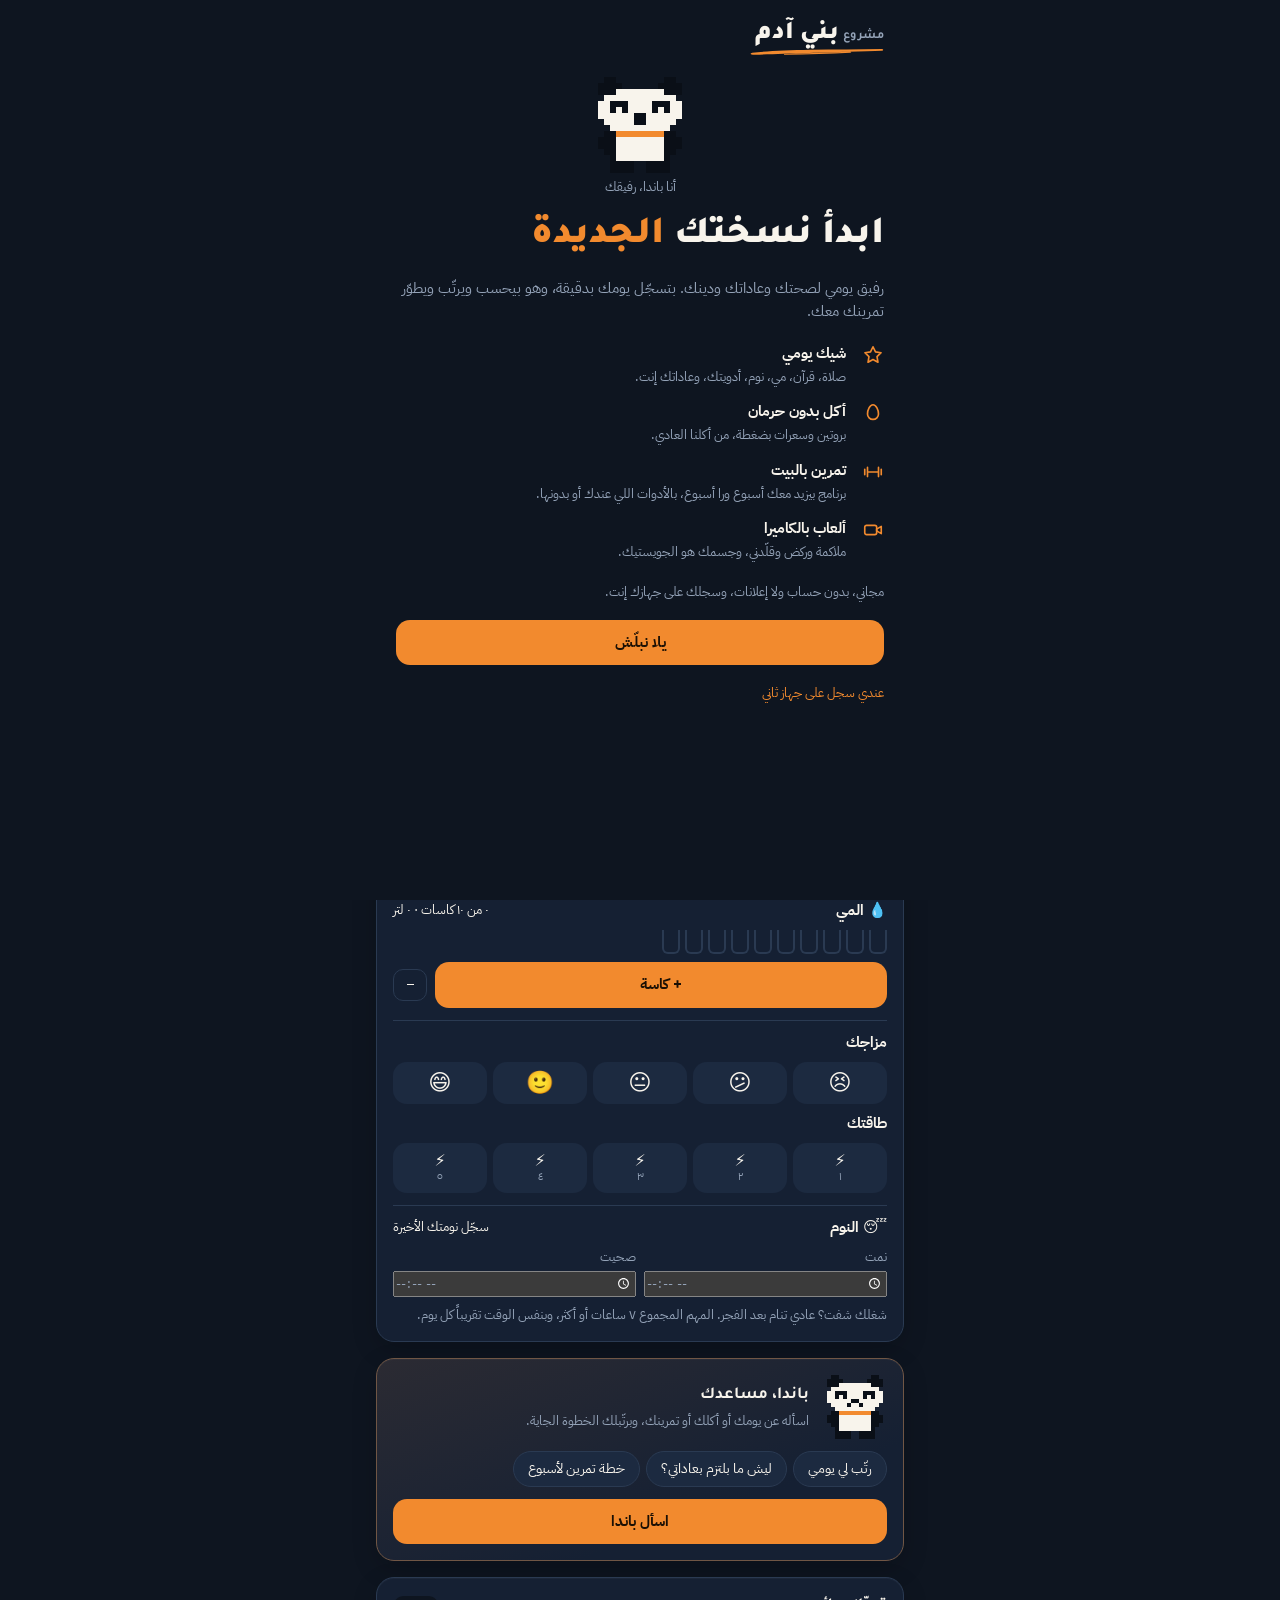
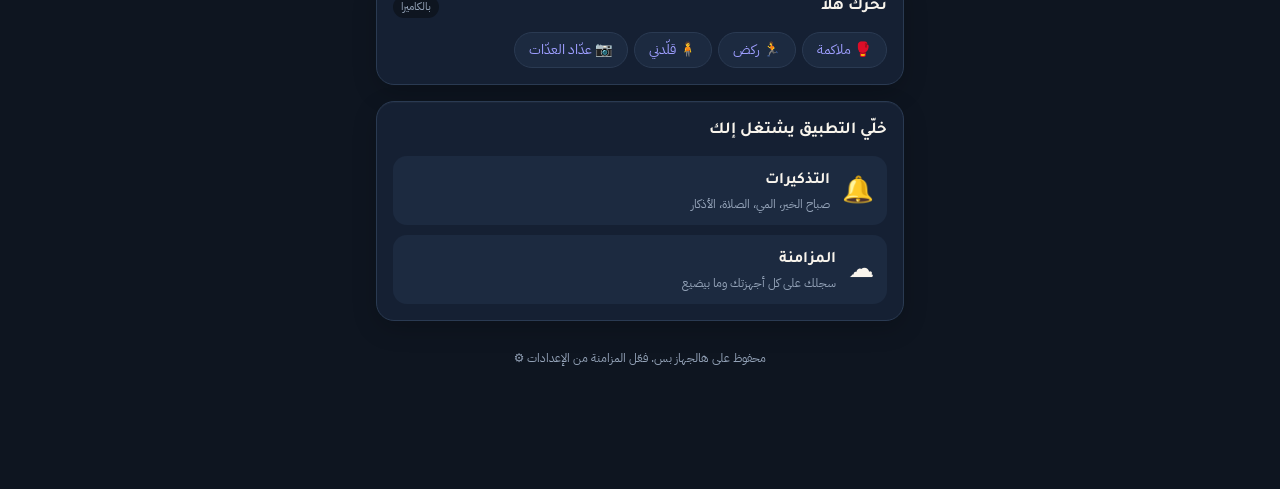
==== index.html @ dc6b0b6d "إعادة ترتيب التطبيق: تبويب روح وجسد، صفحة أنا، المي والمزاج والنوم، الصلوات والختمة والقضاء والمحاسب" ====
<!doctype html>
<html lang="ar" dir="rtl">
<head>
<meta charset="utf-8">
<meta name="viewport" content="width=device-width,initial-scale=1,viewport-fit=cover">
<script>(function(){try{var f=function(){var p=innerHeight>=innerWidth,s=p?Math.min(screen.width,screen.height):Math.max(screen.width,screen.height),z=1;if(matchMedia("(pointer:coarse)").matches&&s>0&&innerWidth>s*1.25)z=innerWidth/s;window.__Z=z;var s=document.documentElement.style;s.zoom=z===1?"":String(z);s.webkitTextSizeAdjust=s.textSizeAdjust="100%";};f();addEventListener("resize",f);}catch(e){window.__Z=1;}})();</script>
<title>مشروع بني آدم: رفيقك اليومي لصحتك وعاداتك</title>
<meta name="description" content="شيك يومي، أكل بدون حرمان، تمرين بالبيت، ألعاب بالكاميرا، ومساعد ذكي. مجاني، بدون حساب ولا إعلانات.">
<link rel="canonical" href="https://bani-adam.vercel.app/">
<meta property="og:type" content="website">
<meta property="og:site_name" content="مشروع بني آدم">
<meta property="og:locale" content="ar_JO">
<meta property="og:title" content="مشروع بني آدم">
<meta property="og:description" content="لما الكل نايم، أنا ببلّش. رفيقك اليومي لصحتك وعاداتك ودينك. مجاني وبدون حساب.">
<meta property="og:url" content="https://bani-adam.vercel.app/">
<meta property="og:image" content="https://bani-adam.vercel.app/brand/og-image.png">
<meta property="og:image:width" content="1200">
<meta property="og:image:height" content="630">
<meta property="og:image:alt" content="شعار مشروع بني آدم">
<meta name="twitter:card" content="summary_large_image">
<meta name="twitter:title" content="مشروع بني آدم">
<meta name="twitter:description" content="لما الكل نايم، أنا ببلّش. رفيقك اليومي لصحتك وعاداتك. مجاني وبدون حساب.">
<meta name="twitter:image" content="https://bani-adam.vercel.app/brand/og-image.png">
<meta name="theme-color" content="#0e1520">
<meta name="color-scheme" content="dark">
<link rel="icon" href="/brand/favicon.svg" type="image/svg+xml">
<link rel="apple-touch-icon" href="/brand/me-apple-touch.png">
<link rel="manifest" href="/manifest.webmanifest">
<meta name="apple-mobile-web-app-capable" content="yes">
<meta name="mobile-web-app-capable" content="yes">
<meta name="apple-mobile-web-app-title" content="بني آدم">
<script>if ("serviceWorker" in navigator) addEventListener("load", () => navigator.serviceWorker.register("/sw.js").catch(() => {}));</script>
<style>body{margin:0}:root{padding-top:env(safe-area-inset-top,0px);padding-bottom:env(safe-area-inset-bottom,0px)}</style>
</head>
<body>
<meta name="claude:viewport-fit-sides" content="cover">
<link rel="preconnect" href="https://fonts.googleapis.com">
<link rel="preconnect" href="https://fonts.gstatic.com" crossorigin>
<link rel="stylesheet" href="https://fonts.googleapis.com/css2?family=Tajawal:wght@500;700;800;900&family=IBM+Plex+Sans+Arabic:wght@400;500;600&display=swap">
<style>
/* Brand "مشروع بني آدم": one night look on purpose (navy, streetlight orange, warm white), whatever the phone theme. Layout: one phone column, brand + day counter header, four views behind a bottom tab bar. */
:root {
  --bg: #0e1520; --surface: #152033; --raise: #1c2a40; --line: #2a3a52;
  --fg: #f8f4ec; --muted: #94a3b8; --accent: #f28a2e; --accent-ink: #1a0f04;
  --good: #3ec28f; --warn: #e8b33f; --bad: #e5675a;
  --display: "Tajawal", "IBM Plex Sans Arabic", system-ui, sans-serif;
  --body: "IBM Plex Sans Arabic", "Segoe UI", Tahoma, system-ui, sans-serif;
  --swash: url("data:image/svg+xml,%3Csvg xmlns='http://www.w3.org/2000/svg' viewBox='0 0 200 30' preserveAspectRatio='none'%3E%3Cpath d='M196 4c3 0 4 6 1 8-26 3-70 6-108 9-32 3-58 5-80 8-6 1-9-6-4-9 20-6 52-10 86-12 36-2 72-3 105-4zM150 16c-30 3-62 6-96 10-3 0-3 3 0 3 34-2 66-5 96-9 2 0 2-4 0-4z' fill='%23F28A2E'/%3E%3C/svg%3E");
  --r: 18px; color-scheme: dark;
}

* { box-sizing: border-box; }
/* no font boosting: Chrome inflates text when it thinks the page is a desktop layout */
html { -webkit-text-size-adjust: 100%; text-size-adjust: 100%; }
[hidden] { display: none !important; }
body { background: var(--bg); color: var(--fg); font-family: var(--body); font-size: 15px; line-height: 1.55; }
button, input, select { font: inherit; color: inherit; }
button { cursor: pointer; }
:focus-visible { outline: 2px solid var(--accent); outline-offset: 2px; }
.wrap { max-width: 560px; margin: 0 auto; padding-left: max(16px, env(safe-area-inset-left, 0px)); padding-right: max(16px, env(safe-area-inset-right, 0px)); padding-block: 18px 110px; display: grid; gap: 16px; }
h1, h2, .num { font-family: var(--display); }
h2 { font-weight: 800; }
h2 { font-size: 1.05rem; margin: 0; font-weight: 700; text-wrap: balance; }
.muted { color: var(--muted); }
.small { font-size: .82rem; }
.tab-num { font-variant-numeric: tabular-nums; }

/* header */
.brand { grid-column: 1 / -1; display: flex; align-items: baseline; justify-content: space-between; gap: 10px; flex-wrap: wrap; }
.me { width: 44px; height: 44px; border-radius: 50%; border: 2px solid var(--accent); object-fit: cover; flex: none; background: var(--raise); }
.brand.cover { position: relative; display: block; border-radius: 20px; overflow: hidden; border: 1px solid var(--line); line-height: 0; }
.cover-img { display: block; width: 100%; height: auto; }
.brand.cover .gear { position: absolute; top: 10px; left: 10px; background: rgb(14 21 32 / .65); backdrop-filter: blur(6px); -webkit-backdrop-filter: blur(6px); border-color: rgb(255 255 255 / .18); line-height: normal; }
/* daily checklist: compact rows with due times */
.hlist { display: grid; gap: 4px; }
.hrow { display: flex; align-items: center; gap: 10px; padding: 8px 6px; border-radius: 12px; background: var(--raise); animation: vin .2s ease-out both; }
.hrow .hd, .hlegend .hd { flex: none; width: 12px; height: 12px; border-radius: 50%; display: inline-block; background: var(--muted); opacity: .55; }
.hd.s-warn { background: var(--accent); opacity: 1; box-shadow: 0 0 0 3px color-mix(in srgb, var(--accent) 25%, transparent); }
.hd.s-red { background: var(--bad, #e5675a); opacity: 1; box-shadow: 0 0 0 3px color-mix(in srgb, var(--bad, #e5675a) 25%, transparent); }
.hd.s-done { background: var(--good); opacity: 1; }
.hrow .ht { flex: 1; min-width: 0; text-align: start; background: none; border: 0; color: var(--fg); font-weight: 600; font-size: .95rem; padding: 4px 0; overflow-wrap: anywhere; }
.hrow.done .ht { color: var(--muted); text-decoration: line-through; text-decoration-color: color-mix(in srgb, var(--good) 70%, transparent); font-weight: 500; }
.hrow .auto-note { font-size: .68rem; color: var(--muted); font-weight: 400; margin-inline-start: 6px; }
.tm { position: relative; flex: none; display: inline-flex; align-items: center; gap: 4px; background: var(--bg); border: 1px solid var(--line); border-radius: 99px; padding: 3px 10px; font-size: .78rem; color: var(--muted); font-variant-numeric: tabular-nums; }
.tm.s-red { color: #f3b9b3; border-color: color-mix(in srgb, var(--bad, #e5675a) 55%, transparent); }
.tm.s-warn { color: var(--accent); border-color: color-mix(in srgb, var(--accent) 55%, transparent); }
.tm input { position: absolute; inset: 0; width: 100%; height: 100%; opacity: 0; padding: 0; border: 0; }
#fastProt { flex-wrap: nowrap; } #fastProt .chip { padding: 6px 9px; font-size: .82rem; } .fring { position: relative; width: 168px; height: 168px; margin: 10px auto; } .fring svg { width: 100%; height: 100%; transform: rotate(-90deg); } .fring circle { fill: none; stroke-width: 9; } .fring .bg { stroke: var(--raise); } .fring .fg { stroke: var(--accent); stroke-linecap: round; stroke-dasharray: 100; stroke-dashoffset: 100; transition: stroke-dashoffset .6s; } .fring.ok .fg { stroke: var(--good); } .fin { position: absolute; inset: 0; display: grid; place-content: center; text-align: center; gap: 2px; } .fin b { font-size: 1.9rem; font-family: var(--display); direction: ltr; }
.hok { flex: none; width: 30px; height: 30px; border-radius: 9px; border: 2px solid var(--line); background: none; color: var(--bg); font-weight: 800; display: grid; place-items: center; padding: 0; }
.hrow.done .hok { background: var(--good); border-color: var(--good); }
.hrow .hx { flex: none; background: none; border: 0; color: var(--muted); font-size: 1.1rem; padding: 0 4px; }
.hlegend { display: flex; flex-wrap: wrap; gap: 4px 12px; align-items: center; }
.hlegend span { display: inline-flex; align-items: center; gap: 5px; }
#habEdit[aria-pressed="true"] { background: var(--accent); color: var(--accent-ink); }
/* protein reference */
.rlist { display: grid; gap: 8px; }
.rrow { background: var(--surface); border: 1px solid var(--line); border-radius: 14px; overflow: hidden; }
.rrow.open { border-color: color-mix(in srgb, var(--accent) 55%, transparent); }
.rh { display: grid; grid-template-columns: 1fr auto; gap: 2px 10px; width: 100%; text-align: start; background: none; border: 0; color: var(--fg); padding: 10px 12px; align-items: center; }
.rn { font-weight: 600; font-size: .95rem; } .rn em { font-style: normal; font-weight: 400; font-size: .75rem; color: var(--muted); }
.rv { color: var(--accent); font-weight: 800; }
.rp { grid-row: span 2; display: grid; justify-items: end; line-height: 1.1; } .rp b { font-family: var(--display); font-size: 1.5rem; color: var(--accent); } .rp small { font-size: .65rem; color: var(--muted); }
.rm { font-size: .75rem; color: var(--muted); display: flex; flex-wrap: wrap; gap: 2px 12px; }
.rbar { grid-column: 1 / -1; height: 5px; border-radius: 99px; background: var(--raise); overflow: hidden; margin-top: 4px; } .rbar i { display: block; height: 100%; background: var(--good); }
.reff { grid-column: 1 / -1; font-size: .72rem; color: var(--good); }
.rcalc { padding: 0 12px 12px; display: grid; gap: 8px; } .rcalc label { display: grid; gap: 4px; font-size: .8rem; color: var(--muted); }
.rres { display: grid; grid-template-columns: repeat(4, minmax(0, 1fr)); gap: 6px; } .rres span { background: var(--raise); border-radius: 10px; padding: 6px 2px; text-align: center; font-size: .68rem; color: var(--muted); display: grid; } .rres b { font-size: .95rem; color: var(--fg); }
/* nutrition inside food tab */
#nutRoot .f { display: grid; gap: 4px; font-size: .85rem; color: var(--muted); }
#nutRoot select { width: 100%; background: var(--raise); border: 1px solid var(--line); border-radius: 12px; padding: 10px 12px; color: var(--fg); min-width: 0; font: inherit; }
.nk-main { background: var(--raise); border-radius: 14px; padding: 12px; display: grid; justify-items: center; margin-top: 4px; }
.nk-main b { font-family: var(--display); font-size: 2.2rem; color: var(--accent); line-height: 1.1; }
.nk-main span { color: var(--muted); font-size: .8rem; }
.nk-grid { display: grid; grid-template-columns: repeat(3, minmax(0, 1fr)); gap: 8px; margin-top: 8px; }
.nk { background: var(--raise); border-radius: 12px; padding: 8px 4px; display: grid; justify-items: center; text-align: center; }
.npro { display: grid; gap: 6px; } .npro .chip { display: grid; gap: 2px; text-align: start; border-radius: 14px; padding: 8px 12px; } .npro .chip small { font-size: .72rem; opacity: .75; font-weight: 400; }
.nk b { font-size: 1.05rem; } .nk span { font-size: .68rem; color: var(--muted); }
.nr-grid { display: grid; grid-template-columns: repeat(2, minmax(0, 1fr)); gap: 10px; }
.nr { position: relative; aspect-ratio: 4 / 5; border-radius: 16px; overflow: hidden; border: 1px solid var(--line); background: linear-gradient(160deg, #1f3a5f, #0e1520); padding: 0; color: #fff; text-align: start; cursor: pointer; }
.nr img { position: absolute; inset: 0; width: 100%; height: 100%; object-fit: cover; }
.nr .ic { position: absolute; inset: 0; display: grid; place-items: center; font-size: 3rem; opacity: .6; }
.nr .t { position: absolute; inset: auto 0 0 0; padding: 28px 10px 10px; background: linear-gradient(transparent, rgb(0 0 0 / .85)); font-weight: 700; font-size: .9rem; display: grid; gap: 4px; }
.nr .t i { font-style: normal; display: flex; flex-wrap: wrap; gap: 4px; } .nr .t em { font-style: normal; font-size: .66rem; background: rgb(255 255 255 / .18); border-radius: 99px; padding: 1px 7px; font-weight: 500; }
.nvid { position: relative; aspect-ratio: 16 / 9; border-radius: 14px; overflow: hidden; background: #000; }
.nvid iframe, .nvid img { position: absolute; inset: 0; width: 100%; height: 100%; border: 0; object-fit: cover; }
.nvid button { position: absolute; inset: 0; border: 0; background: none; padding: 0; width: 100%; }
.nvid .pl { position: absolute; inset: 0; margin: auto; width: 56px; height: 56px; border-radius: 50%; background: var(--accent); color: var(--accent-ink); display: grid; place-items: center; font-size: 1.4rem; }
.wordmark { font-family: var(--display); font-weight: 900; font-size: 1.6rem; line-height: 1; position: relative; padding-bottom: 7px; }
.wordmark small { font-weight: 700; font-size: .78rem; color: var(--muted); margin-inline-end: 4px; }
.wordmark::after { content: ""; position: absolute; inset: auto 0 0 -6px; height: 7px; background: var(--swash) no-repeat center / 100% 100%; }
.tagline { font-family: var(--display); font-weight: 700; font-size: .85rem; color: var(--accent); }
.top { display: grid; grid-template-columns: 1fr auto; gap: 14px; align-items: center; }
.eyebrow { font-size: .8rem; color: var(--accent); font-weight: 600; letter-spacing: .02em; }
.day { font-family: var(--display); font-weight: 900; font-size: clamp(2.1rem, 9vw, 2.8rem); line-height: 1.05; margin: 2px 0 4px; }
.day span { color: var(--accent); }
.track { height: 6px; background: var(--raise); border-radius: 99px; overflow: hidden; }
.track > i { display: block; height: 100%; background: var(--accent); border-radius: 99px; }
.ring { width: 92px; height: 92px; position: relative; }
.ring svg { width: 100%; height: 100%; transform: rotate(-90deg); }
.ring .lbl { position: absolute; inset: 0; display: grid; place-items: center; text-align: center; line-height: 1.1; }
.ring b { font-family: var(--display); font-size: 1.6rem; }

.view { display: grid; gap: 16px; align-content: start; }
.card { background: var(--surface); border: 1px solid var(--line); border-radius: var(--r); padding: 16px; display: grid; gap: 12px; min-width: 0; }
.row { display: flex; gap: 10px; align-items: center; flex-wrap: wrap; }
.spread { justify-content: space-between; }

/* checklist */
.checks { display: grid; gap: 8px; }
.chk { display: grid; grid-template-columns: 30px 22px 1fr auto; gap: 12px; align-items: center; text-align: start; width: 100%; background: var(--raise); border: 1px solid transparent; border-radius: 14px; padding: 11px 12px; }
.chk .ic { color: var(--accent); display: grid; place-items: center; }
.chk .ic svg { width: 22px; height: 22px; }
.chk .box { width: 28px; height: 28px; border-radius: 9px; border: 2px solid var(--line); display: grid; place-items: center; font-weight: 800; }
.chk[aria-pressed="true"] { border-color: color-mix(in srgb, var(--good) 55%, transparent); }
.chk[aria-pressed="true"] .box { background: var(--good); border-color: var(--good); color: var(--bg); }
.chk .t { font-weight: 600; }
.chk .s { display: block; font-size: .78rem; color: var(--muted); font-weight: 400; }
.chk.first { border-color: color-mix(in srgb, var(--accent) 50%, transparent); }
.tag { font-size: .7rem; padding: 2px 8px; border-radius: 99px; background: var(--bg); color: var(--muted); white-space: nowrap; }

/* food */
.bars { display: grid; gap: 10px; }
.bar-h { display: flex; justify-content: space-between; font-size: .85rem; }
.bar { height: 10px; background: var(--raise); border-radius: 99px; overflow: hidden; }
.bar > i { display: block; height: 100%; border-radius: 99px; background: var(--accent); }
.bar.ok > i { background: var(--good); }
.bar.over > i { background: var(--bad); }
.grid2 { display: grid; grid-template-columns: repeat(auto-fill, minmax(132px, 1fr)); gap: 8px; }
.food { background: var(--raise); border: 1px solid var(--line); border-radius: 14px; padding: 10px; text-align: start; display: grid; gap: 2px; }
.food b { font-weight: 600; font-size: .92rem; }
.food small { color: var(--muted); font-size: .74rem; }
.food.slip { border-style: dashed; }
.food:active { transform: scale(.97); }
.list { display: grid; gap: 6px; margin: 0; padding: 0; list-style: none; }
.list li { display: flex; align-items: center; justify-content: space-between; gap: 8px; padding: 8px 10px; background: var(--raise); border-radius: 12px; }
.mini { border: 1px solid var(--line); background: var(--surface); border-radius: 10px; min-width: 34px; height: 32px; padding: 0 8px; }

/* train */
.timer { display: grid; justify-items: center; gap: 12px; }
.tring { width: 170px; height: 170px; border-radius: 50%; display: grid; place-items: center; }
.tring > div { width: 140px; height: 140px; border-radius: 50%; background: var(--surface); display: grid; place-items: center; font-family: var(--display); font-size: 2.6rem; font-weight: 800; }
.chips { display: flex; gap: 6px; flex-wrap: wrap; justify-content: center; }
.chip { border: 1px solid var(--line); background: var(--raise); border-radius: 99px; padding: 6px 14px; font-size: .88rem; }
.chip[aria-pressed="true"] { background: var(--accent); color: var(--accent-ink); border-color: var(--accent); font-weight: 600; }
.btn { background: var(--accent); color: var(--accent-ink); border: 0; border-radius: 14px; padding: 11px 22px; font-weight: 700; }
.btn.ghost { background: var(--raise); color: var(--fg); border: 1px solid var(--line); }
.form { display: grid; grid-template-columns: 1fr 1fr; gap: 8px; }
.form .full { grid-column: 1 / -1; }
label.f { display: grid; gap: 4px; font-size: .8rem; color: var(--muted); }
input[type=text], input[type=number], input[type=date] { width: 100%; background: var(--raise); border: 1px solid var(--line); border-radius: 12px; padding: 10px 12px; color: var(--fg); min-width: 0; }
.hint { font-size: .82rem; color: var(--accent); min-height: 1.2em; }

/* progress */
.chart { width: 100%; height: auto; display: block; }
.stats { display: grid; grid-template-columns: repeat(3, 1fr); gap: 8px; }
.stat { background: var(--raise); border-radius: 14px; padding: 10px; text-align: center; }
.stat b { display: block; font-family: var(--display); font-size: 1.35rem; }
.stat span { font-size: .74rem; color: var(--muted); }
.strip { display: grid; grid-template-columns: repeat(14, 1fr); gap: 4px; }
.strip i { aspect-ratio: 1; max-width: 100%; border-radius: 6px; background: var(--raise); display: block; }
.strip i.g { background: var(--good); } .strip i.w { background: var(--warn); } .strip i.b { background: color-mix(in srgb, var(--bad) 70%, var(--raise)); }

/* tab bar */
nav.tabs { position: fixed; inset: auto 0 0 0; background: color-mix(in srgb, var(--surface) 94%, transparent); backdrop-filter: blur(10px); border-top: 1px solid var(--line); display: grid; grid-template-columns: repeat(4, 1fr); padding: 6px max(8px, env(safe-area-inset-right, 0px)) calc(6px + env(safe-area-inset-bottom, 0px)) max(8px, env(safe-area-inset-left, 0px)); z-index: 5; }
nav.tabs button { background: none; border: 0; border-radius: 12px; padding: 7px 2px; display: grid; justify-items: center; gap: 2px; font-size: .78rem; color: var(--muted); }
nav.tabs button svg { width: 22px; height: 22px; }
nav.tabs button[aria-selected="true"] { color: var(--accent); font-weight: 600; }
.status { font-size: .74rem; color: var(--muted); text-align: center; }
.toast { position: fixed; left: 50%; bottom: calc(80px + env(safe-area-inset-bottom, 0px)); transform: translateX(-50%); background: var(--fg); color: var(--bg); padding: 8px 16px; border-radius: 99px; font-size: .85rem; opacity: 0; transition: opacity .2s; pointer-events: none; z-index: 6; }
.toast.on { opacity: 1; }
/* training */
.seg { display: grid; grid-template-columns: repeat(4, 1fr); gap: 4px; background: var(--raise); padding: 4px; border-radius: 14px; }
.seg button { border: 0; background: none; border-radius: 10px; padding: 8px 2px; font-size: .85rem; color: var(--muted); }
.seg button[aria-selected="true"] { background: var(--surface); color: var(--fg); font-weight: 600; box-shadow: 0 1px 2px rgb(0 0 0 / .15); }
.sess-head { display: grid; gap: 6px; }
.sess-name { font-family: var(--display); font-size: 1.6rem; font-weight: 800; line-height: 1.1; }
.sess-name small { font-family: var(--body); font-size: .8rem; color: var(--muted); font-weight: 400; display: block; margin-top: 4px; }
.ex { border: 1px solid var(--line); background: var(--surface); border-radius: var(--r); padding: 14px; display: grid; gap: 10px; }
.ex.done { border-color: color-mix(in srgb, var(--good) 55%, var(--line)); }
.ex-h { display: flex; justify-content: space-between; align-items: flex-start; gap: 10px; }
.ex-h b { font-size: 1rem; }
.ex-meta { font-size: .78rem; color: var(--muted); }
.sug { font-size: .82rem; padding: 7px 10px; border-radius: 10px; background: var(--raise); }
.sug.up { background: color-mix(in srgb, var(--good) 16%, var(--raise)); color: var(--fg); }
.sets { display: grid; gap: 6px; }
.set { display: grid; grid-template-columns: 26px 1fr 1fr 44px; gap: 6px; align-items: center; }
.set .n { font-family: var(--display); color: var(--muted); text-align: center; }
.set input { padding: 8px; text-align: center; }
.set .ok { height: 40px; border-radius: 12px; border: 2px solid var(--line); background: var(--raise); font-weight: 800; }
.set.is-done input { border-color: transparent; background: color-mix(in srgb, var(--good) 12%, var(--raise)); }
.set.is-done .ok { background: var(--good); border-color: var(--good); color: var(--bg); }
.set-h { display: grid; grid-template-columns: 26px 1fr 1fr 44px; gap: 6px; font-size: .72rem; color: var(--muted); text-align: center; }
.cues { margin: 0; padding-inline-start: 18px; font-size: .85rem; display: grid; gap: 4px; }
.warn { font-size: .8rem; color: var(--warn); }
details.mini-d summary { cursor: pointer; font-size: .82rem; color: var(--accent); list-style: none; }
details.mini-d summary::-webkit-details-marker { display: none; }
.lib-f { display: flex; gap: 6px; flex-wrap: wrap; }
.mbar { display: grid; grid-template-columns: 70px 1fr 34px; gap: 8px; align-items: center; font-size: .85rem; }
.mbar .bar { height: 8px; position: relative; }
.mbar .zone { position: absolute; inset: 0 auto 0 0; background: color-mix(in srgb, var(--good) 22%, transparent); }
.big-t { font-family: var(--display); font-size: 3.4rem; font-weight: 800; text-align: center; line-height: 1; }
.phase { text-align: center; font-weight: 700; }
.phase.work { color: var(--accent); } .phase.rest { color: var(--good); }
.call { display: grid; gap: 4px; text-align: center; padding: 14px; border-radius: 16px; background: var(--raise); }
.call b { font-family: var(--display); font-size: 2rem; line-height: 1.15; color: var(--accent); }
.call .sub { font-size: .88rem; }
.call .nx { font-size: .78rem; color: var(--muted); }
.call.rest b { color: var(--good); }
.cam-list a { display: grid; gap: 2px; width: 100%; color: inherit; text-decoration: none; }
.cam-list li { padding: 10px 12px; }
.cam-list li:first-child { background: color-mix(in srgb, var(--accent) 16%, var(--raise)); }
.restbar { position: fixed; left: 0; right: 0; bottom: calc(62px + env(safe-area-inset-bottom, 0px)); z-index: 5; display: flex; justify-content: center; padding-left: max(16px, env(safe-area-inset-left, 0px)); padding-right: max(16px, env(safe-area-inset-right, 0px)); pointer-events: none; }
.restbar > div { pointer-events: auto; display: flex; align-items: center; gap: 10px; background: var(--fg); color: var(--bg); border-radius: 99px; padding: 6px 8px 6px 16px; box-shadow: 0 6px 20px rgb(0 0 0 / .25); }
.restbar b { font-family: var(--display); font-size: 1.3rem; min-width: 3.2ch; text-align: center; }
.restbar button { border: 0; border-radius: 99px; padding: 6px 12px; background: color-mix(in srgb, var(--bg) 18%, var(--fg)); color: var(--bg); font-size: .82rem; }
/* panda assistant */
.panda { display: inline-block; line-height: 0; position: relative; image-rendering: pixelated; }
.panda svg { display: block; shape-rendering: crispEdges; }
.panda.cheer { animation: pjump .5s ease-out 3; }
@keyframes pjump { 0%,100% { transform: translateY(0) } 40% { transform: translateY(-14%) } }
.panda.sleep::after { content: "z z"; position: absolute; top: -4px; inset-inline-end: -10px; font: 700 11px/1 var(--display); color: var(--accent); letter-spacing: 2px; line-height: 1; }
.pfab { position: fixed; z-index: 6; left: max(12px, env(safe-area-inset-left, 0px)); bottom: calc(76px + env(safe-area-inset-bottom, 0px)); width: 58px; height: 58px; border-radius: 50%; border: 2px solid var(--accent); background: var(--surface); display: grid; place-items: center; padding: 0; box-shadow: 0 6px 18px rgb(0 0 0 / .4); }
.psheet { position: fixed; z-index: 8; left: 0; right: 0; bottom: 0; max-height: min(78vh, 640px); height: 78vh; background: var(--bg); border-top: 2px solid var(--accent); border-radius: 22px 22px 0 0; display: grid; grid-template-rows: auto 1fr auto; box-shadow: 0 -10px 40px rgb(0 0 0 / .5); padding-bottom: env(safe-area-inset-bottom, 0px); }
.psheet > * { max-width: 560px; width: 100%; margin-inline: auto; padding-inline: max(14px, env(safe-area-inset-left, 0px)); min-width: 0; }
.phead { display: flex; align-items: center; gap: 12px; padding-top: 12px; padding-bottom: 8px; }
.phead b { font-family: var(--display); font-size: 1.1rem; display: block; }
.phead .x { margin-inline-start: auto; }
.pmsgs { overflow-y: auto; overscroll-behavior: contain; display: flex; flex-direction: column; gap: 10px; padding-block: 6px; }
.bub { max-width: 88%; padding: 10px 14px; border-radius: 16px; white-space: pre-wrap; overflow-wrap: anywhere; font-size: .95rem; }
.bub.me { align-self: flex-start; background: var(--accent); color: var(--accent-ink); border-end-start-radius: 4px; font-weight: 500; }
.bub.bot { align-self: flex-end; background: var(--surface); border: 1px solid var(--line); border-end-end-radius: 4px; }
.bub.err { align-self: stretch; max-width: 100%; text-align: center; color: var(--warn); font-size: .85rem; background: none; border: 0; }
.dots i { display: inline-block; width: 6px; height: 6px; margin: 0 2px; border-radius: 1px; background: var(--muted); animation: pdot 1s infinite; }
.dots i:nth-child(2) { animation-delay: .15s } .dots i:nth-child(3) { animation-delay: .3s }
@keyframes pdot { 0%,60%,100% { opacity: .3 } 30% { opacity: 1 } }
.pform { padding-top: 8px; padding-bottom: 12px; display: grid; gap: 8px; border-top: 1px solid var(--line); background: var(--bg); }
.pform .row { flex-wrap: nowrap; }
.pform input[type=text] { flex: 1; }
.pnote { font-size: .74rem; color: var(--muted); margin: 0; }
.pwelcome { display: grid; justify-items: center; gap: 4px; padding-top: 4px; }
/* settings + first-run setup */
.gear { background: var(--raise); border: 1px solid var(--line); border-radius: 12px; width: 38px; height: 38px; display: grid; place-items: center; color: var(--muted); padding: 0; }
.gear svg { width: 20px; height: 20px; }
.gear[aria-pressed="true"] { color: var(--accent); border-color: var(--accent); }
.setup { position: fixed; inset: 0; z-index: 20; background: var(--bg); overflow-y: auto; overscroll-behavior: contain; }
.setup .in { max-width: 520px; margin: 0 auto; padding-left: max(16px, env(safe-area-inset-left, 0px)); padding-right: max(16px, env(safe-area-inset-right, 0px)); padding-block: calc(22px + env(safe-area-inset-top, 0px)) calc(32px + env(safe-area-inset-bottom, 0px)); display: grid; gap: 18px; }
.steps { display: flex; gap: 6px; }
.steps i { flex: 1; height: 4px; border-radius: 99px; background: var(--raise); }
.steps i.on { background: var(--accent); }
.setup h1 { font-family: var(--display); font-size: clamp(1.8rem, 8vw, 2.4rem); font-weight: 900; line-height: 1.15; margin: 0; text-wrap: balance; }
.setup h1 em { font-style: normal; color: var(--accent); }
.lead { color: var(--muted); margin: 0; }
.feat { display: grid; gap: 12px; margin: 0; padding: 0; list-style: none; }
.feat li { display: grid; grid-template-columns: 26px 1fr; gap: 12px; align-items: start; }
.feat li svg { width: 22px; height: 22px; color: var(--accent); margin-top: 2px; }
.feat b { display: block; }
.q { display: grid; gap: 8px; }
.q > b { font-size: .95rem; }
.q > p { margin: -4px 0 0; }
.opts { display: flex; flex-wrap: wrap; gap: 6px; }
.opt { border: 1px solid var(--line); background: var(--raise); border-radius: 12px; padding: 9px 14px; text-align: start; }
.opt small { display: block; color: var(--muted); font-size: .74rem; }
.opt[aria-pressed="true"] { border-color: var(--accent); background: color-mix(in srgb, var(--accent) 16%, var(--raise)); }
.navrow { display: flex; gap: 8px; }
.navrow .btn { flex: 1; }
.err { color: var(--bad); font-size: .85rem; min-height: 1.2em; margin: 0; }
.medrow { display: grid; grid-template-columns: 1fr 1fr 34px; gap: 6px; align-items: center; }
.medrow.one { grid-template-columns: 1fr 34px; }
.sum { display: grid; grid-template-columns: repeat(3, 1fr); gap: 8px; }
.note { background: var(--raise); border-radius: 14px; padding: 12px 14px; font-size: .85rem; margin: 0; }
.note.warn-n { border: 1px solid color-mix(in srgb, var(--warn) 45%, transparent); }
/* polish: global look, panda tab, discover cards */
nav.tabs { grid-template-columns: repeat(5, 1fr); gap: 2px; }
nav.tabs button { font-size: .7rem; white-space: nowrap; }
nav.tabs button { position: relative; transition: color .15s, background .15s, transform .12s; }
nav.tabs button:active { transform: scale(.94); }
nav.tabs button[aria-selected="true"] { background: color-mix(in srgb, var(--accent) 13%, transparent); }
nav.tabs button[data-panda] { color: var(--fg); }
nav.tabs button[data-panda] .panda { margin-block: 1px; filter: drop-shadow(0 0 6px color-mix(in srgb, var(--accent) 45%, transparent)); }
.pfab { display: none !important; }
.view:not([hidden]) { animation: vin .28s ease-out both; }
@keyframes vin { from { opacity: 0; transform: translateY(8px); } to { opacity: 1; transform: none; } }
.card { box-shadow: 0 1px 0 rgb(255 255 255 / .03) inset, 0 8px 24px rgb(0 0 0 / .18); transition: border-color .2s; }
.btn { transition: transform .12s, filter .15s; }
.btn:active { transform: scale(.98); }
.btn:hover { filter: brightness(1.06); }
.chk { transition: border-color .2s, background .2s, transform .12s; }
.chk:active { transform: scale(.985); }
.chip { transition: background .15s, border-color .15s, transform .12s; }
.chip:active { transform: scale(.96); }
.panda-card { background: linear-gradient(160deg, color-mix(in srgb, var(--accent) 10%, var(--surface)), var(--surface) 70%); border-color: color-mix(in srgb, var(--accent) 35%, var(--line)); }
.pc-top { display: flex; gap: 14px; align-items: center; }
.pc-top p { margin: 2px 0 0; }
.tiles { display: grid; grid-template-columns: 1fr 1fr; gap: 10px; }
.tile { display: grid; gap: 2px; align-content: start; text-align: start; text-decoration: none; color: inherit; background: var(--raise); border: 1px solid transparent; border-radius: 14px; padding: 12px; transition: border-color .15s, transform .12s; }
.tile:hover, .tile:focus-visible { border-color: color-mix(in srgb, var(--accent) 55%, transparent); }
.tile:active { transform: scale(.98); }
.tile b { font-family: var(--display); font-size: 1rem; }
.tile .e { font-size: 1.6rem; line-height: 1.2; }
.tile .s { font-size: .76rem; color: var(--muted); line-height: 1.35; }
.tiles.one { grid-template-columns: 1fr; }
.tiles.one .tile { grid-template-columns: auto 1fr; align-items: center; column-gap: 12px; }
.tiles.one .tile .e { grid-row: span 2; }
.rem-back { position: fixed; inset: 0; z-index: 20; background: rgb(8 12 20 / .72); backdrop-filter: blur(6px); display: grid; place-items: center; padding: 20px; animation: rin .22s ease-out both; }
.rem-back[hidden] { display: none; }
.rem { width: min(100%, 340px); background: var(--surface); border: 2px solid var(--accent); border-radius: 24px; padding: 22px 20px 18px; display: grid; justify-items: center; gap: 10px; text-align: center; box-shadow: 0 20px 60px rgb(0 0 0 / .55); animation: rpop .3s cubic-bezier(.2,1.3,.4,1) both; }
.rem h2 { font-size: 1.35rem; margin: 0; }
.rem p { margin: 0; font-size: 1.02rem; line-height: 1.6; }
.rem .btn { width: 100%; margin-top: 6px; }
@keyframes rin { from { opacity: 0; } to { opacity: 1; } }
@keyframes rpop { from { opacity: 0; transform: scale(.88) translateY(12px); } to { opacity: 1; transform: none; } }
@media (prefers-reduced-motion: reduce) { * { transition: none !important; animation: none !important; } }
</style>

<div class="wrap" dir="rtl" lang="ar">
  <header class="top">
    <div class="brand cover"><img class="cover-img" src="/brand/cover.webp" alt="مشروع بني آدم — لما الكل نايم، أنا ببلّش" width="1228" height="376" fetchpriority="high" decoding="async"><button type="button" class="gear" id="gear" aria-label="أنا: تقدّمي وإعداداتي" aria-pressed="false"><svg viewBox="0 0 24 24" fill="none" stroke="currentColor" stroke-width="1.8" stroke-linecap="round" stroke-linejoin="round" aria-hidden="true"><circle cx="12" cy="8" r="4"/><path d="M4 21a8 8 0 0 1 16 0"/></svg></button></div>
    <div>
      <div class="eyebrow" id="dateLine">الليل إلك</div>
      <div class="day" id="dayTitle">يوم <span>1</span></div>
      <div class="track" aria-hidden="true"><i id="dayBar" style="width:1%"></i></div>
      <div class="small muted" id="toRamadan" style="margin-top:6px"></div>
    </div>
    <div class="ring" aria-label="نتيجة اليوم">
      <svg viewBox="0 0 40 40"><circle cx="20" cy="20" r="17" fill="none" stroke="var(--raise)" stroke-width="4"/><circle id="ringArc" cx="20" cy="20" r="17" fill="none" stroke="var(--accent)" stroke-width="4" stroke-linecap="round" stroke-dasharray="0 107"/></svg>
      <div class="lbl"><div><b id="scoreNum">0</b><div class="small muted" id="scoreOf"></div></div></div>
    </div>
  </header>

  <!-- TODAY -->
  <section id="v-today" class="view" aria-labelledby="t-today">
    <div class="card">
      <div class="row spread"><h2>الشيك اليومي</h2><span class="row" style="gap:6px"><button type="button" class="mini" id="habEdit" aria-pressed="false" aria-label="تعديل">✎</button><span class="tag" id="goalTag"></span></span></div>
      <div class="hlist" id="checks"></div>
      <div class="hlegend small muted"><span><i class="hd s-gray"></i> لسا</span><span><i class="hd s-warn"></i> قرّب</span><span><i class="hd s-red"></i> فات وقتها</span><span><i class="hd s-done"></i> تمّت</span></div>
      <details class="mini-d" id="habBox"><summary>+ عادة جديدة</summary>
        <div class="form" style="margin-top:10px">
          <label class="f full" for="habN">شو العادة؟<input type="text" id="habN" maxlength="30" placeholder="مثلاً: مشي بعد العشا"></label>
          <label class="f" for="habT">موعدها (اختياري)<input type="time" id="habT"></label>
          <button class="btn" id="habAdd" type="button" style="align-self:end">ضيفها</button>
        </div>
      </details>
      <p class="small muted" style="margin:0">اضغط على العادة أو على ✓ لما تخلصها، واضغط على الوقت لتغيّره. يوم خربان؟ عادي. القاعدة وحدة: ما تفوّت يومين ورا بعض.</p>
    </div>
    <div id="lfQuick"></div>
    <div class="card panda-card" id="pandaCard">
      <div class="pc-top"><span class="panda" id="pcard" data-px="64"></span><div><h2>باندا، مساعدك</h2><p class="small muted">اسأله عن يومك أو أكلك أو تمرينك، وبرتّبلك الخطوة الجاية.</p></div></div>
      <div class="chips" id="pcChips" style="justify-content:flex-start"></div>
      <button class="btn" id="pcOpen" type="button">اسأل باندا</button>
    </div>
    <div class="card" id="moveCard">
      <div class="row spread"><h2>تحرّك هلأ</h2><span class="tag">بالكاميرا</span></div>
      <div class="chips" style="justify-content:flex-start">
        <a class="chip" data-cam="boxing.html" target="_blank" rel="noopener">🥊 ملاكمة</a>
        <a class="chip" data-cam="game.html" target="_blank" rel="noopener">🏃 ركض</a>
        <a class="chip" data-cam="mimic.html" target="_blank" rel="noopener">🧍 قلّدني</a>
        <a class="chip" data-cam="coach.html" target="_blank" rel="noopener">📷 عدّاد العدّات</a>
      </div>
    </div>
    <div class="card" id="moreCard">
      <h2>خلّي التطبيق يشتغل إلك</h2>
      <div class="tiles one">
        <button type="button" class="tile" data-goset="pushCard"><span class="e">🔔</span><b>التذكيرات</b><span class="s">صباح الخير، المي، الصلاة، الأذكار</span></button>
        <button type="button" class="tile" data-goset="syncCard"><span class="e">☁️</span><b>المزامنة</b><span class="s">سجلك على كل أجهزتك وما بيضيع</span></button>
        <button type="button" class="tile" id="installTile" hidden><span class="e">📲</span><b>ضيفه لشاشة جوالك</b><span class="s">يفتح مثل أي تطبيق، وبدون نت</span></button>
      </div>
    </div>
  </section>

  <!-- FOOD -->
  <section id="v-food" class="view" hidden>
    <div class="seg" role="tablist" aria-label="أقسام الأكل" id="foodSeg" style="grid-template-columns:repeat(4,1fr)">
      <button type="button" role="tab" data-fs="day" aria-selected="true">أكل اليوم</button>
      <button type="button" role="tab" data-fs="calc" aria-selected="false">الحاسبة</button>
      <button type="button" role="tab" data-fs="rec" aria-selected="false">الوصفات</button>
      <button type="button" role="tab" data-fs="ref" aria-selected="false">البروتين</button>
    </div>
    <div id="fs-day" style="display:grid;gap:16px">
    <div class="card" id="fastCard">
      <div class="row spread"><h2>الصيام المتقطع</h2><span class="tag" id="fastTag">مو شغّال</span></div>
      <div class="chips" id="fastProt" style="justify-content:flex-start;margin-top:8px" role="group" aria-label="نظام الصيام"></div>
      <div class="fring"><svg viewBox="0 0 120 120" aria-hidden="true"><circle cx="60" cy="60" r="52" class="bg"/><circle cx="60" cy="60" r="52" class="fg" id="fastArc" pathLength="100"/></svg><div class="fin"><b class="tab-num" id="fastEl">٠٠:٠٠</b><span class="small muted" id="fastSub">اضغط ابدأ لما تبلّش</span></div></div>
      <p class="small" id="fastNote" style="text-align:center;margin:0;min-height:1.4em"></p>
      <div class="row" id="fastTimes" style="justify-content:center;gap:10px" hidden><label class="mini" style="display:inline-flex;gap:6px;align-items:center">بديت <input type="time" id="fastStart" style="background:none;border:0;color:var(--fg);font:inherit"></label><span class="small muted" id="fastEnd"></span></div>
      <button class="btn full" type="button" id="fastBtn" style="width:100%;margin-top:10px">ابدأ الصيام</button>
      <div id="fastHist" class="small muted" style="margin-top:10px"></div>
      <p class="small muted" style="margin:10px 0 0">الصيام مش لكل الناس: إذا عندك سكري أو بتاخد أدوية، أو حامل أو مرضع، أو عندك تاريخ مع اضطرابات الأكل، استشر الدكتور أول. وفطّر فوراً إذا حسّيت بدوخة أو رجفة أو تعب شديد.</p>
    </div>
    <div class="card">
      <h2>أكل اليوم</h2>
      <div class="bars">
        <div><div class="bar-h"><span>البروتين</span><span class="tab-num" id="pTxt">0 / 170 غ</span></div><div class="bar" id="pBar"><i style="width:0"></i></div></div>
        <div><div class="bar-h"><span>السعرات</span><span class="tab-num" id="kTxt">0 / 2600</span></div><div class="bar" id="kBar"><i style="width:0"></i></div></div>
      </div>
      <p class="small muted" style="margin:0" id="foodNote"></p>
    </div>
    <div class="card">
      <div class="row spread"><h2>أكلات سريعة</h2><span class="small muted">ضغطة = حصة</span></div>
      <div class="grid2" id="foods"></div>
      <details class="mini-d" id="mfBox"><summary>+ أكلة من عندك</summary>
        <div class="form" style="margin-top:10px">
          <label class="f full" for="mfN">الأكلة والكمية<input type="text" id="mfN" maxlength="30" placeholder="سندويشة شاورما جاج"></label>
          <label class="f" for="mfP">بروتين (غ)<input type="number" id="mfP" inputmode="decimal" min="0" max="200" step="1"></label>
          <label class="f" for="mfC">سعرات<input type="number" id="mfC" inputmode="numeric" min="0" max="3000" step="10"></label>
          <label class="full row small" style="gap:8px"><input type="checkbox" id="mfS"> أكلة غلط (معجنات، حلو، مقالي)</label>
          <button class="btn full" id="mfAdd" type="button">ضيفها</button>
          <button class="btn ghost full" id="bcOpen" type="button">📷 امسح باركود المنتج</button>
        </div>
        <p class="small muted" style="margin:8px 0 0">الأرقام مكتوبة على الغلاف، أو دوّر عليها مرة وحدة وخلص.</p>
        <ul class="list" id="mfList" style="margin-top:8px"></ul>
      </details>
    </div>
    <div class="card">
      <h2>شو أكلت</h2>
      <ul class="list" id="eaten"></ul>
    </div>
      </div>
    <div id="fs-nut" hidden><div id="nutRoot"></div></div>
    <div id="fs-ref" hidden style="display:none"><div id="refRoot" style="display:grid;gap:16px"></div></div>
  </section>

  <!-- TRAIN -->
  <section id="v-train" class="view" hidden>
    <div class="seg" role="tablist" aria-label="أقسام التمرين" id="trainSeg">
      <button type="button" role="tab" data-s="sess" aria-selected="true">الجلسة</button>
      <button type="button" role="tab" data-s="lib" aria-selected="false">المكتبة</button>
      <button type="button" role="tab" data-s="tim" aria-selected="false">ألعاب ومؤقتات</button>
      <button type="button" role="tab" data-s="stat" aria-selected="false">الأرقام</button>
    </div>

    <div id="s-sess" class="sub" style="display:grid;gap:12px;margin-top:12px">
      <div class="card sess-head">
        <div class="row spread">
          <div class="sess-name" id="sessName">علوي A</div>
          <span class="tag" id="sessTag">جلسة الليلة</span>
        </div>
        <div class="chips" id="sessPick" style="justify-content:flex-start"></div>
        <details class="mini-d"><summary>إحماء 5 دقايق قبل ما تبلّش</summary>
          <ul class="cues" style="margin-top:8px">
            <li>دقيقتين مشي بالمكان أو ملاكمة خفيفة بالهوا</li>
            <li>دوائر أكتاف وورك، 10 لكل اتجاه</li>
            <li>15 فتح حبل قدام الصدر</li>
            <li>أول جولة من أول تمرين بنص الوزن</li>
            <li><a data-cam="mimic.html" target="_blank" rel="noopener">أو اعمل الإحماء مع "قلّدني" بالكاميرا</a></li>
          </ul>
        </details>
      </div>
      <div id="sessBody" style="display:grid;gap:12px"></div>
      <button class="btn" id="sessDone" type="button">خلّصت الجلسة</button>
      <p class="small muted" style="margin:0">ازفر وإنت بتدفع أو بتسحب، ولا تحبس نفسك. وجع بالصدر أو دوخة قوية: وقّف فوراً.</p>
    </div>

    <div id="s-lib" class="sub" style="display:none;gap:12px;margin-top:12px">
      <div id="trLib"></div>
      <div class="row spread" style="margin-top:4px"><h2>من برنامجك</h2><span class="small muted" id="libCnt"></span></div>
      <div id="libList" style="display:grid;gap:10px"></div>
    </div>

    <div id="s-tim" class="sub" style="display:none;gap:12px;margin-top:12px">
      <div class="card">
        <h2>مدرب الجولات</h2>
        <div class="chips" id="ivPresets" style="justify-content:flex-start"></div>
        <div class="form">
          <label class="f" for="ivWork">شغل (ثانية)<input type="number" id="ivWork" inputmode="numeric" min="5" step="5" value="180"></label>
          <label class="f" for="ivRest">راحة (ثانية)<input type="number" id="ivRest" inputmode="numeric" min="0" step="5" value="60"></label>
          <label class="f full" for="ivRounds">عدد الجولات<input type="number" id="ivRounds" inputmode="numeric" min="1" step="1" value="6"></label>
        </div>
        <div class="phase" id="ivPhase">جاهز</div>
        <div class="call" id="ivCall" hidden><b id="ivCallBig"></b><span class="sub" id="ivCallSub"></span><span class="nx" id="ivNext"></span></div>
        <div class="big-t tab-num" id="ivTime" dir="ltr">3:00</div>
        <div class="small muted" style="text-align:center" id="ivRound"></div>
        <div class="row" style="justify-content:center"><button class="btn" id="ivBtn" type="button">ابدأ</button><button class="btn ghost" id="ivReset" type="button">صفّر</button></div>
      </div>
      <div class="card">
        <div class="row spread"><h2>ألعاب الكاميرا</h2><span class="tag">على الموقع</span></div>
        <ul class="list cam-list">
          <li><a data-cam="boxing.html" target="_blank" rel="noopener"><b>🥊 ملاكمة بني آدم</b><span class="s small muted">أهداف وكومبو وتفادي، وقطّع المعجنات</span></a></li>
          <li><a data-cam="mimic.html" target="_blank" rel="noopener"><b>🧍 قلّدني</b><span class="s small muted">إحماء وتمدد: قلّد الوضعية واثبت</span></a></li>
          <li><a data-cam="coach.html" target="_blank" rel="noopener"><b>📷 عدّاد العدّات</b><span class="s small muted">سكوات، رفع ركب، أكتاف، رفع جانبي</span></a></li>
          <li><a data-cam="game.html" target="_blank" rel="noopener"><b>🏃 ركض بني آدم</b><span class="s small muted">اركض بمكانك وزيح وانزل</span></a></li>
        </ul>
        <p class="small muted" style="margin:0">بتفتح على موقعك بصفحة لحالها، لأنها بدها كاميرا. وبدون قفز.</p>
      </div>
      <div class="card timer">
        <h2>راحة بين الجولات</h2>
        <div class="chips" id="durs"></div>
        <div class="tring" id="tRing"><div class="tab-num" id="tTxt" dir="ltr">1:30</div></div>
        <button class="btn" id="tBtn" type="button">ابدأ الراحة</button>
        <p class="small muted" style="margin:0;text-align:center">بالجلسة، المؤقت بيشتغل لحاله بعد كل جولة بتسجّلها.</p>
      </div>
    </div>

    <div id="s-stat" class="sub" style="display:none;gap:12px;margin-top:12px">
      <div class="card">
        <div class="row spread"><h2>آخر 7 أيام</h2><span class="small muted" id="wkSess"></span></div>
        <div id="wkMuscles" style="display:grid;gap:8px"></div>
        <p class="small muted" style="margin:0">المنطقة الخضرا = 6 لـ 12 جولة بالأسبوع لكل عضلة، كفاية للحفاظ على العضل وإنت بتنزل.</p>
      </div>
      <div class="card">
        <h2>أرقامك القياسية</h2>
        <ul class="list" id="prs"></ul>
        <p class="small muted" style="margin:0">الأقصى المتوقع لعدّة وحدة محسوب تقريبياً من وزنك وعدّاتك. ما بدنا نجربه فعلياً.</p>
      </div>
      <div class="card">
        <h2>آخر الجلسات</h2>
        <ul class="list" id="hist"></ul>
      </div>
    </div>
  </section>

  <!-- PROGRESS -->
  <section id="v-prog" class="view" hidden>
    <div class="seg meseg" role="tablist" aria-label="أنا" style="grid-template-columns:repeat(2,1fr)"><button type="button" role="tab" data-me="prog" aria-selected="true">تقدّمي</button><button type="button" role="tab" data-me="set" aria-selected="false">الإعدادات</button></div>
    <div id="lfWeek"></div>
    <div class="card">
      <h2>الوزن</h2>
      <svg class="chart" id="chart" viewBox="0 0 340 190" role="img" aria-label="الوزن عبر الأسابيع"></svg>
      <div class="stats">
        <div class="stat"><b class="tab-num" id="sNow">144.8</b><span>آخر وزن</span></div>
        <div class="stat"><b class="tab-num" id="sLost">0</b><span id="sLostL">نزلت (كغ)</span></div>
        <div class="stat"><b class="tab-num" id="sLeft">0</b><span id="sLeftL">للهدف</span></div>
      </div>
    </div>
    <div class="card">
      <div class="row spread"><h2>قياس الأسبوع</h2><span class="small muted">بعد الحمام وقبل الأكل</span></div>
      <div class="form">
        <label class="f" for="wIn">الوزن (كغ)<input type="number" id="wIn" inputmode="decimal" step="0.1" min="35" max="300"></label>
        <label class="f" for="waistIn">الخصر (سم)<input type="number" id="waistIn" inputmode="decimal" step="0.5" min="40"></label>
        <button class="btn full" id="wSave" type="button">احفظ القياس</button>
      </div>
      <ul class="list" id="weighs"></ul>
    </div>
    <div class="card">
      <div class="row spread"><h2>آخر 14 يوم</h2><span class="small muted" id="stripNote"></span></div>
      <div class="strip" id="strip"></div>
    </div>
    <div id="lfTrends"></div>
  </section>

  <!-- RUH -->
  <section id="v-ruh" class="view" hidden><div id="lfRuh" style="display:grid;gap:16px"></div></section>

  <!-- SETTINGS -->
  <section id="v-set" class="view" hidden>
    <div class="seg meseg" role="tablist" aria-label="أنا" style="grid-template-columns:repeat(2,1fr)"><button type="button" role="tab" data-me="prog" aria-selected="false">تقدّمي</button><button type="button" role="tab" data-me="set" aria-selected="true">الإعدادات</button></div>
    <div class="card">
      <div class="row spread"><h2>ملفك</h2><span class="tag" id="profTag"></span></div>
      <div class="sum" id="profSum"></div>
      <p class="small muted" style="margin:0" id="profLine"></p>
      <button class="btn" id="profEdit" type="button">عدّل معلوماتك وأهدافك</button>
    </div>
    <div class="card" id="syncCard" hidden>
      <div class="row spread"><h2>المزامنة بين الأجهزة</h2><span class="tag" id="syncTag">مطفية</span></div>
      <div id="syncOff">
        <p class="small muted" style="margin:0 0 10px">تسجيلك هلأ على هالجهاز بس. فعّل المزامنة عشان ينحفظ على السحابة، وما يروح إذا انمسح المتصفح أو غيّرت الجوال.</p>
        <button class="btn full" id="syncOn" type="button" style="width:100%">فعّل المزامنة</button>
        <div class="form" style="margin-top:10px">
          <label class="f full" for="syncIn">عندك كود من جهاز ثاني؟<input type="text" id="syncIn" autocomplete="off" autocapitalize="off" spellcheck="false" dir="ltr" placeholder="ba-xxxxx-xxxxx-..."></label>
          <button class="btn ghost full" id="syncLink" type="button">اربط هالجهاز</button>
        </div>
      </div>
      <div id="syncOnBox" hidden>
        <p class="small" style="margin:0" id="syncLast">آخر مزامنة: —</p>
        <p class="small muted" style="margin:6px 0">الكود هو مفتاح سجلك: احفظه بمكان آمن، واللي معه الكود بيقدر يشوف سجلك. لجهاز ثاني افتح رابط الربط عليه.</p>
        <code id="syncCode" dir="ltr" style="display:block;background:var(--raise);border-radius:10px;padding:8px 10px;font-size:.8rem;word-break:break-all">••••••</code>
        <div class="row" style="margin-top:8px"><button class="mini" id="syncShow" type="button">اظهر الكود</button><button class="mini" id="syncCopy" type="button">انسخ رابط الربط</button><button class="mini" id="syncNow" type="button">زامن هلأ</button></div>
      </div>
    </div>
    <div class="card" id="pushCard" hidden>
      <div class="row spread"><h2>التذكيرات</h2><span class="tag" id="pushTag">مطفية</span></div>
      <div id="pushOff">
        <p class="small muted" style="margin:0 0 10px">إشعارات على جوالك حتى لو الموقع مسكّر: صباح الخير، المي، الصلاة، والأذكار. بدون حساب، ومنك بتقدر تطفيها بأي وقت.</p>
        <p class="note" id="pushIos" hidden style="margin:0 0 10px">بالآيفون: افتح الموقع بسفاري، اضغط مشاركة، ثم "إضافة إلى الشاشة الرئيسية"، وافتحه من الأيقونة، وبعدين فعّل التذكيرات (iOS ١٦٫٤ وفوق).</p>
        <p class="err" id="pushErr" role="alert"></p>
        <button class="btn full" id="pushOn" type="button" style="width:100%">فعّل التذكيرات</button>
      </div>
      <div id="pushOnBox" hidden>
        <p class="small muted" style="margin:0 0 8px">شو بدك تذكّرك فيه؟</p>
        <div class="chips" id="pushKinds" style="justify-content:flex-start">
          <button type="button" class="chip" data-k="morning" aria-pressed="true">صباح الخير ☀️</button>
          <button type="button" class="chip" data-k="water" aria-pressed="true">المي 💧</button>
          <button type="button" class="chip" data-k="prayer" aria-pressed="true">الصلاة 🤍</button>
          <button type="button" class="chip" data-k="adhkar" aria-pressed="true">الأذكار 📿</button>
        </div>
        <p class="small muted" style="margin:12px 0 0">المي: ١٠ص و١م و٤م و٧م. الصباح: ٧:٣٠. مواقيت الصلاة لعمّان (الأوقاف الأردنية)، وأذكار الصباح بعد الفجر بـ٤٠ دقيقة والمساء بعد العصر بـ٢٠ دقيقة.</p>
        <div class="row" style="margin-top:10px"><button class="mini" id="pushTest" type="button">جرّب إشعار</button><button class="mini" id="pushOff2" type="button" style="color:var(--bad)">طفّي التذكيرات</button></div>
      </div>
    </div>
    <div class="card">
      <h2>بياناتك</h2>
      <p class="small muted" style="margin:0">تسجيلك محفوظ على هالجهاز، وعلى السحابة بس إذا فعّلت المزامنة. ما في حساب ولا إعلانات، وما حدا بيشوف بياناتك.</p>
      <div class="row"><button class="mini" id="expBtn" type="button">نزّل نسخة من بياناتك</button><label class="mini" for="impIn" style="display:inline-grid;place-items:center;cursor:pointer">رجّع نسخة</label><input type="file" id="impIn" accept="application/json,.json" hidden></div>
      <div><button class="mini" id="resetBtn" type="button" style="color:var(--bad)">امسح كل إشي وابدأ من جديد</button></div>
      <div id="resetBox" class="note warn-n" hidden>
        <p style="margin:0 0 10px">أكيد؟ رح ينمسح كل تسجيلك على هالجهاز، وعلى السحابة إذا المزامنة شغّالة. ما في رجعة.</p>
        <div class="row"><button class="btn" id="resetYes" type="button" style="background:var(--bad);color:#fff">امسح</button><button class="btn ghost" id="resetNo" type="button">لا، رجّعني</button></div>
      </div>
    </div>
    <div class="card">
      <h2>قبل ما تبلّش</h2>
      <p class="small" style="margin:0">مشروع بني آدم أداة لترتيب عاداتك، مش دكتور. السعرات والبروتين والمي أرقام تقديرية لشخص كبير وصحته منيحة. إذا عندك سكري أو ضغط أو قلب، أو حامل، أو بتاخد أدوية، احكي مع دكتورك قبل ما تغيّر أكلك أو تبلّش تمرين.</p>
      <p class="small muted" style="margin:0">ألعاب الكاميرا بتشتغل على جهازك، والصورة ما بتطلع منه.</p>
    </div>
  </section>

  <p class="status" id="status">بجهّز السجل…</p>
</div>

<nav class="tabs" role="tablist" aria-label="أقسام" dir="rtl">
  <button role="tab" id="t-today" data-v="today" aria-selected="true" type="button"><svg viewBox="0 0 24 24" fill="none" stroke="currentColor" stroke-width="2" stroke-linecap="round" stroke-linejoin="round"><path d="M9 11l3 3 8-8"/><path d="M20 12v7a2 2 0 0 1-2 2H6a2 2 0 0 1-2-2V5a2 2 0 0 1 2-2h9"/></svg>اليوم</button>
  <button role="tab" id="t-food" data-v="food" aria-selected="false" type="button"><svg viewBox="0 0 24 24" fill="none" stroke="currentColor" stroke-width="2" stroke-linecap="round" stroke-linejoin="round"><path d="M4 11h16a8 8 0 0 1-16 0z"/><path d="M8 7c0-2 2-2 2-4M13 7c0-2 2-2 2-4"/></svg>من غير حرمان</button>
  <button role="tab" id="t-panda" data-panda type="button" aria-label="اسأل باندا" aria-selected="false"><span class="panda" id="ptab" data-px="24"></span>باندا</button>
  <button role="tab" id="t-train" data-v="train" aria-selected="false" type="button"><svg viewBox="0 0 24 24" fill="none" stroke="currentColor" stroke-width="2" stroke-linecap="round" stroke-linejoin="round"><path d="M6 7v10M3 9v6M18 7v10M21 9v6M6 12h12"/></svg>من غير جيم</button>
  <button role="tab" id="t-ruh" data-v="ruh" aria-selected="false" type="button"><svg viewBox="0 0 24 24" fill="none" stroke="currentColor" stroke-width="2" stroke-linecap="round" stroke-linejoin="round"><path d="M20 14.5A8 8 0 1 1 9.5 4a6.5 6.5 0 0 0 10.5 10.5z"/></svg>روح وجسد</button>
</nav>
<div class="restbar" id="restBar" hidden dir="rtl"><div><span>راحة</span><b class="tab-num" id="rbTime" dir="ltr">1:30</b><button type="button" id="rbAdd">+15ث</button><button type="button" id="rbSkip">تخطّي</button></div></div>
<button type="button" class="pfab" id="pfab" aria-label="افتح مساعد بني آدم" hidden></button>
<section class="psheet" id="psheet" hidden dir="rtl" lang="ar" role="dialog" aria-label="مساعد بني آدم">
  <div class="phead"><span class="panda" id="pbig"></span><div><b>باندا</b><span class="small muted" id="pstat">مساعد بني آدم</span></div><button type="button" class="mini x" id="pclose" aria-label="سكّر">×</button></div>
  <div class="pmsgs" id="pmsgs" aria-live="polite"></div>
  <div class="pform">
    <div class="chips" id="pchips" style="justify-content:flex-start"></div>
    <label class="row small" style="gap:8px;flex-wrap:nowrap"><input type="checkbox" id="pctx"> خلّيه يعرف هدفي وإنجاز أسبوعي (بدون اسمك)</label>
    <div class="row"><input type="text" id="pin" maxlength="500" placeholder="اسأل باندا…" autocomplete="off" aria-label="سؤالك"><button type="button" class="btn" id="psend" style="padding:11px 18px">إرسال</button></div>
    <p class="pnote">سؤالك بيروح لجيميناي (جوجل) عشان يجاوب. اقتراحات بس، مش بديل عن الدكتور.</p>
  </div>
</section>
<div class="rem-back" id="remBack" hidden role="alertdialog" aria-modal="true" aria-labelledby="remT" aria-describedby="remB" dir="rtl" lang="ar"><div class="rem"><span class="panda" id="remPanda" data-px="84"></span><h2 id="remT"></h2><p id="remB"></p><button type="button" class="btn" id="remOk">تمام</button></div></div>
<div class="toast" id="toast" role="status" aria-live="polite"></div>
<section class="setup" id="setup" hidden dir="rtl" lang="ar" aria-label="البداية"><div class="in" id="setupIn"></div></section>

<script src="/js/shared.js"></script>
<script src="/js/nutri.js" defer></script>
<script src="/js/protein.js" defer></script>
<script src="/js/train-extra.js" defer></script>
<script src="/js/life.js" defer></script>
<script>
(() => {
  // ---------- plan constants ----------
  // Everything personal comes from the profile doc made at first run (see setup below).
  let START, TARGET, TOTAL, TLABEL, NAME, BASE, GOAL, GOAL_HI, GOAL_LO, DIR;
  let P_TARGET, P_OK, K_TARGET, K_MAX, WATER, DAY_SHIFT_H = 0;
  let CHECKS = [], BASE_CHECKS = [], N = 8, GOAL_N = 6;
  const habDoc = () => { const d = docs.get("habits"); return d && !d._del && d.kind === "habits" ? d : { kind: "habits", times: {}, custom: [] }; };
  function mergeChecks() {
    const cu = (habDoc().custom || []).filter((h) => h && h.k && h.t).map((h) => ({ k: h.k, t: h.t, s: "", custom: true }));
    CHECKS = BASE_CHECKS.concat(cu); N = CHECKS.length; GOAL_N = Math.max(1, Math.ceil(N * 0.75));
  }
  // Daily-check menu offered at setup; meds and the person's own habits are added around it.
  const ITEM_ORDER = ["sleep", "prayer", "quran", "protein", "water", "train", "steps", "sweets", "vlog"];
  const ITEMS = {
    sleep:  { t: () => "نوم 7 ساعات أو أكثر", s: "والجوال برا الغرفة" },
    prayer: { t: () => "الخمس صلوات", s: "كل وحدة بوقتها" },
    quran:  { t: () => "ورد القرآن", s: "ولو صفحتين" },
    protein:{ t: (x) => `بروتين ${x.pOk} غ أو أكثر`, s: "بينحسب لحاله من صفحة الأكل", auto: true },
    water:  { t: (x) => `${x.water} لتر مي`, s: "قنينة معك طول اليوم" },
    train:  { t: () => "تمرين أو كارديو", s: "حسب يوم البرنامج" },
    steps:  { t: () => "مشي 8000 خطوة", s: "أو نص ساعة مشي" },
    sweets: { t: () => "بدون حلو ولا معجنات", s: "ولا مشروبات محلّاة" },
    vlog:   { t: () => "فيديو أو يومية", s: "ولو 30 ثانية، عشان تشوف حالك بعدين" },
  };
  const ICONS = {
    med: '<path d="M10.5 20.5a5 5 0 0 1-7-7l6-6a5 5 0 0 1 7 7z"/><path d="M8.5 8.5l7 7"/>',
    sleep: '<path d="M3 18V7M3 14h18v4M21 14v-2a3 3 0 0 0-3-3h-7v5"/><circle cx="7" cy="11" r="1.5"/>',
    prayer: '<path d="M4 21h16M6 21v-7a6 6 0 0 1 12 0v7M12 3v5M10 21v-3a2 2 0 0 1 4 0v3"/>',
    quran: '<path d="M4 19.5V5a2 2 0 0 1 2-2h13v15H6a2 2 0 0 0-2 2 2 2 0 0 0 2 2h13"/><path d="M9 8h6M9 11h4"/>',
    protein: '<path d="M12 3c3.5 0 6 6 6 10a6 6 0 0 1-12 0c0-4 2.5-10 6-10z"/>',
    water: '<path d="M6 3h12l-1.6 17.2A1.5 1.5 0 0 1 14.9 21.5H9.1a1.5 1.5 0 0 1-1.5-1.3z"/><path d="M6.6 9h10.8"/>',
    train: '<path d="M6 7v10M3 9v6M18 7v10M21 9v6M6 12h12"/>',
    vlog: '<rect x="3" y="7" width="13" height="10" rx="2"/><path d="M16 11l5-3v8l-5-3z"/>',
    steps: '<path d="M4 16v-2.4C4 11.5 3 10.5 3 8c0-2.7 1.5-6 4.5-6C9.4 2 10 3.8 10 5.5c0 3.1-2 5.7-2 8.7V16a2 2 0 1 1-4 0z"/><path d="M20 20v-2.4c0-2.1 1-3.1 1-5.6 0-2.7-1.5-6-4.5-6C14.6 6 14 7.8 14 9.5c0 3.1 2 5.7 2 8.7V20a2 2 0 1 0 4 0z"/>',
    sweets: '<circle cx="12" cy="12" r="9"/><path d="M5.6 5.6l12.8 12.8"/>',
    habit: '<path d="M12 3l2.7 5.6 6.1.9-4.4 4.3 1 6.1L12 17l-5.4 2.9 1-6.1-4.4-4.3 6.1-.9z"/>',
  };
  const icon = (k) => `<svg viewBox="0 0 24 24" fill="none" stroke="currentColor" stroke-width="1.8" stroke-linecap="round" stroke-linejoin="round" aria-hidden="true">${ICONS[k] || ICONS[/^med/.test(k) ? "med" : /^h\d/.test(k) ? "habit" : ""] || ""}</svg>`;
  const FOODS = [
    { k: "egg",   n: "بيضة", p: 6,  c: 75 },
    { k: "areesh",n: "عريش 100 غ", p: 11, c: 100 },
    { k: "sard",  n: "سردين 70 غ", p: 17, c: 145 },
    { k: "chick", n: "صدر جاج 100 غ", p: 31, c: 165 },
    { k: "tuna",  n: "علبة تونة", p: 25, c: 120 },
    { k: "liver", n: "كبدة 100 غ", p: 25, c: 170 },
    { k: "kofta", n: "كفتة مشوية 100 غ", p: 18, c: 250 },
    { k: "lupin", n: "ترمس 100 غ", p: 16, c: 120 },
    { k: "nuts",  n: "لوز وجوز 20 غ", p: 4, c: 125 },
    { k: "laban", n: "كاسة لبن", p: 7, c: 120 },
    { k: "rice",  n: "رز 100 غ", p: 3, c: 130 },
    { k: "bread", n: "خبز خفيف 60 غ", p: 6, c: 150 },
    { k: "fruit", n: "حبة فاكهة", p: 1, c: 80 },
    { k: "pastry",n: "معجنات (قطعة)", p: 6, c: 300, slip: true },
    { k: "pizza", n: "بيتزا (قطعتين)", p: 20, c: 550, slip: true },
  ];
  // Exercises for home: bar, dumbbells, bands, bodyweight. lo-hi = rep range (or seconds when unit:"ث"), inc = kg to add once every set hits hi.
  const MUSCLES = { chest: "صدر", back: "ظهر", shoulders: "أكتاف", arms: "إيدين", legs: "رجلين", posterior: "خلفية", core: "بطن وثبات" };
  const EX = {
    db_press: { need: ["db"], n: "ضغط صدر دمبلز", m: "chest", eq: "دمبلز", sets: 3, lo: 8, hi: 12, inc: 2, rest: 90, cues: ["ظهرك على البنش أو الأرض، وأكتافك لورا ومشدودة", "نزّل الدمبلز ببطء لحد ما الكوع يصير تحت مستوى الصدر شوي", "ازفر وإنت دافع لفوق"] },
    db_row: { need: ["db"], n: "تجديف دمبل بإيد وحدة", m: "back", eq: "دمبلز", sets: 3, lo: 8, hi: 12, inc: 2, rest: 90, per: "لكل إيد", cues: ["إيد وركبة على البنش أو الكرسي، وظهرك مستقيم", "اسحب الدمبل باتجاه وركك مش كتفك", "نزّله للآخر وحس بالشد بظهرك"] },
    db_ohp: { need: ["db"], n: "ضغط أكتاف دمبلز قاعد", m: "shoulders", eq: "دمبلز", sets: 3, lo: 8, hi: 12, inc: 2, rest: 90, cues: ["قاعد وظهرك مسنود", "ادفع لفوق بدون ما تقوّس ظهرك", "خلي رقبتك مرتاحة، لا تشد كتافك لأذانك"], warn: "إذا حسيت تنميل بإيدك، وقّف هالتمرين واحكي للدكتور" },
    band_pull: { need: ["band"], n: "فتح الحبل قدام الصدر", m: "back", eq: "حبال", sets: 3, lo: 15, hi: 20, inc: 0, rest: 45, cues: ["الحبل بعرض كتافك وإيديك ممدودين قدامك", "افتحه لحد ما يقرّب على صدرك وإنت بتضم لوحي الكتف", "ارجع ببطء. ممتاز للرقبة ووضعية الأكتاف"] },
    db_curl: { need: ["db"], n: "بايسبس دمبلز", m: "arms", eq: "دمبلز", sets: 2, lo: 10, hi: 15, inc: 1, rest: 60, cues: ["الكوع ثابت جنب جسمك", "ارفع بدون ما تمرجح ظهرك", "نزّل ببطء على عدّة 3"] },
    band_tri: { need: ["band"], n: "ترايسبس بالحبل", m: "arms", eq: "حبال", sets: 2, lo: 12, hi: 15, inc: 0, rest: 60, cues: ["ثبّت الحبل فوق الباب أو تحت رجلك", "الكوع ثابت، والحركة من الساعد بس", "افرد للآخر واضغط ثانية"] },
    goblet: { need: ["db"], n: "سكوات گوبلت على صندوق", m: "legs", eq: "دمبلز", sets: 3, lo: 8, hi: 12, inc: 2, rest: 120, cues: ["الدمبل قدام صدرك بالإيدين", "انزل لحد ما تلمس الكرسي أو الصندوق بهدوء، وقوم", "ركبك باتجاه أصابع رجليك، ووزنك على كعبك"] },
    rdl: { need: ["bar", "db"], n: "رفعة رومانية", m: "posterior", eq: "بار أو دمبلز", sets: 3, lo: 8, hi: 12, inc: 2.5, rest: 120, cues: ["ركب مثنية شوي وثابتة", "ارجع بوركك لورا والبار ماشي على فخادك", "ظهرك مستقيم، ووقّف لما تحس شد ورا الفخذ"] },
    step: { n: "طلوع درجة واطية", m: "legs", eq: "وزن الجسم أو دمبلز", sets: 2, lo: 10, hi: 12, inc: 2, rest: 90, per: "لكل رجل", cues: ["درجة واطية بالأول، لا نط", "ادفع من كعب الرجل اللي فوق", "انزل ببطء وإنت ماسك توازنك"] },
    carry: { need: ["db"], n: "مشي بالدمبلز", m: "core", eq: "دمبلز", sets: 3, lo: 30, hi: 45, unit: "ث", inc: 2, rest: 60, cues: ["دمبل تقيل بكل إيد", "امشي واقف منتصب وكتافك لورا", "خطوات قصيرة وثابتة"] },
    calf: { n: "سمانة واقف", m: "legs", eq: "وزن الجسم", sets: 3, lo: 12, hi: 20, inc: 0, rest: 45, cues: ["امسك حيط للتوازن", "اطلع على أصابعك للآخر واضغط ثانية", "انزل ببطء"] },
    plank: { n: "بلانك", m: "core", eq: "وزن الجسم", sets: 3, lo: 20, hi: 45, unit: "ث", inc: 0, rest: 45, cues: ["على الكوعين، وجسمك خط واحد", "شد بطنك ومؤخرتك", "إذا صعب، خليه على ركبك"] },
    incline_push: { n: "ضغط على طاولة أو حيط", m: "chest", eq: "وزن الجسم", sets: 3, lo: 10, hi: 15, inc: 0, rest: 60, extra: true, cues: ["إيديك على طاولة ثابتة بعرض الكتاف", "انزل بصدرك للطاولة وجسمك خط واحد", "كل ما سهل، انزل لسطح أوطى"] },
    chair_squat: { n: "سكوات على كرسي", m: "legs", eq: "وزن الجسم", sets: 3, lo: 10, hi: 15, inc: 0, rest: 60, extra: true, cues: ["الكرسي وراك، وانزل لحد ما تلمسه بهدوء", "قوم من كعبك والصدر مرفوع", "بينعدّ بالكاميرا من عدّاد بني آدم"] },
    high_knees: { n: "رفع الركب بالمكان", m: "core", eq: "وزن الجسم", sets: 3, lo: 20, hi: 40, inc: 0, rest: 45, extra: true, cues: ["ركبة ركبة لمستوى الورك", "إيديك بتتحرك معك", "بدون قفز"] },
    lat_raise: { need: ["db"], n: "رفع جانبي دمبلز", m: "shoulders", eq: "دمبلز", sets: 3, lo: 10, hi: 15, inc: 1, rest: 60, extra: true, cues: ["دمبلز خفيفة، والكوع مثني شوي", "ارفع لجنب لمستوى الكتف، مش أعلى", "نزّل ببطء"] },
    towel_row: { n: "تجديف بفوطة على الباب", m: "back", eq: "فوطة وباب", sets: 3, lo: 10, hi: 15, inc: 0, rest: 60, cues: ["لف فوطة قوية على مسكتين باب مسكّر منيح، وامسك طرفيها", "ارجع لورا وجسمك مايل شوي، واسحب حالك للباب", "كل ما قرّبت رجليك من الباب صارت أصعب"], warn: "تأكد إنه الباب مسكّر ومقفول قبل ما تسحب" },
    band_ohp: { need: ["band"], n: "ضغط أكتاف بالحبل", m: "shoulders", eq: "حبال", sets: 3, lo: 10, hi: 15, inc: 0, rest: 60, cues: ["دوس على الحبل بنص رجلك", "ادفع لفوق بدون ما تقوّس ظهرك", "انزل ببطء لمستوى الكتف"] },
    bottle_press: { n: "ضغط أكتاف بقناني مي", m: "shoulders", eq: "قنينتين مي أو شنطة", sets: 3, lo: 12, hi: 20, inc: 0, rest: 60, cues: ["قنينة مليانة بكل إيد، أو شنطة فيها كتب", "قاعد وظهرك مسنود، وادفع لفوق", "كل ما سهل، زيد العدّات أو بطّئ النزول"] },
    band_curl: { need: ["band"], n: "بايسبس بالحبل", m: "arms", eq: "حبال", sets: 2, lo: 12, hi: 15, inc: 0, rest: 60, cues: ["دوس على الحبل وامسك طرفيه", "الكوع ثابت جنب جسمك", "نزّل ببطء"] },
    glute_bridge: { n: "جسر الورك", m: "posterior", eq: "وزن الجسم", sets: 3, lo: 12, hi: 20, inc: 0, rest: 60, cues: ["على ظهرك وركبك مثنية", "ارفع وركك واضغط المؤخرة ثانيتين", "إذا الأرض صعبة، اعمله على السرير"] },
    band_row: { need: ["band"], n: "سحب بالحبل للصدر", m: "back", eq: "حبال", sets: 3, lo: 12, hi: 15, inc: 0, rest: 60, extra: true, cues: ["ثبّت الحبل بباب أو عمود قدامك", "اسحب لصدرك والكوع لورا", "اضغط لوحي الكتف وارجع ببطء"] },
  };
  // Each slot takes the first exercise the person has the equipment for.
  const SLOTS = {
    A: [["db_press", "incline_push"], ["db_row", "band_row", "towel_row"], ["db_ohp", "band_ohp", "bottle_press"], ["band_pull"], ["db_curl", "band_curl"], ["band_tri"]],
    B: [["goblet", "chair_squat"], ["rdl", "glute_bridge"], ["step"], ["carry"], ["calf"], ["plank"]],
  };
  let EQ = {};
  const hasEq = (id) => { const n = EX[id].need || []; return !n.length || n.some((k) => EQ[k]); };
  let PROG = {};
  const PROG0 = {
    A: { n: "علوي A" },
    B: { n: "سفلي B" },
    cardio: { n: "كارديو مريح", desc: "35 لـ 45 دقيقة مشي برا، أو دراجة، أو مشي على ميلان. السرعة اللي بتقدر تحكي فيها جملة كاملة." },
    boxing: { n: "ملاكمة", desc: "6 جولات، 3 دقايق شغل ودقيقة راحة. المدرب بيطلّعلك كومبو على الشاشة كل كم ثانية. بالهوا أو على كيس، وبلا نط.", preset: "box" },
    swedish: { n: "سويدي", desc: "دائرة 8 حركات بدون قفز ولا نزول صعب على الأرض: 40 ثانية شغل و20 راحة، دورتين. الحركة الجاية بتطلع على الشاشة.", preset: "swe" },
    rest: { n: "راحة", desc: "مشي خفيف وتمدد. الراحة جزء من البرنامج." },
  };
  const buildProg = () => { const o = JSON.parse(JSON.stringify(PROG0)); for (const k of ["A", "B"]) o[k].ex = SLOTS[k].map((alts) => alts.find(hasEq)).filter(Boolean); return o; };
  const SEQ = ["A", "B", "cardio", "A", "B", "boxing", "rest"];
  const exByName = (name) => Object.keys(EX).find((k) => EX[k].n === name);
  const setId = (s) => s.id || exByName(s.ex) || null;
  const DURS = [60, 90, 120, 180];

  // ---------- helpers ----------
  const $ = (id) => document.getElementById(id);
  const ar = (n) => Number(n).toLocaleString("ar-EG", { maximumFractionDigits: 1 });
  const pad = (n) => String(n).padStart(2, "0");
  const iso = (d) => `${d.getFullYear()}-${pad(d.getMonth() + 1)}-${pad(d.getDate())}`;
  const planDate = (now = new Date()) => iso(new Date(now.getTime() - DAY_SHIFT_H * 3600e3));
  const dayDiff = (a, b) => Math.round((Date.parse(b + "T12:00:00") - Date.parse(a + "T12:00:00")) / 864e5);
  const fmtDate = (s) => new Date(s + "T12:00:00").toLocaleDateString("ar-EG", { weekday: "long", day: "numeric", month: "long" });
  const toast = (t) => { const el = $("toast"); el.textContent = t; el.classList.add("on"); clearTimeout(toast._t); toast._t = setTimeout(() => el.classList.remove("on"), 1600); };
  const esc = (s) => String(s).replace(/[&<>"]/g, (c) => ({ "&": "&amp;", "<": "&lt;", ">": "&gt;", '"': "&quot;" }[c]));

  // ---------- storage: db (private per viewer) with a browser fallback ----------
  const docs = new Map(); // id -> data
  let backend = "local", col = null;
  const LKEY = "bani-adam-v1";
  const loadLocal = () => { try { const o = JSON.parse(localStorage.getItem(LKEY) || "{}"); for (const [k, v] of Object.entries(o)) docs.set(k, v); } catch {} };
  const saveLocal = () => { try { localStorage.setItem(LKEY, JSON.stringify(Object.fromEntries(docs))); } catch {} };
  const timers = {}, pending = new Map(); // edits not yet confirmed by the store
  function put(id, data) {
    data = { ...data, _u: Date.now() };
    docs.set(id, data); pending.set(id, data);
    render();
    clearTimeout(timers[id]);
    timers[id] = setTimeout(() => {
      const val = pending.get(id);
      saveLocal();
      if (backend === "db" && col) {
        col.doc(id).set(val).then(() => { if (pending.get(id) === val) pending.delete(id); })
          .catch((e) => { setStatus(e && e.code === "quota_exceeded" ? "السجل امتلأ، احكي لـClaude" : "ما انحفظ آخر تعديل بحسابك، محفوظ على هالجهاز"); });
      } else { pending.delete(id); scheduleCloud(); }
    }, 500);
  }
  function remove(id) {
    pending.delete(id); clearTimeout(timers[id]);
    if (backend === "db" && col) { docs.delete(id); render(); col.doc(id).delete().catch(() => setStatus("ما انحذف، جرّب كمان مرة")); return; }
    docs.set(id, { _del: true, _u: Date.now() }); // tombstone, so the delete reaches other devices
    render(); saveLocal(); scheduleCloud();
  }
  const setStatus = (t) => { $("status").textContent = t; };

  const dayId = (d) => "day-" + d;
  const getDay = (d) => (docs.get(dayId(d)) && !docs.get(dayId(d))._del ? docs.get(dayId(d)) : null) || { kind: "day", date: d, checks: {}, foods: {}, sets: [] };
  const today = () => planDate();

  // ---------- computations ----------
  const myFoods = () => { const d = docs.get("myfoods"); return d && !d._del && Array.isArray(d.list) ? d.list : []; };
  const allFoods = () => [...FOODS, ...myFoods()];
  function foodTotals(day) {
    let p = 0, c = 0; const all = allFoods();
    for (const [k, q] of Object.entries(day.foods || {})) { const f = all.find((x) => x.k === k); if (f && q > 0) { p += f.p * q; c += f.c * q; } }
    return { p, c };
  }
  // other sections (روح وجسد، المي، النوم) can tick a daily item by themselves; see js/life.js
  const autoDone = (k, day) => { try { return !!(window.BA_auto && window.BA_auto(k, day)); } catch { return false; } };
  const autoNote = (k, day) => { try { const t = window.BA_note && window.BA_note(k, day); return t ? `<span class="auto-note tab-num">${esc(t)}</span>` : ""; } catch { return ""; } };
  function score(day) {
    const t = foodTotals(day);
    return CHECKS.reduce((n, ch) => n + ((ch.auto ? t.p >= P_OK : !!(day.checks || {})[ch.k] || autoDone(ch.k, day)) ? 1 : 0), 0);
  }
  function weighs() {
    const list = [...docs.values()].filter((d) => d && d.kind === "weigh" && typeof d.weight === "number").sort((a, b) => a.date.localeCompare(b.date));
    return [{ ...BASE, base: true }, ...list];
  }
  const pastDays = () => [...docs.values()].filter((d) => d && d.kind === "day" && d.date < today()).sort((a, b) => b.date.localeCompare(a.date));
  function lastPerf(id) {
    for (const d of pastDays()) { const sets = (d.sets || []).filter((s) => setId(s) === id); if (sets.length) return { date: d.date, sets }; }
    return null;
  }
  // Double progression (as in Liftosaur): every set at the top weight reaches the top of the range -> add weight next time.
  function suggest(id) {
    const def = EX[id], last = lastPerf(id), u = def.unit || "";
    if (!last) return { w: "", r: def.lo, up: false, note: def.inc ? `أول مرة: اختار وزن بتقدر تعمل فيه ${def.hi}${u} بتكنيك نظيف ويضل معك 2 أو 3` : `أول مرة: ابدأ بـ ${def.lo}${u}` };
    const top = Math.max(...last.sets.map((s) => s.w || 0));
    const atTop = last.sets.filter((s) => (s.w || 0) === top);
    const hit = atTop.length >= def.sets && atTop.every((s) => s.r >= def.hi);
    const lastTxt = `آخر مرة: ${top ? ar(top) + " كغ × " : ""}${atTop.map((s) => ar(s.r)).join("، ")}`;
    if (hit && def.inc) return { w: top + def.inc, r: def.lo, up: true, note: `${lastTxt}. كمّلت كل الجولات، زيد ${ar(def.inc)} كغ` };
    if (hit) return { w: top || "", r: def.hi, up: true, note: `${lastTxt}. وصلت للحد: صعّب الحبل أو خلي الحركة أبطأ` };
    const best = Math.max(...atTop.map((s) => s.r));
    return { w: top || "", r: Math.min(def.hi, best + 1), up: false, note: `${lastTxt}. نفس الوزن، حاول ${ar(Math.min(def.hi, best + 1))}${u}` };
  }
  // Position in the 7-step rotation, so A/B repeat twice before boxing and rest come round.
  function plannedPos() {
    for (const p of pastDays()) if (p.sessionDone && p.session) {
      const pos = Number.isInteger(p.seqPos) ? p.seqPos : SEQ.indexOf(p.session);
      return (pos + 1) % SEQ.length;
    }
    return 0;
  }
  function nextSession() { const d = getDay(today()); return d.session || SEQ[plannedPos()]; }

  // ---------- render ----------
  const lam = (l) => (l.startsWith("ال") ? "لل" + l.slice(2) : "ل" + l);
  function renderHeader() {
    const d = today(), n = dayDiff(START, d) + 1;
    $("dateLine").textContent = (NAME ? NAME + " · " : "") + fmtDate(d);
    if (n < 1) { $("dayTitle").innerHTML = `يوم <span>${ar(0)}</span>، التحضير`; $("toRamadan").textContent = `البداية ${new Date(START + "T12:00:00").toLocaleDateString("ar-EG", { weekday: "long" })}، بعد ${ar(1 - n)} ${1 - n === 1 ? "يوم" : "أيام"}`; $("dayBar").style.width = "0%"; }
    else if (n > TOTAL) { $("dayTitle").innerHTML = TLABEL ? `<span>${esc(TLABEL)}</span>${/رمضان/.test(TLABEL) ? " كريم" : ""}` : `<span>وصلت</span>`; $("toRamadan").textContent = "وصلت. الحمد لله. حط هدف جديد من الإعدادات."; $("dayBar").style.width = "100%"; }
    else { $("dayTitle").innerHTML = `يوم <span>${ar(n)}</span> من ${ar(TOTAL)}`; const left = TOTAL - n; $("toRamadan").textContent = left ? `باقي ${ar(left)} يوم ${TLABEL ? lam(TLABEL) : "للهدف"}` : `آخر يوم قبل ${TLABEL || "الهدف"}`; $("dayBar").style.width = (n / TOTAL * 100).toFixed(1) + "%"; }
    const sc = score(getDay(d));
    $("scoreNum").textContent = ar(sc); $("scoreOf").textContent = "من " + ar(N);
    $("goalTag").textContent = `الهدف ${ar(GOAL_N)} من ${ar(N)}`;
    $("ringArc").setAttribute("stroke-dasharray", `${(Math.min(1, sc / N) * 106.8).toFixed(1)} 107`);
    $("ringArc").setAttribute("stroke", sc >= GOAL_N ? "var(--good)" : "var(--accent)");
  }
  function renderChecks() {
    const day = getDay(today()), t = foodTotals(day);
    const hd = habDoc(), times = hd.times || {}, tm = (v) => { const m = /^(\d{1,2}):(\d{2})$/.exec(v || ""); return m ? (+m[1] * 60 + +m[2]) : null; };
    const dayMin = (min) => ((min - DAY_SHIFT_H * 60) % 1440 + 1440) % 1440, nowD = new Date(), nowMin = dayMin(nowD.getHours() * 60 + nowD.getMinutes());
    const rows = CHECKS.map((ch, i) => {
      const ad = !ch.auto && autoDone(ch.k, day), on = ch.auto ? t.p >= P_OK : !!(day.checks || {})[ch.k] || ad, tv = times[ch.k] || "", m = tm(tv), dm = m == null ? null : dayMin(m);
      const st = on ? "done" : dm == null ? "gray" : nowMin > dm ? "red" : dm - nowMin <= 60 ? "warn" : "gray";
      return { ch, on, tv, dm, st, i };
    }).sort((a, b) => (a.on - b.on) || ((a.on ? 0 : (a.dm ?? 9999) - (b.dm ?? 9999))) || (a.i - b.i));
    const edit = $("habEdit").getAttribute("aria-pressed") === "true";
    $("checks").innerHTML = rows.map(({ ch, on, tv, st }) => {
      const pro = ch.auto ? `<span class="auto-note tab-num">${ar(Math.round(t.p))} غ</span>` : autoNote(ch.k, day);
      return `<div class="hrow${on ? " done" : ""}" data-k="${esc(ch.k)}"><i class="hd s-${st}"></i>
        <button type="button" class="ht" data-tg="${esc(ch.k)}" title="${esc(ch.s || "")}">${esc(ch.t)}${pro}</button>
        <label class="tm s-${st}" title="موعدها">${tv ? "⏰ <bdi dir=\"ltr\">" + tv.replace(/\d/g, (d) => "٠١٢٣٤٥٦٧٨٩"[d]) + "</bdi>" : "＋ وقت"}<input type="time" data-time="${esc(ch.k)}" value="${esc(tv)}" aria-label="موعد ${esc(ch.t)}"></label>
        ${edit && ch.custom ? `<button type="button" class="hx" data-hdel="${esc(ch.k)}" aria-label="احذف ${esc(ch.t)}">×</button>` : ""}
        <button type="button" class="hok" data-tg="${esc(ch.k)}" aria-pressed="${on}" aria-label="${on ? "ألغي" : "تمّت"} ${esc(ch.t)}">${on ? "✓" : ""}</button></div>`;
    }).join("");
  }
  function renderFood() {
    const day = getDay(today()), t = foodTotals(day);
    $("pTxt").textContent = `${ar(Math.round(t.p))} / ${ar(P_TARGET)} غ`;
    $("kTxt").textContent = `${ar(Math.round(t.c))} / ${ar(K_TARGET)}`;
    const pb = $("pBar"), kb = $("kBar");
    pb.className = "bar" + (t.p >= P_OK ? " ok" : ""); pb.firstElementChild.style.width = Math.min(100, t.p / P_TARGET * 100) + "%";
    kb.className = "bar" + (t.c > K_MAX ? " over" : t.c >= K_TARGET - 200 ? " ok" : ""); kb.firstElementChild.style.width = Math.min(100, t.c / K_MAX * 100) + "%";
    $("foodNote").textContent = `الأرقام تقريبية. هدفك بروتين ${ar(P_OK)} غ أو أكثر، وسعرات حوالي ${ar(K_TARGET)}${DIR < 0 ? "، ولا تزيد عن " + ar(K_MAX) : ""}.`;
    const mine = myFoods();
    $("mfList").innerHTML = mine.map((f) => `<li><span>${esc(f.n)} <span class="small muted tab-num">${ar(f.p)} غ · ${ar(f.c)}</span></span><button type="button" class="mini" data-mfdel="${esc(f.k)}" aria-label="شيل ${esc(f.n)}">×</button></li>`).join("");
    $("foods").innerHTML = allFoods().map((f) => `<button type="button" class="food${f.slip ? " slip" : ""}" data-f="${f.k}"><b>${esc(f.n)}</b><small class="tab-num">${ar(f.p)} غ بروتين · ${ar(f.c)} سعرة</small></button>`).join("");
    const rows = allFoods().filter((f) => (day.foods || {})[f.k] > 0);
    $("eaten").innerHTML = rows.length ? rows.map((f) => {
      const q = day.foods[f.k];
      return `<li><span>${esc(f.n)} <span class="muted tab-num">× ${ar(q)}</span></span><span class="row"><span class="small muted tab-num">${ar(f.p * q)} غ</span><button type="button" class="mini" data-minus="${f.k}" aria-label="شيل حصة ${esc(f.n)}">−</button></span></li>`;
    }).join("") : `<li class="muted small">لسا ما سجلت إشي اليوم. اضغط على أكلة من فوق.</li>`;
  }
  // ----- training: session -----
  const drafts = {}; // unsaved inputs per exercise row: id -> {i: {w, r}}
  function exCard(id, day, extraRows) {
    const def = EX[id], sg = suggest(id), u = def.unit ? "ثواني" : "عدّات";
    const done = (day.sets || []).map((s, i) => ({ ...s, i })).filter((s) => setId(s) === id);
    const rows = Math.max(def.sets, done.length + (extraRows[id] || 0));
    let html = `<div class="ex${done.length >= def.sets ? " done" : ""}" data-ex="${id}">
      <div class="ex-h"><div><b>${esc(def.n)}</b><div class="ex-meta">${ar(def.sets)} × ${ar(def.lo)}–${ar(def.hi)}${def.unit ? " ثانية" : ""}${def.per ? " " + def.per : ""} · راحة ${ar(def.rest)} ث · ${esc(def.eq)}</div></div><span class="tag">${MUSCLES[def.m]}</span></div>
      <div class="sug${sg.up ? " up" : ""}">${esc(sg.note)}</div>
      <div class="set-h"><span>#</span><span>كغ</span><span>${u}</span><span></span></div><div class="sets">`;
    for (let i = 0; i < rows; i++) {
      const s = done[i], dr = (drafts[id] || {})[i] || {};
      const prev = done[done.length - 1];
      const w = s ? (s.w || "") : dr.w ?? (prev ? (prev.w || "") : sg.w), r = s ? s.r : dr.r ?? (prev ? prev.r : sg.r);
      html += `<div class="set${s ? " is-done" : ""}"><span class="n">${ar(i + 1)}</span>
        <input type="number" inputmode="decimal" step="0.5" min="0" aria-label="الوزن للجولة ${i + 1}" data-w="${i}" value="${w}" placeholder="—" ${s ? "readonly" : ""}>
        <input type="number" inputmode="numeric" step="1" min="1" aria-label="${u} للجولة ${i + 1}" data-r="${i}" value="${r}" ${s ? "readonly" : ""}>
        <button type="button" class="ok" ${s ? `data-undo="${s.i}" aria-label="ألغي الجولة ${i + 1}"` : `data-done="${i}" aria-label="سجّل الجولة ${i + 1}"`}>✓</button></div>`;
    }
    html += `</div><div class="row spread"><button type="button" class="mini" data-more="${id}">+ جولة</button>
      <details class="mini-d"><summary>كيف؟</summary><ul class="cues" style="margin-top:6px">${def.cues.map((c) => `<li>${esc(c)}</li>`).join("")}</ul>${def.warn ? `<div class="warn" style="margin-top:6px">${esc(def.warn)}</div>` : ""}</details></div></div>`;
    return html;
  }
  const extraRows = {};
  function renderTrain() {
    const day = getDay(today()), type = nextSession(), p = PROG[type];
    $("sessName").innerHTML = `${esc(p.n)}<small>${day.sessionDone ? "خلصت جلسة الليلة، الله يعطيك العافية" : day.picked ? "اخترتها لليلة" : "حسب الدور بالبرنامج"}</small>`;
    $("sessTag").textContent = day.sessionDone ? "✓ خلصت" : "جلسة الليلة";
    $("sessPick").innerHTML = Object.keys(PROG).map((k) => `<button type="button" class="chip" data-pick="${k}" aria-pressed="${k === type}">${esc(PROG[k].n)}</button>`).join("");
    let body = "";
    if (p.ex) body = p.ex.map((id) => exCard(id, day, extraRows)).join("");
    else {
      body = `<div class="card"><p style="margin:0">${esc(p.desc)}</p>`;
      if (type === "cardio") body += `<label class="f" for="cardioMin">كم دقيقة عملت؟<input type="number" id="cardioMin" inputmode="numeric" min="1" value="${day.cardioMin || 40}"></label>`;
      if (p.preset) body += `<div class="row"><button type="button" class="btn" data-gotimer="${p.preset}">ابدأ مع المدرب</button>${type === "boxing" ? `<a class="btn ghost" data-cam="boxing.html" target="_blank" rel="noopener" style="text-decoration:none">بالكاميرا 🥊</a>` : ""}</div>`;
      body += `</div>`;
    }
    // other exercises logged today that aren't in this session (e.g. extras)
    const others = [...new Set([...(day.extras || []), ...(day.sets || []).map(setId)].filter((id) => id && EX[id] && (!p.ex || !p.ex.includes(id))))];
    body += others.map((id) => exCard(id, day, extraRows)).join("");
    body += `<details class="mini-d card"><summary>+ تمرين إضافي من المكتبة</summary><div class="chips" style="justify-content:flex-start;margin-top:10px">${Object.keys(EX).filter((k) => hasEq(k) && !(p.ex || []).includes(k) && !others.includes(k)).map((k) => `<button type="button" class="chip" data-addex="${k}">${esc(EX[k].n)}</button>`).join("")}</div></details>`;
    $("sessBody").innerHTML = body;
    if (typeof camLinks === "function") camLinks();
    $("sessDone").textContent = day.sessionDone ? "رجّع الجلسة مفتوحة" : type === "rest" ? "سجّل يوم الراحة" : "خلّصت الجلسة";
    renderLib(); renderStats();
  }
  // ----- training: library -----
  const LIB_MAP = { chest: "chest", back: "back", shoulders: "shoulders", biceps: "arms", triceps: "arms", forearms: "arms", quads: "legs", calves: "legs", hamstrings: "posterior", glutes: "posterior", abs: "core" };
  let libSet = new Set();
  addEventListener("ba-lib-muscles", (e) => { libSet = new Set((e.detail || []).map((m) => LIB_MAP[m]).filter(Boolean)); renderLib(); });
  function renderLib() {
    $("libCnt").textContent = libSet.size ? "حسب العضلات المختارة" : "كل التمارين";
    $("libList").innerHTML = Object.entries(EX).filter(([, d]) => !libSet.size || libSet.has(d.m)).map(([id, d]) => {
      const l = lastPerf(id);
      return `<div class="card" style="gap:8px"><div class="ex-h"><div><b>${esc(d.n)}</b><div class="ex-meta">${esc(d.eq)} · ${ar(d.sets)} × ${ar(d.lo)}–${ar(d.hi)}${d.unit ? " ثانية" : ""}${d.per ? " " + d.per : ""}</div></div><span class="tag">${MUSCLES[d.m]}</span></div>
        <ul class="cues">${d.cues.map((c) => `<li>${esc(c)}</li>`).join("")}</ul>${d.warn ? `<div class="warn">${esc(d.warn)}</div>` : ""}
        <div class="small muted">${l ? `آخر مرة ${fmtDate(l.date)}: ${l.sets.map((s) => (s.w ? ar(s.w) + "×" : "") + ar(s.r)).join("، ")}` : "لسا ما سجلته"}</div></div>`;
    }).join("");
  }
  // ----- training: stats -----
  function renderStats() {
    const d0 = today(), week = new Set(Array.from({ length: 7 }, (_, i) => iso(new Date(Date.parse(d0 + "T12:00:00") - i * 864e5))));
    const days = [...docs.values()].filter((d) => d && d.kind === "day" && week.has(d.date));
    const cnt = Object.fromEntries(Object.keys(MUSCLES).map((k) => [k, 0]));
    let lift = 0, cardio = 0;
    for (const d of days) {
      for (const s of d.sets || []) { const id = setId(s); if (id) cnt[EX[id].m]++; }
      if (d.sessionDone) { if (d.session === "A" || d.session === "B") lift++; else if (d.session === "cardio" || d.session === "boxing" || d.session === "swedish") cardio++; }
    }
    $("wkSess").textContent = `${ar(lift)} حديد · ${ar(cardio)} كارديو`;
    const MAXV = 16;
    $("wkMuscles").innerHTML = Object.entries(MUSCLES).map(([k, l]) => `<div class="mbar"><span>${l}</span><div class="bar"><span class="zone" style="left:${6 / MAXV * 100}%;width:${6 / MAXV * 100}%"></span><i style="width:${Math.min(100, cnt[k] / MAXV * 100)}%;position:relative;${cnt[k] >= 6 ? "background:var(--good)" : ""}"></i></div><span class="tab-num">${ar(cnt[k])}</span></div>`).join("");
    // PRs
    const best = {};
    for (const d of docs.values()) if (d && d.kind === "day") for (const s of d.sets || []) {
      const id = setId(s); if (!id || !s.w) continue;
      const e1 = s.r <= 12 ? s.w * (1 + s.r / 30) : 0; // Epley
      const b = best[id] || (best[id] = { w: 0, r: 0, e1: 0, date: d.date });
      if (s.w > b.w || (s.w === b.w && s.r > b.r)) Object.assign(b, { w: s.w, r: s.r, date: d.date });
      if (e1 > b.e1) b.e1 = e1;
    }
    const prs = Object.entries(best);
    $("prs").innerHTML = prs.length ? prs.map(([id, b]) => `<li><span>${esc(EX[id].n)}</span><span class="tab-num small">${ar(b.w)} كغ × ${ar(b.r)}${b.e1 ? ` · أقصى متوقع ${ar(Math.round(b.e1))}` : ""}</span></li>`).join("") : `<li class="muted small">أول ما تسجّل جولات بأوزان، أفضل أرقامك بتطلع هون.</li>`;
    // history
    const hist = [...docs.values()].filter((d) => d && d.kind === "day" && (d.sessionDone || (d.sets || []).length)).sort((a, b) => b.date.localeCompare(a.date)).slice(0, 8);
    $("hist").innerHTML = hist.length ? hist.map((d) => {
      const vol = (d.sets || []).reduce((a, s) => a + (s.w || 0) * s.r, 0);
      return `<li><span>${fmtDate(d.date)}<span class="s muted small" style="display:block">${esc((PROG[d.session] || { n: "تمرين" }).n)}${d.cardioMin ? " · " + ar(d.cardioMin) + " دقيقة" : ""}</span></span><span class="tab-num small">${ar((d.sets || []).length)} جولة${vol ? " · " + ar(Math.round(vol)) + " كغ" : ""}</span></li>`;
    }).join("") : `<li class="muted small">جلساتك بتطلع هون.</li>`;
  }
  function renderProgress() {
    const ws = weighs(), last = ws[ws.length - 1];
    $("sNow").textContent = ar(last.weight);
    const moved = +(DIR > 0 ? last.weight - BASE.weight : BASE.weight - last.weight).toFixed(1);
    $("sLost").textContent = ar(Math.max(0, moved)); $("sLostL").textContent = DIR > 0 ? "زدت (كغ)" : "نزلت (كغ)";
    const left = DIR < 0 ? last.weight - GOAL_HI : DIR > 0 ? GOAL_LO - last.weight : Math.abs(last.weight - GOAL);
    $("sLeft").textContent = ar(Math.max(0, +left.toFixed(1))); $("sLeftL").textContent = `للهدف ${ar(GOAL)}`;
    // chart
    const W = 340, H = 190, L = 48, R = 14, T = 12, B = 28;
    const t0 = Date.parse(BASE.date), t1 = Math.max(Date.parse(TARGET), Date.parse(last.date), t0 + 7 * 864e5);
    const vals = ws.map((w) => w.weight);
    const yMax = Math.ceil(Math.max(...vals, BASE.weight, GOAL_HI) + 1), yMin = Math.floor(Math.min(...vals, GOAL_LO) - 1);
    const x = (d) => L + (Date.parse(d) - t0) / (t1 - t0) * (W - L - R);
    const y = (v) => T + (yMax - v) / (yMax - yMin) * (H - T - B);
    let g = `<rect x="${L}" y="${y(GOAL_HI)}" width="${W - L - R}" height="${y(GOAL_LO) - y(GOAL_HI)}" fill="var(--good)" opacity=".14"/>`;
    g += `<text x="${W - R - 4}" y="${y(GOAL_HI) + 13}" fill="var(--good)" font-size="10" text-anchor="start" direction="rtl" font-family="IBM Plex Sans Arabic, sans-serif">الهدف ${ar(GOAL_LO)}–${ar(GOAL_HI)}</text>`;
    const span = yMax - yMin, step = span > 40 ? 10 : span > 20 ? 5 : span > 12 ? 4 : 2;
    for (let v = Math.ceil(yMin / step) * step; v <= yMax; v += step) {
      g += `<line x1="${L}" x2="${W - R}" y1="${y(v)}" y2="${y(v)}" stroke="var(--line)" stroke-width="1"/>`;
      g += `<text x="${L - 9}" y="${y(v) + 4}" direction="ltr" fill="var(--muted)" font-size="10" text-anchor="end" font-family="IBM Plex Sans Arabic, sans-serif">${v}</text>`;
    }
    const mon = (d) => new Date(d + "T12:00:00").toLocaleDateString("ar-EG", { month: "short" });
    const ticks = [[BASE.date, mon(BASE.date)]];
    if (START !== BASE.date) ticks.push([START, "يوم ١"]);
    for (let t = new Date(t0); ; ) { t = new Date(t.getFullYear(), t.getMonth() + 1, 1, 12); if (t.getTime() >= Date.parse(TARGET)) break; ticks.push([iso(t), mon(iso(t))]); }
    ticks.push([TARGET, TLABEL || "الهدف"]);
    // the start and the goal always get a label; month names only where there's room
    const must = (d) => d === TARGET || d === START;
    const taken = [];
    ticks.sort((a, b) => must(b[0]) - must(a[0]) || a[0].localeCompare(b[0])).forEach(([d, l]) => {
      const xx = x(d); if (xx < L - 1 || xx > W - R + 1) return;
      if (taken.some((t) => Math.abs(t - xx) < 46)) return;
      taken.push(xx);
      g += `<text x="${Math.min(W - R - 14, Math.max(L + 10, xx))}" y="${H - 8}" fill="${d === TARGET ? "var(--good)" : "var(--muted)"}" font-size="10" text-anchor="middle" font-family="IBM Plex Sans Arabic, sans-serif">${esc(l)}</text>`;
    });
    const pts = ws.map((w) => `${x(w.date).toFixed(1)},${y(w.weight).toFixed(1)}`).join(" ");
    if (ws.length > 1) g += `<polyline points="${pts}" fill="none" stroke="var(--accent)" stroke-width="2.5" stroke-linejoin="round" stroke-linecap="round"/>`;
    ws.forEach((w, i) => { g += `<circle cx="${x(w.date)}" cy="${y(w.weight)}" r="${i === ws.length - 1 ? 5 : 3.5}" fill="${i === ws.length - 1 ? "var(--accent)" : "var(--surface)"}" stroke="var(--accent)" stroke-width="2"/>`; });
    $("chart").innerHTML = g;
    // list
    $("weighs").innerHTML = [...ws].reverse().map((w) => `<li><span>${fmtDate(w.date)}${w.base ? ` <span class="tag">${w.label}</span>` : ""}</span><span class="row"><span class="tab-num">${ar(w.weight)} كغ${w.waist ? " · خصر " + ar(w.waist) : ""}</span>${w.base ? "" : `<button type="button" class="mini" data-wdel="${w.date}" aria-label="احذف القياس">×</button>`}</span></li>`).join("");
    // strip
    const d0 = today(); let s = "";
    for (let i = 13; i >= 0; i--) {
      const d = iso(new Date(Date.parse(d0 + "T12:00:00") - i * 864e5)), doc = docs.get(dayId(d));
      const sc = doc ? score(doc) : -1;
      const cls = sc >= GOAL_N ? "g" : sc >= Math.ceil(N / 2) ? "w" : sc >= 0 ? "b" : "";
      s += `<i class="${cls}" title="${fmtDate(d)}: ${sc >= 0 ? sc + " من " + N : "ما في تسجيل"}"></i>`;
    }
    $("strip").innerHTML = s;
    $("stripNote").textContent = `أخضر = ${ar(GOAL_N)} من ${ar(N)} أو أكثر`;
  }
  // ---------- الصيام المتقطع ----------
  const fastDoc = () => { const d = docs.get("fast"); return d && !d._del && d.kind === "fast" ? d : { kind: "fast", hours: 16, start: null, hist: [] }; };
  const fPad = (n) => ar(Math.floor(n)).padStart(1, "٠").replace(/^(.)$/, "٠$1");
  const hmStr = (ms) => { const m = Math.max(0, Math.floor(ms / 60000)); return fPad(Math.floor(m / 60)) + ":" + fPad(m % 60); };
  const clock = (t) => { const d = new Date(t); return d.getHours().toString().padStart(2, "0") + ":" + d.getMinutes().toString().padStart(2, "0"); };
  function renderFast() {
    const f = fastDoc(), run = typeof f.start === "number", goal = f.hours * 3600e3, now = Date.now(), el = run ? Math.max(0, now - f.start) : 0, ok = run && el >= goal;
    $("fastProt").innerHTML = [12, 14, 16, 18, 20].map((h) => `<button type="button" class="chip" data-fh="${h}" aria-pressed="${f.hours === h}" ${run ? "disabled" : ""}>${ar(h)}:${ar(24 - h)}</button>`).join("");
    $("fastTag").textContent = run ? (ok ? "حققت الهدف ✓" : "صايم") : "مو شغّال";
    document.querySelector("#fastCard .fring").classList.toggle("ok", ok);
    $("fastArc").style.strokeDashoffset = String(100 - Math.min(100, run ? (el / goal) * 100 : 0));
    $("fastEl").textContent = run ? hmStr(el) : hmStr(0);
    $("fastSub").textContent = run ? (ok ? "فوق الهدف" : "من " + ar(f.hours) + " ساعة") : "اختار نظامك";
    $("fastNote").textContent = run ? (ok ? "فيك تفطر وقت ما بدك. اشرب مي وابدأ بوجبة خفيفة." : "ضل " + hmStr(goal - el) + " وتوصل هدفك. المي والقهوة بدون سكر مسموحين.") : "";
    $("fastTimes").hidden = !run;
    if (run) { if (document.activeElement !== $("fastStart")) $("fastStart").value = clock(f.start); $("fastEnd").textContent = "الهدف الساعة " + clock(f.start + goal).replace(/\d/g, (d) => "٠١٢٣٤٥٦٧٨٩"[d]); }
    $("fastBtn").textContent = run ? "فطرت" : "ابدأ الصيام"; $("fastBtn").classList.toggle("ghost", run);
    const h = (f.hist || []).slice(0, 5);
    $("fastHist").innerHTML = !run && h.length ? "آخر مرات: " + h.map((x) => `<span class="tab-num">${hmStr(x.e - x.s)}${x.e - x.s >= (x.g || f.hours) * 3600e3 ? " ✓" : ""}</span>`).join(" · ") : "";
  }
  $("fastProt").addEventListener("click", (e) => { const b = e.target.closest("[data-fh]"); if (!b) return; const f = fastDoc(); put("fast", { ...f, hours: +b.dataset.fh }); });
  $("fastBtn").addEventListener("click", () => {
    const f = fastDoc();
    if (typeof f.start === "number") { const hist = [{ s: f.start, e: Date.now(), g: f.hours }, ...(f.hist || [])].slice(0, 14); put("fast", { ...f, start: null, hist }); toast("بالهنا والشفا 🍽️"); }
    else { put("fast", { ...f, start: Date.now() }); toast("بلّشنا الصيام"); }
  });
  $("fastStart").addEventListener("change", () => {
    const f = fastDoc(), m = /^(\d{2}):(\d{2})$/.exec($("fastStart").value); if (!m || typeof f.start !== "number") return;
    const d = new Date(); d.setHours(+m[1], +m[2], 0, 0); let t = d.getTime(); if (t > Date.now()) t -= 86400e3;
    put("fast", { ...f, start: t });
  });
  setInterval(() => { const f = fastDoc(); if (typeof f.start === "number" && !$("v-food").hidden && document.activeElement !== $("fastStart")) renderFast(); }, 30000);

  function render() {
    syncProfile(); mergeChecks();
    // keep focus/typing safe: don't rebuild the session while a set input is focused
    const a = document.activeElement, typing = a && a.closest && a.closest("#sessBody") && a.tagName === "INPUT";
    renderSet(); renderHeader(); renderChecks(); renderFood(); renderFast(); if (!typing) renderTrain(); else { renderLib(); renderStats(); } renderProgress();
    if (window.BA_render) { try { window.BA_render(); } catch (e) { console.error(e); } }
  }

  // ---------- events ----------
  $("checks").addEventListener("click", (e) => {
    const del = e.target.closest("[data-hdel]");
    if (del) {
      const k = del.dataset.hdel, hd = habDoc(), times = { ...(hd.times || {}) }; delete times[k];
      put("habits", { kind: "habits", times, custom: (hd.custom || []).filter((h) => h.k !== k) }); toast("انحذفت"); return;
    }
    const b = e.target.closest("[data-tg]"); if (!b) return;
    const ch = CHECKS.find((c) => c.k === b.dataset.tg); if (!ch) return;
    if (ch.auto) { toast("بينحسب من صفحة الأكل"); return; }
    const d = today(), day = getDay(d);
    if (autoDone(ch.k, day) && !(day.checks || {})[ch.k]) { toast("انحسبت لحالها من تسجيلك"); return; }
    put(dayId(d), { ...day, checks: { ...(day.checks || {}), [ch.k]: !(day.checks || {})[ch.k] } });
  });
  $("checks").addEventListener("change", (e) => {
    const i = e.target.closest("[data-time]"); if (!i) return;
    const hd = habDoc(), times = { ...(hd.times || {}) };
    if (i.value) times[i.dataset.time] = i.value; else delete times[i.dataset.time];
    put("habits", { kind: "habits", times, custom: hd.custom || [] });
  });
  $("habEdit").addEventListener("click", () => { const b = $("habEdit"); b.setAttribute("aria-pressed", String(b.getAttribute("aria-pressed") !== "true")); renderChecks(); });
  $("habAdd").addEventListener("click", () => {
    const n = $("habN").value.trim().slice(0, 30), tv = $("habT").value; if (!n) { toast("اكتب اسم العادة"); return; }
    const hd = habDoc(), custom = hd.custom || []; if (custom.length >= 12) { toast("وصلت الحد (١٢ عادة)"); return; }
    const k = "c" + Date.now().toString(36), times = { ...(hd.times || {}) }; if (tv) times[k] = tv;
    put("habits", { kind: "habits", times, custom: [...custom, { k, t: n }] });
    $("habN").value = ""; $("habT").value = ""; toast("انضافت");
  });
  // dots follow the clock
  const tickDots = () => { const a = document.activeElement; if (a && a.closest && a.closest("#checks")) return; if (!$("v-today").hidden) renderChecks(); };
  setInterval(tickDots, 60000); document.addEventListener("visibilitychange", () => { if (!document.hidden) tickDots(); });
  $("foods").addEventListener("click", (e) => {
    const b = e.target.closest("[data-f]"); if (!b) return;
    const d = today(), day = getDay(d), k = b.dataset.f;
    put(dayId(d), { ...day, foods: { ...(day.foods || {}), [k]: ((day.foods || {})[k] || 0) + 1 } });
    const f = allFoods().find((x) => x.k === k); toast(f.slip ? "انسجلت. بكرة أحسن." : `+${ar(f.p)} غ بروتين`);
  });
  $("eaten").addEventListener("click", (e) => {
    const b = e.target.closest("[data-minus]"); if (!b) return;
    const d = today(), day = getDay(d), k = b.dataset.minus, foods = { ...(day.foods || {}) };
    foods[k] = Math.max(0, (foods[k] || 0) - 1); if (!foods[k]) delete foods[k];
    put(dayId(d), { ...day, foods });
  });
  $("mfAdd").addEventListener("click", () => {
    const n = $("mfN").value.trim(), p = parseFloat($("mfP").value), c = parseFloat($("mfC").value);
    if (!n) { toast("اكتب اسم الأكلة"); $("mfN").focus(); return; }
    if (!(p >= 0 && p <= 200) || !(c >= 0 && c <= 3000)) { toast("اكتب البروتين والسعرات"); return; }
    const list = [...myFoods(), { k: "my" + Date.now().toString(36), n: n.slice(0, 30), p: Math.round(p), c: Math.round(c), ...($("mfS").checked ? { slip: true } : {}) }].slice(-40);
    put("myfoods", { kind: "myfoods", list });
    $("mfN").value = $("mfP").value = $("mfC").value = ""; $("mfS").checked = false; toast("انضافت لأكلاتك");
  });
  $("mfList").addEventListener("click", (e) => { const b = e.target.closest("[data-mfdel]"); if (b) put("myfoods", { kind: "myfoods", list: myFoods().filter((f) => f.k !== b.dataset.mfdel) }); });
  // training sub-tabs
  function showSub(s) {
    ["sess", "lib", "tim", "stat"].forEach((x) => { $("s-" + x).style.display = x === s ? "grid" : "none"; });
    if (s === "lib" && window.baMountTrain) window.baMountTrain();
    document.querySelectorAll("#trainSeg [data-s]").forEach((b) => b.setAttribute("aria-selected", String(b.dataset.s === s)));
  }
  $("trainSeg").addEventListener("click", (e) => { const b = e.target.closest("[data-s]"); if (b) showSub(b.dataset.s); });
  $("sessPick").addEventListener("click", (e) => {
    const b = e.target.closest("[data-pick]"); if (!b) return;
    const d = today(), day = getDay(d); put(dayId(d), { ...day, session: b.dataset.pick, picked: true });
  });
  $("sessBody").addEventListener("input", (e) => {
    const t = e.target, card = t.closest("[data-ex]"); if (!card) return;
    const id = card.dataset.ex, i = t.dataset.w ?? t.dataset.r; if (i == null) return;
    const dr = (drafts[id] = drafts[id] || {}), row = (dr[i] = dr[i] || {});
    if (t.dataset.w != null) row.w = t.value; else row.r = t.value;
  });
  $("sessBody").addEventListener("click", (e) => {
    const d = today(), day = getDay(d), card = e.target.closest("[data-ex]");
    const done = e.target.closest("[data-done]"), undo = e.target.closest("[data-undo]");
    const more = e.target.closest("[data-more]"), add = e.target.closest("[data-addex]");
    if (done && card) {
      const id = card.dataset.ex, i = done.dataset.done, row = done.parentElement;
      const w = parseFloat(row.querySelector("[data-w]").value), r = parseInt(row.querySelector("[data-r]").value, 10);
      if (!(r > 0)) { toast("اكتب العدد"); row.querySelector("[data-r]").focus(); return; }
      if (drafts[id]) delete drafts[id][i];
      done.blur();
      put(dayId(d), { ...day, session: day.session || nextSession(), sets: [...(day.sets || []), { id, ex: EX[id].n, w: w > 0 ? w : 0, r, t: Date.now() }] });
      startRest(EX[id].rest);
    } else if (undo) {
      const sets = [...(day.sets || [])]; sets.splice(+undo.dataset.undo, 1);
      put(dayId(d), { ...day, sets });
    } else if (more) { extraRows[more.dataset.more] = (extraRows[more.dataset.more] || 0) + 1; renderTrain(); }
    else if (add) { extraRows[add.dataset.addex] = 0; const id = add.dataset.addex; put(dayId(d), { ...day, session: day.session || nextSession(), extras: [...new Set([...(day.extras || []), id])] }); }
    else if (e.target.closest("[data-gotimer]")) { showSub("tim"); applyPreset(e.target.closest("[data-gotimer]").dataset.gotimer); window.scrollTo({ top: 0 }); }
  });
  $("sessBody").addEventListener("change", (e) => {
    if (e.target.id !== "cardioMin") return;
    const d = today(), day = getDay(d), v = parseInt(e.target.value, 10);
    if (v > 0) put(dayId(d), { ...day, cardioMin: v });
  });
  $("sessDone").addEventListener("click", () => {
    const d = today(), day = getDay(d);
    if (day.sessionDone) { put(dayId(d), { ...day, sessionDone: false }); return; }
    const type = nextSession(), pos = day.session ? (SEQ[plannedPos()] === type ? plannedPos() : SEQ.indexOf(type)) : plannedPos();
    const cm = $("cardioMin") ? parseInt($("cardioMin").value, 10) : 0;
    put(dayId(d), { ...day, session: type, seqPos: pos, sessionDone: true, ...(cm > 0 ? { cardioMin: cm } : {}), checks: { ...(day.checks || {}), train: true } });
    stopRest(); toast(type === "rest" ? "يوم راحة، الجسم بيبني" : "الله يعطيك العافية. سجلتها بالشيك اليومي");
    if (type !== "rest") { for (const f of [$("pfabp"), $("ptab"), $("pcard")]) { setPanda(f, "cheer"); setTimeout(() => setPanda(f, "idle"), 1800); } }
  });
  $("wSave").addEventListener("click", () => {
    const w = parseFloat($("wIn").value), waist = parseFloat($("waistIn").value);
    if (!(w >= 35 && w <= 300)) { toast("اكتب وزن صحيح"); $("wIn").focus(); return; }
    const d = today();
    put("weigh-" + d, { kind: "weigh", date: d, weight: Math.round(w * 10) / 10, ...(waist >= 40 ? { waist: Math.round(waist * 2) / 2 } : {}) });
    $("wIn").value = ""; $("waistIn").value = ""; toast("انحفظ القياس");
  });
  $("weighs").addEventListener("click", (e) => { const b = e.target.closest("[data-wdel]"); if (b) remove("weigh-" + b.dataset.wdel); });

  // tabs
  const views = ["today", "food", "train", "ruh", "prog", "set"];
  let lastTab = "today";
  function show(v) {
    views.forEach((x) => { $("v-" + x).hidden = x !== v; const t = $("t-" + x); if (t) t.setAttribute("aria-selected", String(x === v)); });
    $("gear").setAttribute("aria-pressed", String(v === "set" || v === "prog"));
    if (v === "ruh" && window.BA_ruh) window.BA_ruh();
    if (v !== "set" && v !== "prog") { lastTab = v; try { localStorage.setItem("bani-adam-tab", v); } catch {} }
    window.scrollTo({ top: 0 });
  }
  // food sub-tabs (اليوم / الحاسبة / الوصفات)
  function showFood(s) {
    const day = s === "day", ref = s === "ref";
    $("fs-day").style.display = day ? "grid" : "none"; $("fs-nut").hidden = day || ref; $("fs-ref").style.display = ref ? "block" : "none"; $("fs-ref").hidden = !ref;
    document.querySelectorAll("#foodSeg [data-fs]").forEach((b) => b.setAttribute("aria-selected", String(b.dataset.fs === s)));
    if (!day && !ref) { const t = document.getElementById(s === "calc" ? "nCalc" : "nRecCard"), m = document.getElementById("nMain"), d = document.getElementById("nDetail"); if (d) d.hidden = true; if (m) m.hidden = false; if (t) setTimeout(() => t.scrollIntoView({ block: "start" }), 30); }
  }
  $("foodSeg").addEventListener("click", (e) => { const b = e.target.closest("[data-fs]"); if (b) showFood(b.dataset.fs); });
  document.addEventListener("click", (e) => { const b = e.target.closest("[data-gofood]"); if (!b) return; show("food"); showFood(b.dataset.gofood); });
  document.addEventListener("click", (e) => { const b = e.target.closest("[data-gotrain]"); if (!b) return; show("train"); showSub(b.dataset.gotrain); });
  if (location.hash === "#food") { show("food"); showFood("calc"); }
  if (/^#train-(home|guide|lib)$/.test(location.hash)) { show("train"); showSub("lib"); }

  document.querySelector("nav.tabs").addEventListener("click", (e) => { const b = e.target.closest("[data-v]"); if (b) show(b.dataset.v); });
  $("gear").addEventListener("click", () => show($("v-set").hidden && $("v-prog").hidden ? "prog" : lastTab));
  document.addEventListener("click", (e) => { const b = e.target.closest("[data-me]"); if (b) show(b.dataset.me); });
  if (location.hash === "#ruh") show("ruh");
  if (location.hash === "#me") show("prog");
  try { const v = localStorage.getItem("bani-adam-tab"); if (views.includes(v)) show(v); } catch {}

  // ---------- bridge for js/life.js ----------
  window.BA = {
    docs, put, getDay, dayId, today, iso, ar, esc, toast, fmtDate, dayDiff, score, show,
    myFoods, addMyFood(f, log) { const k = "my" + Date.now().toString(36), list = [...myFoods(), { k, ...f }].slice(-40); put("myfoods", { kind: "myfoods", list }); if (log) { const d = today(), day = getDay(d); put(dayId(d), { ...day, foods: { ...(day.foods || {}), [k]: 1 } }); } },
    get checks() { return CHECKS; }, get goalN() { return GOAL_N; }, get n() { return N; }, get water() { return WATER; },
    get start() { return START; }, get target() { return TARGET; }, get tlabel() { return TLABEL; }, get dayShift() { return DAY_SHIFT_H; },
    render: () => render(), weighs: () => weighs(), foodTotals: (d) => foodTotals(d), get pOk() { return P_OK; },
  };
  if (window.BA_render) render();

  // ---------- sound ----------
  let actx = null, lock = null;
  function wake() {
    try { const AC = window.AudioContext || window.webkitAudioContext; if (AC && !actx) actx = new AC(); actx && actx.resume(); } catch {}
    try { if (!lock && navigator.wakeLock) navigator.wakeLock.request("screen").then((l) => { lock = l; }).catch(() => {}); } catch {}
  }
  function tone(freq, times, vib) {
    try { navigator.vibrate && navigator.vibrate(vib); } catch {}
    if (!actx) return;
    try { times.forEach((o) => { const os = actx.createOscillator(), g = actx.createGain(); os.frequency.value = freq; g.gain.setValueAtTime(.0001, actx.currentTime + o); g.gain.exponentialRampToValueAtTime(.15, actx.currentTime + o + .04); g.gain.exponentialRampToValueAtTime(.0001, actx.currentTime + o + .3); os.connect(g); g.connect(actx.destination); os.start(actx.currentTime + o); os.stop(actx.currentTime + o + .32); }); } catch {}
  }
  const releaseLock = () => { try { lock && lock.release(); } catch {} lock = null; };
  const fmt = (s) => `${Math.floor(s / 60)}:${pad(s % 60)}`;

  // ---------- rest timer (one engine: floating bar + card) ----------
  let dur = 90, left = 90, end = 0, tick = null;
  function drawTimer() {
    $("tTxt").textContent = fmt(left);
    const pct = dur ? (dur - left) / dur * 100 : 0;
    $("tRing").style.background = `conic-gradient(var(--accent) ${pct}%, var(--raise) 0)`;
    $("durs").innerHTML = DURS.map((d) => `<button type="button" class="chip" data-d="${d}" aria-pressed="${d === dur}" ${tick ? "disabled" : ""}>${d === 60 ? "دقيقة" : d % 60 ? fmt(d) : d / 60 + " دقايق"}</button>`).join("");
    $("tBtn").textContent = tick ? "وقّف" : left === 0 ? "يلا، راحة ثانية" : "ابدأ الراحة";
    $("tBtn").className = tick ? "btn ghost" : "btn";
    $("restBar").hidden = !tick;
    $("rbTime").textContent = fmt(left);
  }
  function stopRest() { clearInterval(tick); tick = null; if (!iv.tick) releaseLock(); drawTimer(); }
  function startRest(sec) {
    wake(); clearInterval(tick);
    dur = sec; end = Date.now() + sec * 1000; left = sec;
    tick = setInterval(() => {
      left = Math.max(0, Math.ceil((end - Date.now()) / 1000));
      if (!left) { stopRest(); tone(660, [0, .35], [250, 120, 250]); toast("خلصت الراحة، يلا الجولة الجاية"); }
      else drawTimer();
    }, 250);
    drawTimer();
  }
  $("durs").addEventListener("click", (e) => { const b = e.target.closest("[data-d]"); if (!b || tick) return; dur = left = +b.dataset.d; drawTimer(); });
  $("tBtn").addEventListener("click", () => { if (tick) { stopRest(); left = dur; drawTimer(); } else startRest(dur); });
  $("rbAdd").addEventListener("click", () => { end += 15000; left += 15; drawTimer(); });
  $("rbSkip").addEventListener("click", () => { stopRest(); left = dur; drawTimer(); });
  drawTimer();

  // ---------- round timer (boxing / HIIT) ----------
  // Boxing numbers: 1 jab, 2 cross, 3 lead hook, 4 rear hook, 5 lead uppercut, 6 rear uppercut.
  const PUNCH = { 1: "جاب", 2: "كروس", 3: "هوك", 4: "هوك خلفي", 5: "أبركت", 6: "أبركت خلفي" };
  const COMBOS = ["1-2", "1-1-2", "1-2-3", "2-3-2", "1-2-5-2", "1-6-3-2", "3-2", "1-2-3-2", "1-3-2", "5-2-3", "ميل يمين + 2", "ميل يسار + 3-2", "لكمات سريعة 10 ثواني", "جاب جاب + خطوة لورا", "1-2 + ميل + 2-3"];
  const SWEDISH = [
    { n: "مشي بالمكان مع رفع الركب", c: "إيديك بتتحرك معك، والركبة لمستوى الورك إذا بتقدر" },
    { n: "سكوات على كرسي", c: "اقعد بهدوء وقوم من كعبك" },
    { n: "ضغط على الحيط", c: "جسمك خط واحد، وصدرك يقرّب للحيط" },
    { n: "لكمات قدامك", c: "بدّل الإيدين بسرعة، والبطن مشدود" },
    { n: "خطوة جانبية مع فتح الإيدين", c: "بديل القفز: خطوة لليمين واليسار والإيدين لفوق" },
    { n: "كرنش واقف", c: "الكوع للركبة المعاكسة، ببطء" },
    { n: "جسر الورك على السرير أو الأرض", c: "ارفع وركك واضغط المؤخرة ثانيتين" },
    { n: "رفع إيدين ورجل (بيرد دوغ) أو تمدد الإيدين واقف", c: "إذا الأرض صعبة، اعملها واقف على حيط" },
  ];
  const PRESETS = {
    box: { n: "ملاكمة مع مدرب", w: 180, r: 60, k: 6, combos: true },
    swe: { n: "سويدي 8 حركات × 2", w: 40, r: 20, k: SWEDISH.length * 2, moves: SWEDISH },
    hiit: { n: "HIIT دراجة", w: 30, r: 90, k: 8 },
    walk: { n: "مشي سريع", w: 120, r: 60, k: 10 },
  };
  let ivPreset = null, callAt = 0, callTxt = "";
  const comboTxt = (c) => /^[\d-]+$/.test(c) ? { big: c.split("-").map((x) => ar(+x)).join(" – "), sub: c.split("-").map((x) => PUNCH[x]).join("، ") } : { big: c, sub: "" };
  function newCombo() { let c; do { c = COMBOS[Math.floor(Math.random() * COMBOS.length)]; } while (COMBOS.length > 1 && c === callTxt); callTxt = c; callAt = Date.now(); }
  const iv = { tick: null, phase: "idle", round: 0, end: 0, left: 0, paused: 0 };
  const ivCfg = () => ({ w: Math.max(5, +$("ivWork").value || 0), r: Math.max(0, +$("ivRest").value || 0), k: Math.max(1, Math.round(+$("ivRounds").value || 1)) });
  function applyPreset(k) { const p = PRESETS[k]; ivPreset = k; $("ivWork").value = p.w; $("ivRest").value = p.r; $("ivRounds").value = p.k; ivReset(); document.querySelectorAll("#ivPresets [data-pre]").forEach((b) => b.setAttribute("aria-pressed", String(b.dataset.pre === k))); }
  $("ivPresets").innerHTML = Object.entries(PRESETS).map(([k, p]) => `<button type="button" class="chip" data-pre="${k}">${p.n}</button>`).join("");
  $("ivPresets").addEventListener("click", (e) => { const b = e.target.closest("[data-pre]"); if (b && !iv.tick) applyPreset(b.dataset.pre); });
  function ivDraw() {
    const c = ivCfg(), pr = PRESETS[ivPreset] || {}, call = $("ivCall");
    const on = (pr.combos || pr.moves) && iv.phase !== "done";
    call.hidden = !on;
    if (on) {
      call.className = "call" + (iv.phase === "rest" ? " rest" : "");
      if (pr.moves) {
        const idx = iv.phase === "idle" ? 0 : (iv.round - 1) % pr.moves.length, nextIdx = iv.phase === "rest" ? iv.round % pr.moves.length : idx;
        const m = iv.phase === "rest" ? pr.moves[nextIdx] : pr.moves[idx];
        $("ivCallBig").textContent = iv.phase === "rest" ? "تنفّس" : m.n;
        $("ivCallSub").textContent = iv.phase === "rest" ? "الجاية: " + m.n : m.c;
        $("ivNext").textContent = iv.phase === "work" && iv.round < c.k ? "بعدها: " + pr.moves[iv.round % pr.moves.length].n : "";
      } else {
        const t = iv.phase === "work" ? comboTxt(callTxt) : { big: iv.phase === "rest" ? "تنفّس وامشِ" : "١ – ٢", sub: iv.phase === "rest" ? "إيديك تحت، ونفَس من الأنف" : "جاب، كروس. الإيدين دايماً عند وجهك" };
        $("ivCallBig").textContent = t.big; $("ivCallSub").textContent = t.sub;
        $("ivNext").textContent = iv.phase === "work" ? "كرّرها لحد ما يتغيّر الكومبو" : "";
      }
    }
    const names = { idle: "جاهز", work: "شغل", rest: "راحة", done: "خلصت الجولات، الله يعطيك العافية" };
    $("ivPhase").textContent = names[iv.phase]; $("ivPhase").className = "phase " + (iv.phase === "work" ? "work" : iv.phase === "rest" ? "rest" : "");
    $("ivTime").textContent = fmt(iv.phase === "idle" ? c.w : iv.phase === "done" ? 0 : iv.left);
    $("ivRound").textContent = iv.phase === "idle" ? `${ar(c.k)} جولات` : iv.phase === "done" ? "" : `جولة ${ar(iv.round)} من ${ar(c.k)}`;
    $("ivBtn").textContent = iv.tick ? "إيقاف مؤقت" : iv.paused ? "كمّل" : iv.phase === "done" ? "من جديد" : "ابدأ";
    ["ivWork", "ivRest", "ivRounds"].forEach((id) => { $(id).disabled = iv.phase !== "idle" && iv.phase !== "done"; });
  }
  function ivPhase(ph, secs) { iv.phase = ph; iv.end = Date.now() + secs * 1000; iv.left = secs; }
  function ivStep() {
    const c = ivCfg();
    iv.left = Math.max(0, Math.ceil((iv.end - Date.now()) / 1000));
    if (iv.left > 0) {
      if (iv.phase === "work" && (PRESETS[ivPreset] || {}).combos && Date.now() - callAt > 8000) { newCombo(); tone(990, [0], [60]); }
      return ivDraw();
    }
    if (iv.phase === "work") {
      if (iv.round >= c.k) { clearInterval(iv.tick); iv.tick = null; iv.phase = "done"; tone(880, [0, .35, .7], [300, 100, 300, 100, 300]); if (!tick) releaseLock(); return ivDraw(); }
      if (c.r > 0) { ivPhase("rest", c.r); tone(520, [0], [400]); return ivDraw(); }
    }
    iv.round++; ivPhase("work", c.w); newCombo(); tone(880, [0, .35], [200, 80, 200]); ivDraw();
  }
  function ivReset() { clearInterval(iv.tick); iv.tick = null; iv.phase = "idle"; iv.round = 0; iv.paused = 0; ivDraw(); }
  $("ivBtn").addEventListener("click", () => {
    wake();
    if (iv.tick) { clearInterval(iv.tick); iv.tick = null; iv.paused = iv.end - Date.now(); return ivDraw(); }
    if (iv.paused) { iv.end = Date.now() + iv.paused; iv.paused = 0; }
    else { iv.round = 1; ivPhase("work", ivCfg().w); newCombo(); tone(880, [0, .35], [200, 80, 200]); }
    iv.tick = setInterval(ivStep, 250); ivDraw();
  });
  $("ivReset").addEventListener("click", ivReset);
  ["ivWork", "ivRest", "ivRounds"].forEach((id) => $(id).addEventListener("input", ivDraw));
  ivDraw();

  const SITE = "https://bani-adam.vercel.app";
  const inClaude = /claude|anthropic/.test(location.hostname) || location.protocol === "about:" || location.protocol === "blob:";

  // ---------- cloud sync (site only): a private vault code, newest write wins per document ----------
  const CLOUD = { url: "https://iftvlczwvyzkawckipzq.supabase.co/rest/v1/rpc/", key: "sb_publishable_QMHY2znAEE-nQ38R0_OyIA_xxlaEWFP" };
  const ls = { get: (k) => { try { return localStorage.getItem(k); } catch { return null; } }, set: (k, v) => { try { localStorage.setItem(k, v); } catch {} }, del: (k) => { try { localStorage.removeItem(k); } catch {} } };
  let vault = ls.get("ba-vault"), cloudTimer = null, syncing = false;
  const okVault = (v) => /^ba(-[a-z0-9]{5}){6}$/.test(v || "");
  function newVault() { const a = "abcdefghijklmnopqrstuvwxyz0123456789", r = crypto.getRandomValues(new Uint8Array(30)); let s = "ba"; for (let i = 0; i < 30; i++) { if (i % 5 === 0) s += "-"; s += a[r[i] % 36]; } return s; }
  async function rpc(fn, body) {
    const res = await fetch(CLOUD.url + fn, { method: "POST", headers: { apikey: CLOUD.key, "Content-Type": "application/json" }, body: JSON.stringify(body) });
    if (!res.ok) throw new Error(fn + " " + res.status);
    return res.json();
  }
  function scheduleCloud() { if (!vault || inClaude || backend === "db") return; clearTimeout(cloudTimer); cloudTimer = setTimeout(cloudSync, 1500); }
  async function cloudSync() {
    if (!vault || inClaude || backend === "db" || syncing) return;
    syncing = true;
    try {
      // pull what changed elsewhere (a 10-minute overlap absorbs clocks that disagree a little)
      const since = Math.max(0, (+ls.get("ba-sync-since") || 0) - 600000);
      const rows = await rpc("ba_pull", { p_vault: vault, p_since: since });
      let maxU = +ls.get("ba-sync-since") || 0, changed = false;
      for (const r of rows) {
        maxU = Math.max(maxU, r.u);
        const mine = docs.get(r.id);
        if (!mine || (mine._u || 0) < r.u) { docs.set(r.id, { ...r.data, _u: r.u }); changed = true; }
      }
      // push what changed here (pages that write straight to storage stamp _u too)
      saveLocal();
      const pushed = +ls.get("ba-sync-pushed") || 0, now = Date.now();
      const out = [];
      for (const [id, d] of docs) { if (!d._u) { d._u = now; } if (d._u > pushed) out.push({ id, data: d, u: d._u }); }
      for (let i = 0; i < out.length; i += 200) await rpc("ba_push", { p_vault: vault, p_docs: out.slice(i, i + 200) });
      ls.set("ba-sync-pushed", String(now)); ls.set("ba-sync-since", String(Math.max(maxU, now)));
      saveLocal(); ls.set("ba-sync-at", String(Date.now()));
      if (changed) render();
      drawSync(); setStatus("محفوظ على السحابة ✓");
    } catch { setStatus("ما وصلت للسحابة، التسجيل محفوظ على هالجهاز وبيتزامن بعدين"); }
    syncing = false;
  }
  function drawSync() {
    if (inClaude) return;
    $("syncCard").hidden = false;
    $("syncOff").hidden = !!vault; $("syncOnBox").hidden = !vault;
    $("syncTag").textContent = vault ? "شغّالة ✓" : "مطفية";
    const at = +ls.get("ba-sync-at");
    $("syncLast").textContent = "آخر مزامنة: " + (at ? new Date(at).toLocaleString("ar-EG", { weekday: "long", hour: "numeric", minute: "2-digit" }) : "لسا");
  }
  function linkVault(v) {
    vault = v; ls.set("ba-vault", v); ls.del("ba-sync-since"); ls.del("ba-sync-pushed");
    drawSync(); cloudSync();
  }
  if (!inClaude) {
    // a link like /#sync=ba-xxxxx-... connects this device, then the code leaves the address bar
    const m = location.hash.match(/^#sync=(ba(?:-[a-z0-9]{5}){6})$/);
    if (m) { linkVault(m[1]); history.replaceState(null, "", location.pathname); toast("انربط هالجهاز بسجلك"); }
    $("syncOn").addEventListener("click", () => { linkVault(newVault()); toast("المزامنة شغّالة. احفظ الكود"); });
    $("syncLink").addEventListener("click", () => { const v = $("syncIn").value.trim().toLowerCase(); if (!okVault(v)) { toast("الكود مش صحيح"); return; } linkVault(v); $("syncIn").value = ""; toast("انربط هالجهاز بسجلك"); });
    $("syncShow").addEventListener("click", () => { const c = $("syncCode"); c.textContent = c.textContent.startsWith("ba-") ? "••••••" : vault; });
    $("syncCopy").addEventListener("click", () => {
      const link = location.origin + "/#sync=" + vault;
      navigator.clipboard.writeText(link).then(() => toast("انسخ الرابط. افتحه على الجهاز الثاني")).catch(() => { $("syncCode").textContent = link; toast("انسخه من فوق"); });
    });
    $("syncNow").addEventListener("click", () => { setStatus("بزامن…"); cloudSync(); });
    document.addEventListener("visibilitychange", () => { if (document.visibilityState === "visible") cloudSync(); });
    setInterval(cloudSync, 60000);
  }
  // ---------- تذكيرات (Web Push): السيرفر بيبعت بوقتها حتى لو الموقع مسكّر ----------
  const VAPID_PUB = "BMzY7qw48dbmJ6Tw1g8ewybyf5oQAZYgWgayLggPJQlX5wRVC_CWX4gevlN7VS20DnXGKb3Q7fXGXzdsl6u6b8M";
  if (!inClaude && "serviceWorker" in navigator && "PushManager" in window && "Notification" in window) {
    const PP = "ba-push-prefs";
    let pp = { morning: true, water: true, prayer: true, adhkar: true };
    try { pp = { ...pp, ...JSON.parse(ls.get(PP) || "{}") }; } catch {}
    const ios = /iphone|ipad|ipod/i.test(navigator.userAgent) && !navigator.standalone && !matchMedia("(display-mode: standalone)").matches;
    const b64 = (b) => { const p = "=".repeat((4 - (b.length % 4)) % 4), r = atob((b + p).replace(/-/g, "+").replace(/_/g, "/")); return Uint8Array.from(r, (c) => c.charCodeAt(0)); };
    const tz = () => { try { return Intl.DateTimeFormat().resolvedOptions().timeZone || "Asia/Amman"; } catch { return "Asia/Amman"; } };
    const getSub = async () => { try { return await (await navigator.serviceWorker.ready).pushManager.getSubscription(); } catch { return null; } };
    const drawPush = (on) => {
      $("pushCard").hidden = false;
      $("pushOff").hidden = on; $("pushOnBox").hidden = !on;
      $("pushTag").textContent = on ? "شغّالة ✓" : "مطفية";
      $("pushIos").hidden = !ios;
      document.querySelectorAll("#pushKinds .chip").forEach((c) => c.setAttribute("aria-pressed", String(pp[c.dataset.k] !== false)));
    };
    // بس علامة (ثقيل أو لا) بتروح للسيرفر عشان المزح، مش الوزن نفسه
    const heavy = () => { try { const p = profile(), c = JSON.parse(ls.get("ba-calc-v1") || localStorage.getItem("ba-calc-v1") || "{}"), w = +(p && p.weight) || +c.weight, h = +c.height; if (!w) return false; return h > 120 ? w / ((h / 100) ** 2) >= 30 : w >= 100; } catch { return false; } };
    async function pushSave(sub) {
      const j = sub.toJSON();
      await rpc("ba_push_sub", { p_endpoint: j.endpoint, p_p256dh: j.keys.p256dh, p_auth: j.keys.auth, p_tz: tz(), p_prefs: { morning: pp.morning, water: pp.water, prayer: pp.prayer, adhkar: pp.adhkar, big: heavy() } });
    }
    let pushT = null;
    const pushLater = () => { ls.set(PP, JSON.stringify(pp)); clearTimeout(pushT); pushT = setTimeout(async () => { const s = await getSub(); if (s) pushSave(s).catch(() => toast("ما انحفظت التعديلات، جرّب كمان شوي")); }, 700); };
    $("pushOn").addEventListener("click", async () => {
      $("pushErr").textContent = "";
      try {
        if (Notification.permission === "denied") { $("pushErr").textContent = "الإشعارات مقفلة لهالموقع. فعّلها من إعدادات المتصفح وجرّب كمان مرة."; return; }
        const perm = await Notification.requestPermission();
        if (perm !== "granted") { $("pushErr").textContent = "ما انعطت الصلاحية. بدون موافقتك ما بنقدر نبعت."; return; }
        const reg = await navigator.serviceWorker.ready;
        const sub = (await reg.pushManager.getSubscription()) || (await reg.pushManager.subscribe({ userVisibleOnly: true, applicationServerKey: b64(VAPID_PUB) }));
        await pushSave(sub); ls.set(PP, JSON.stringify(pp)); drawPush(true); toast("انفعلت التذكيرات ✓");
      } catch (e) { $("pushErr").textContent = ios ? "بالآيفون لازم تفتح الموقع من أيقونة الشاشة الرئيسية." : "ما زبطت. جرّب كمان مرة أو من متصفح ثاني."; }
    });
    $("pushKinds").addEventListener("click", (e) => { const c = e.target.closest(".chip"); if (!c) return; pp[c.dataset.k] = pp[c.dataset.k] === false; drawPush(true); pushLater(); });
    $("pushTest").addEventListener("click", async () => {
      const s = await getSub(); if (!s) { toast("فعّل التذكيرات أول"); return; }
      try { await pushSave(s); const r = await fetch("https://iftvlczwvyzkawckipzq.supabase.co/functions/v1/ba-push", { method: "POST", headers: { "Content-Type": "application/json", apikey: CLOUD.key }, body: JSON.stringify({ action: "test", endpoint: s.endpoint }) }); toast(r.ok ? "بعتنالك إشعار، استنى ثواني" : r.status === 429 ? "استنى دقيقة وجرّب" : "ما قدرنا نبعت، جرّب تفعّلها من جديد"); }
      catch { toast("ما في اتصال"); }
    });
    $("pushOff2").addEventListener("click", async () => {
      const s = await getSub();
      if (s) { const ep = s.endpoint; try { await s.unsubscribe(); } catch {} rpc("ba_push_unsub", { p_endpoint: ep }).catch(() => {}); }
      drawPush(false); toast("انطفت التذكيرات");
    });
    // على كل فتحة: جدّد الاشتراك بالسيرفر (المتصفح أحياناً بيغيّر العنوان، والتوقيت ممكن يتغير)
    getSub().then((s) => { if (s && Notification.permission === "granted") { pushSave(s).catch(() => {}); drawPush(true); } else drawPush(false); });
  }

  const camLinks = () => document.querySelectorAll("[data-cam]").forEach((el) => { el.href = (inClaude ? SITE + "/" : "") + el.dataset.cam; });
  camLinks();

  // ---------- باندا: pixel panda assistant ----------
  const PAN = [
    "..KK........KK..", ".KKKK......KKKK.", ".KKKWWWWWWWWKKK.", "..WWWWWWWWWWWW..",
    ".WWKKKWWWWKKKWW.", ".WWKWKWWWWKWKWW.", ".WWWWWWKKWWWWWW.", "..WWWWKWWKWWWW..",
    "...WWWWWWWWWW...", "..KKOOOOOOOOKK..", ".KKKWWWWWWWWKKK.", ".KKKWWWWWWWWKKK.",
    "..KKWWWWWWWWKK..", "...KWWWWWWWWK...", "...KKKK..KKKK...", "...KKKK..KKKK...",
  ];
  const PCOL = { K: "#0a0f17", W: "#f8f4ec", O: "#f28a2e" };
  const PSTATE = {
    blink: { 5: ".WWKKKWWWWKKKWW." },
    sleep: { 5: ".WWKKKWWWWKKKWW." },
    think: { 4: ".WWKWKWWWWKWKWW.", 5: ".WWKKKWWWWKKKWW." },
    talk: { 7: "..WWWWWKKWWWWW.." },
    cheer: { 7: "..WWWWWKKWWWWW..", 0: "O.KK........KK.O", 1: ".KKKK......KKKK." },
  };
  function pandaSvg(state, px) {
    const rows = PAN.map((r, i) => (PSTATE[state] && PSTATE[state][i]) || r);
    let s = "";
    rows.forEach((r, y) => { for (let x = 0; x < 16; x++) { const c = PCOL[r[x]]; if (c) s += `<rect x="${x}" y="${y}" width="1" height="1" fill="${c}"/>`; } });
    return `<svg viewBox="0 0 16 16" width="${px}" height="${px}" aria-hidden="true">${s}</svg>`;
  }
  const setPanda = (el, state, px) => { if (!el) return; el.dataset.state = state; el.className = "panda" + (state === "sleep" || state === "cheer" ? " " + state : ""); el.innerHTML = pandaSvg(state, px || +el.dataset.px || 48); };
  const PAI = "https://iftvlczwvyzkawckipzq.supabase.co/functions/v1/ba-assistant";
  const chat = []; // {role: "user"|"model", text}
  let pBusy = false, pBase = "idle";
  setPanda($("pbig"), "idle", 52);
  $("pfab").innerHTML = `<span class="panda" id="pfabp" data-px="42"></span>`; setPanda($("pfabp"), "idle", 42);
  setInterval(() => { // blink now and then
    for (const el of [$("pfabp"), $("pbig")]) if (el && (el.dataset.state || "idle") === "idle") { setPanda(el, "blink"); setTimeout(() => { if (el.dataset.state === "blink") setPanda(el, "idle"); }, 140); }
  }, 4200);
  const pBubble = (kind, text) => { const d = document.createElement("div"); d.className = "bub " + kind; d.textContent = text; $("pmsgs").appendChild(d); $("pmsgs").scrollTop = 1e9; return d; };
  const tidy = (t) => t.replace(/\*\*(.+?)\*\*/g, "$1").replace(/^\s*[*-]\s+/gm, "• ").replace(/^#+\s*/gm, "").trim();
  function pContext() {
    if (!$("pctx").checked) return "";
    const n = dayDiff(START, today()) + 1, wk = [];
    for (let i = 6; i >= 0; i--) { const dd = docs.get(dayId(addDays(today(), -i))); if (dd && !dd._del) wk.push(score(dd)); }
    const ws = weighs(), last = ws[ws.length - 1];
    return `الهدف: ${DIR < 0 ? "نزول وزن" : DIR > 0 ? "زيادة وزن" : "ثبات"} من ${BASE.weight} إلى ${GOAL} كغ، آخر وزن ${last.weight}. اليوم ${n > 0 ? n : 0} من ${TOTAL}. إنجاز اليوم ${score(getDay(today()))} من ${N}. إنجاز آخر أيام مسجّلة (من ${N}): ${wk.join("، ") || "ما في"}. بنود الشيك: ${CHECKS.map((c) => c.t).join("، ")}.`;
  }
  async function pAsk(q) {
    q = (q || "").trim(); if (!q || pBusy) return;
    pBusy = true; $("psend").disabled = true; $("pin").value = "";
    $("pchips").hidden = true;
    pBubble("me", q); chat.push({ role: "user", text: q.slice(0, 500) });
    const wait = pBubble("bot dots", ""); wait.innerHTML = "<i></i><i></i><i></i>";
    setPanda($("pbig"), "think"); $("pstat").textContent = "عم بفكّر…";
    let out = "", err = "";
    for (let tries = 0; tries < 2 && !out; tries++) {
      try {
        const res = await fetch(PAI, { method: "POST", headers: { "Content-Type": "application/json", apikey: CLOUD.key }, body: JSON.stringify({ messages: chat.slice(-10), context: pContext() }) });
        const j = await res.json().catch(() => ({}));
        if (res.ok && j.text) out = tidy(j.text);
        else if (j.error === "limit") { err = "خلّصت أسئلة اليوم. ارجع بكرة، وبضلني هون."; break; }
        else if (j.error === "origin" || j.error === "not_configured") { err = "المساعد مش شغّال هون هلأ."; break; }
        else if (j.error === "busy" || j.status === 429 || j.status === 503 || j.status === 504) { err = "جوجل مزدحم هلأ، جرّب بعد شوي."; await new Promise((r) => setTimeout(r, 800)); }
        else err = "صار خلل، جرّب كمان مرة.";
      } catch { err = "ما في نت أو الاتصال ضعيف."; await new Promise((r) => setTimeout(r, 800)); }
    }
    wait.remove();
    if (out) { err = ""; chat.push({ role: "model", text: out }); pBubble("bot", out); setPanda($("pbig"), "talk"); setTimeout(() => setPanda($("pbig"), "idle"), 1400); }
    else { chat.pop(); pBubble("err", err || "صار خلل، جرّب كمان مرة."); setPanda($("pbig"), "idle"); }
    $("pstat").textContent = "مساعد بني آدم"; pBusy = false; $("psend").disabled = false; $("pin").focus();
  }
  const PQ = ["رتّب لي يومي", "ليش ما بلتزم بعاداتي؟", "خطة تمرين لأسبوع", "شو آكل اليوم؟"];
  function pOpen() {
    $("psheet").hidden = false; $("pfab").hidden = true;
    if (!$("pmsgs").children.length) { pBubble("bot", "أهلين" + (NAME ? " " + NAME : "") + "! أنا باندا. اسألني عن عاداتك أو تمرينك أو أكلك، وبرتّبلك الخطوة الجاية. اليوم السيئ عادي، بنرجع."); }
    $("pchips").hidden = chat.length > 0;
    $("pchips").innerHTML = PQ.map((q) => `<button type="button" class="chip" data-pq="${esc(q)}">${esc(q)}</button>`).join("");
    try { $("pctx").checked = localStorage.getItem("ba-ai-ctx") === "1"; } catch {}
    setTimeout(() => $("pin").focus(), 50);
  }
  const pClose = () => { $("psheet").hidden = true; $("pfab").hidden = !!($("setup") && !$("setup").hidden) || inClaude; };
  $("pfab").addEventListener("click", pOpen);
  $("pclose").addEventListener("click", pClose);
  $("psend").addEventListener("click", () => pAsk($("pin").value));
  $("pin").addEventListener("keydown", (e) => { if (e.key === "Enter" && !e.isComposing) { e.preventDefault(); pAsk($("pin").value); } });
  $("pchips").addEventListener("click", (e) => { const b = e.target.closest("[data-pq]"); if (b) pAsk(b.dataset.pq); });
  $("pctx").addEventListener("change", () => { try { localStorage.setItem("ba-ai-ctx", $("pctx").checked ? "1" : "0"); } catch {} });
  document.addEventListener("keydown", (e) => { if (e.key === "Escape" && !$("psheet").hidden) pClose(); });
  const pandaAfterSetup = () => { $("pfab").hidden = inClaude || !$("psheet").hidden || !$("setup").hidden; };

  // ---------- بطاقة باندا + اكتشف + تبويب باندا ----------
  setPanda($("ptab"), "idle", 24); setPanda($("pcard"), "idle", 64);
  if (inClaude) { $("pandaCard").hidden = true; $("t-panda").hidden = true; document.querySelector("nav.tabs").style.gridTemplateColumns = "repeat(4, 1fr)"; }
  $("pcChips").innerHTML = PQ.slice(0, 3).map((q) => `<button type="button" class="chip" data-pq="${esc(q)}">${esc(q)}</button>`).join("");
  $("pcChips").addEventListener("click", (e) => { const b = e.target.closest("[data-pq]"); if (b) { pOpen(); pAsk(b.dataset.pq); } });
  $("pcOpen").addEventListener("click", pOpen);
  document.querySelector("nav.tabs").addEventListener("click", (e) => { if (e.target.closest("[data-panda]")) pOpen(); });
  document.querySelectorAll("[data-goset]").forEach((b) => b.addEventListener("click", () => {
    show("set"); const t = $(b.dataset.goset); setTimeout(() => { if (t && !t.hidden) t.scrollIntoView({ behavior: "smooth", block: "start" }); }, 60);
  }));
  { let dip = null; // زر التثبيت بس لما المتصفح بيسمح
    addEventListener("beforeinstallprompt", (e) => { e.preventDefault(); dip = e; $("installTile").hidden = false; });
    $("installTile").addEventListener("click", async () => { if (!dip) return; dip.prompt(); try { await dip.userChoice; } catch {} dip = null; $("installTile").hidden = true; });
    addEventListener("appinstalled", () => { $("installTile").hidden = true; });
  }

  // ---------- تذكير بنص الشاشة لما التطبيق مفتوح (السيرفر بيبعتو، والـ sw بيسلّمو للصفحة) ----------
  { const q = []; let cur = null;
    const next = () => {
      if (cur || !q.length) return; cur = q.shift();
      $("remT").textContent = cur.title || "مشروع بني آدم"; $("remB").textContent = cur.body || "";
      setPanda($("remPanda"), "cheer", 84); $("remBack").hidden = false; $("remOk").focus();
      try { navigator.vibrate && navigator.vibrate([150, 80, 150]); } catch {}
    };
    const done = () => { $("remBack").hidden = true; setPanda($("remPanda"), "idle", 84); cur = null; setTimeout(next, 250); };
    $("remOk").addEventListener("click", done);
    $("remBack").addEventListener("click", (e) => { if (e.target === $("remBack")) done(); });
    document.addEventListener("keydown", (e) => { if (e.key === "Escape" && !$("remBack").hidden) done(); });
    if ("serviceWorker" in navigator) navigator.serviceWorker.addEventListener("message", (e) => {
      const m = e.data; if (!m || m.type !== "ba-reminder" || !m.d) return;
      if (q.some((x) => x.tag && x.tag === m.d.tag) || (cur && cur.tag && cur.tag === m.d.tag)) return;
      q.push({ title: String(m.d.title || "").slice(0, 60), body: String(m.d.body || "").slice(0, 200), tag: m.d.tag }); next();
    });
  }

  // ---------- profile: first-run setup, settings, data ----------
  const profile = () => { const p = docs.get("profile"); return p && !p._del && p.kind === "profile" ? p : null; };
  const addDays = (d, n) => iso(new Date(Date.parse(d + "T12:00:00") + n * 864e5));
  // Next Ramadan eve (last day before 1 Ramadan), for the "until Ramadan" choice.
  const RAMADAN = ["2027-02-07", "2028-01-27", "2029-01-16", "2030-01-05"];
  const nextRamadan = (from) => RAMADAN.find((d) => dayDiff(from, d) >= 14) || null;
  const ACT = { desk: 1.3, feet: 1.45, labor: 1.65 };

  function targetsFor(c) {
    const w = +c.w, h = +c.h, a = +c.age, m = c.sex === "m";
    const bmr = 10 * w + 6.25 * h - 5 * a + (m ? 5 : -161), tdee = bmr * (ACT[c.activity] || 1.4);
    const dir = +c.goal < w - 0.5 ? -1 : +c.goal > w + 0.5 ? 1 : 0;
    // a moderate deficit (about a quarter, never more than 1000), never under a floor
    let k = dir < 0 ? Math.max(tdee * 0.75, tdee - 1000, m ? 1500 : 1200) : dir > 0 ? tdee * 1.1 : tdee;
    k = Math.round(k / 50) * 50;
    // protein from an adjusted weight, so a heavy start doesn't ask for an impossible number
    const ideal = (m ? 50 : 45.5) + 0.91 * (h - 152.4), adj = w > ideal * 1.2 ? ideal + 0.4 * (w - ideal) : w;
    const p = Math.round(adj * (dir > 0 ? 1.8 : 1.6) / 5) * 5;
    const water = Math.min(4, Math.max(2, Math.round(w * 0.033 * 2) / 2));
    return { p, pOk: p - 10, k, kMax: k + 100, water, dir };
  }
  function makeChecks(c, t) {
    const meds = (c.meds || []).filter((x) => x.n && x.n.trim()).map((x, i) => ({ k: i ? "med" + (i + 1) : "med", t: x.n.trim(), s: (x.s || "").trim() || "بوقته", first: true }));
    const items = ITEM_ORDER.filter((k) => (c.items || []).includes(k)).map((k) => ({ k, t: ITEMS[k].t(t), s: ITEMS[k].s, ...(ITEMS[k].auto ? { auto: true } : {}) }));
    const habits = (c.habits || []).filter((x) => x && x.trim()).map((x, i) => ({ k: "h" + (i + 1), t: x.trim(), s: "عادتك إنت" }));
    return [...meds, ...items, ...habits];
  }
  function buildProfile(c, old) {
    const t0 = targetsFor(c), w = Math.round(+c.w * 10) / 10;
    const custom = !!(old && old.tCustom && old.weight === w), t = custom ? { ...old.t, dir: t0.dir } : t0;
    const keepBase = old && old.weight === w;
    return {
      kind: "profile", v: 1, name: (c.name || "").trim().slice(0, 30),
      start: c.start, target: c.target, targetLabel: (c.targetLabel || "").trim().slice(0, 20),
      weight: w, baseDate: keepBase ? old.baseDate : c.start, baseLabel: keepBase ? old.baseLabel : "البداية",
      goal: Math.round(+c.goal * 2) / 2, dayEnd: +c.dayEnd || 0, eq: { ...c.eq },
      t: { p: t.p, pOk: t.pOk, k: t.k, kMax: t.kMax, water: t.water }, checks: makeChecks(c, t), choice: c, ...(custom ? { tCustom: true } : {}),
    };
  }
  // targets from the nutrition calculator ("اعتمدها")
  addEventListener("ba-targets", (e) => {
    const old = profile(); if (!old || !old.choice) { toast("خلّص إعداد البداية أول"); return; }
    const d = e.detail || {}, p = Math.round(+d.protein / 5) * 5, k = Math.round(+d.kcal / 50) * 50, water = Math.min(4, Math.max(2, Math.round(+d.water * 2) / 2));
    if (!(p >= 40 && p <= 400 && k >= 1000 && k <= 6000)) { toast("الأرقام مش منطقية"); return; }
    const t = { p, pOk: p - 10, k, kMax: k + 100, water };
    put("profile", { ...old, t, checks: makeChecks(old.choice, t), tCustom: true });
    toast("انعتمدت أهدافك الجديدة");
  });
  function applyProfile(p) {
    START = p.start; TARGET = p.target; TOTAL = Math.max(1, dayDiff(p.start, p.target) + 1); TLABEL = p.targetLabel || ""; NAME = p.name || "";
    BASE = { date: p.baseDate || p.start, weight: p.weight, label: p.baseLabel || "البداية" };
    GOAL = p.goal; GOAL_LO = GOAL - 2; GOAL_HI = GOAL + 2; DIR = GOAL < p.weight - 0.5 ? -1 : GOAL > p.weight + 0.5 ? 1 : 0;
    ({ p: P_TARGET, pOk: P_OK, k: K_TARGET, kMax: K_MAX, water: WATER } = p.t);
    DAY_SHIFT_H = Number.isFinite(p.dayEnd) ? p.dayEnd : 0;
    BASE_CHECKS = Array.isArray(p.checks) && p.checks.length ? p.checks : [{ k: "train", t: "تمرين", s: "" }];
    mergeChecks();
    EQ = p.eq || {}; PROG = buildProg();
  }
  const blank = () => ({ name: "", sex: "", age: "", h: "", w: "", goal: "", tChip: "", target: "", targetLabel: "", start: planDate(), activity: "", dayEnd: 0, eq: { db: false, bar: false, band: false }, items: ["sleep", "prayer", "quran", "protein", "water", "train"], meds: [], habits: [] });
  // placeholder until the person finishes setup, so every view can still draw behind it
  const PLACEHOLDER = (() => { const c = { ...blank(), sex: "m", age: 30, h: 175, w: 80, goal: 75, activity: "feet", target: addDays(planDate(), 89) }; return buildProfile(c, null); })();

  const SU = { step: 0, edit: false, d: blank(), err: "" };
  let profKey = null;
  function syncProfile() {
    const p = profile(), key = p ? p._u || 1 : 0;
    if (key !== profKey) { profKey = key; applyProfile(p || PLACEHOLDER); }
    const open = !p || SU.edit;
    if (open && $("setup").hidden) { if (!SU.edit && !p) SU.d = SU.d.age ? SU.d : blank(); drawSetup(); }
    $("setup").hidden = !open;
    document.documentElement.style.overflow = open ? "hidden" : "";
    pandaAfterSetup();
  }

  function drawSetup() {
    const c = SU.d, s = SU.step, ed = SU.edit;
    const opt = (f, v, label, sub) => `<button type="button" class="opt" data-set="${f}" data-val="${esc(v)}" aria-pressed="${String(c[f]) === String(v)}">${label}${sub ? `<small>${sub}</small>` : ""}</button>`;
    const num = (f, label, min, max, step, cls = "") => `<label class="f ${cls}">${label}<input type="number" inputmode="decimal" data-f="${f}" min="${min}" max="${max}" step="${step}" value="${esc(c[f] ?? "")}"></label>`;
    const next = (label) => `<div class="navrow">${s > 1 || (s === 1 && !ed) ? `<button type="button" class="btn ghost" data-back>رجوع</button>` : ""}${ed && s === 1 ? `<button type="button" class="btn ghost" data-cancel>إلغاء</button>` : ""}<button type="button" class="btn" data-next>${label || "التالي"}</button></div><p class="err" id="suErr" role="alert">${esc(SU.err)}</p>`;
    let h = s > 0 ? `<div class="steps" aria-label="خطوة ${s} من 5">${[1, 2, 3, 4, 5].map((i) => `<i class="${i <= s ? "on" : ""}"></i>`).join("")}</div>` : "";
    if (s === 0) {
      h += `<div class="brand"><span class="wordmark"><small>مشروع&zwnj;</small>بني آدم</span></div>
        <div class="pwelcome"><span class="panda">${pandaSvg("talk", 96)}</span><span class="small muted">أنا باندا، رفيقك</span></div>
        <h1>ابدأ نسختك <em>الجديدة</em></h1>
        <p class="lead">رفيق يومي لصحتك وعاداتك ودينك. بتسجّل يومك بدقيقة، وهو بيحسب ويرتّب ويطوّر تمرينك معك.</p>
        <ul class="feat">
          <li>${icon("habit")}<span><b>شيك يومي</b><span class="small muted">صلاة، قرآن، مي، نوم، أدويتك، وعاداتك إنت.</span></span></li>
          <li>${icon("protein")}<span><b>أكل بدون حرمان</b><span class="small muted">بروتين وسعرات بضغطة، من أكلنا العادي.</span></span></li>
          <li>${icon("train")}<span><b>تمرين بالبيت</b><span class="small muted">برنامج بيزيد معك أسبوع ورا أسبوع، بالأدوات اللي عندك أو بدونها.</span></span></li>
          <li>${icon("vlog")}<span><b>ألعاب بالكاميرا</b><span class="small muted">ملاكمة وركض وقلّدني، وجسمك هو الجويستيك.</span></span></li>
        </ul>
        <p class="small muted" style="margin:0">مجاني، بدون حساب ولا إعلانات، وسجلك على جهازك إنت.</p>
        <button type="button" class="btn" data-go="1">يلا نبلّش</button>
        ${inClaude ? "" : `<details class="mini-d"><summary>عندي سجل على جهاز ثاني</summary>
          <div class="form" style="margin-top:10px"><label class="f full" for="suCode">كود المزامنة<input type="text" id="suCode" dir="ltr" autocomplete="off" autocapitalize="off" spellcheck="false" placeholder="ba-xxxxx-xxxxx-..."></label>
          <button type="button" class="btn ghost full" data-link>اربط وجيب سجلي</button></div>
          <p class="small muted" style="margin:8px 0 0">الكود بتلاقيه بالإعدادات ⚙ على الجهاز الثاني.</p></details>`}
        <p class="err" id="suErr" role="alert">${esc(SU.err)}</p>`;
    } else if (s === 1) {
      h += `<h1>${ed ? "معلوماتك" : "عرّفني عليك"}</h1><p class="lead">عشان أحسبلك أكلك ومَيّك صح. الأرقام بتضل عندك.</p>
        <label class="f">اسمك (اختياري)<input type="text" data-f="name" maxlength="30" value="${esc(c.name)}" autocomplete="given-name"></label>
        <div class="q"><b>إنت</b><div class="opts">${opt("sex", "m", "ذكر")}${opt("sex", "f", "أنثى")}</div></div>
        <div class="form">${num("age", "العمر", 18, 90, 1)}${num("h", "الطول (سم)", 130, 230, 1)}${num("w", "وزنك هلأ (كغ)", 35, 300, 0.1, "full")}</div>
        ${next()}`;
    } else if (s === 2) {
      const hm = (+c.h || 0) / 100, lo = hm ? Math.ceil(18.5 * hm * hm) : 0, hi = hm ? Math.floor(24.9 * hm * hm) : 0;
      const ram = nextRamadan(c.start);
      const tc = (k, label, sub) => `<button type="button" class="opt" data-tchip="${k}" aria-pressed="${c.tChip === k}">${label}${sub ? `<small>${sub}</small>` : ""}</button>`;
      h += `<h1>شو هدفك؟</h1>
        <label class="f">الوزن اللي بدك توصله (كغ)<input type="number" inputmode="decimal" data-f="goal" min="35" max="300" step="0.5" value="${esc(c.goal)}"></label>
        ${lo ? `<p class="small muted" style="margin:-10px 0 0">الوزن الصحي لطولك تقريباً بين ${ar(lo)} و${ar(hi)} كغ. مش لازم توصله مرة وحدة، كل ٥٪ بتفرق.</p>` : ""}
        <div class="q"><b>لإمتى؟</b><div class="opts">${ram ? tc("ramadan", "لرمضان", fmtDate(ram)) : ""}${tc("30", "٣٠ يوم")}${tc("60", "٦٠ يوم")}${tc("90", "٩٠ يوم")}${tc("custom", "تاريخ ثاني")}</div>
        ${c.tChip === "custom" ? `<div class="form"><label class="f">التاريخ<input type="date" data-f="target" value="${esc(c.target)}" min="${addDays(c.start, 14)}"></label><label class="f">شو هالمناسبة؟<input type="text" data-f="targetLabel" maxlength="20" value="${esc(c.targetLabel)}" placeholder="العرس، الصيف…"></label></div>` : ""}</div>
        <div class="q"><b>متى بتبلّش؟</b><div class="opts">${opt("start", planDate(), "اليوم")}${opt("start", addDays(planDate(), 1), "بكرة")}</div></div>
        <div class="q"><b>يومك بالعادة</b><div class="opts">${opt("activity", "desk", "قاعد معظم الوقت", "مكتب، دراسة، سواقة")}${opt("activity", "feet", "ماشي كثير", "شغل على رجليك")}${opt("activity", "labor", "شغل بدني", "حمل، بناء، رياضة كثير")}</div></div>
        ${next()}`;
    } else if (s === 3) {
      const eq = (k, label) => `<button type="button" class="opt" data-eq="${k}" aria-pressed="${!!c.eq[k]}">${label}</button>`;
      h += `<h1>يومك وأدواتك</h1>
        <div class="q"><b>يومك بيخلص الساعة…</b><p class="small muted">الشيك بيتصفّر بعدها. إذا بتسهر لبعد الفجر، اختار ٦ الصبح.</p>
        <div class="opts">${opt("dayEnd", 0, "١٢ بالليل")}${opt("dayEnd", 3, "٣ الفجر")}${opt("dayEnd", 6, "٦ الصبح")}</div></div>
        <div class="q"><b>شو عندك بالبيت؟</b><p class="small muted">اختار كل اللي عندك. إذا ولا إشي، التمارين بوزن جسمك وبأغراض البيت.</p>
        <div class="opts">${eq("db", "دمبلز")}${eq("bar", "بار حديد")}${eq("band", "حبال مطاطية")}</div></div>
        ${next()}`;
    } else if (s === 4) {
      const t = c.w && c.h && c.age && c.sex ? targetsFor(c) : { pOk: 120, water: 2.5 };
      h += `<h1>شيكك اليومي</h1><p class="lead">هدول اللي رح تعلّم عليهم كل يوم. خليهم قلال وصادقين: ٥ لـ ٨ أحسن من ١٥.</p>
        <div class="opts">${ITEM_ORDER.map((k) => `<button type="button" class="opt" data-item="${k}" aria-pressed="${c.items.includes(k)}">${esc(ITEMS[k].t(t))}</button>`).join("")}</div>
        <div class="q"><b>في دوا لازم تاخده؟</b><p class="small muted">بيطلع أول الشيك لأنه الأهم. اكتب اسمه وأمتى بتاخده.</p>
        ${c.meds.map((m, i) => `<div class="medrow"><input type="text" data-medn="${i}" maxlength="40" placeholder="اسم الدوا" value="${esc(m.n)}" aria-label="اسم الدوا"><input type="text" data-meds="${i}" maxlength="50" placeholder="مع الغدا" value="${esc(m.s)}" aria-label="أمتى"><button type="button" class="mini" data-delmed="${i}" aria-label="شيل الدوا">×</button></div>`).join("")}
        ${c.meds.length < 4 ? `<div><button type="button" class="mini" data-addmed>+ دوا</button></div>` : ""}</div>
        <div class="q"><b>عادة من عندك</b>
        ${c.habits.map((x, i) => `<div class="medrow one"><input type="text" data-hab="${i}" maxlength="40" placeholder="مثلاً: بدون جوال بعد ١٢" value="${esc(x)}" aria-label="العادة"><button type="button" class="mini" data-delhab="${i}" aria-label="شيل العادة">×</button></div>`).join("")}
        ${c.habits.length < 3 ? `<div><button type="button" class="mini" data-addhab>+ عادة</button></div>` : ""}</div>
        ${next()}`;
    } else {
      const t = targetsFor(c), days = dayDiff(c.start, c.target) + 1, weeks = days / 7;
      const fast = t.dir < 0 && (+c.w - +c.goal) / weeks > +c.w * 0.01;
      h += `<h1>${c.name ? esc(c.name) + "، " : ""}<em>جاهز</em></h1>
        <div class="sum"><div class="stat"><b class="tab-num">${ar(t.pOk)}+</b><span>غ بروتين</span></div><div class="stat"><b class="tab-num">${ar(t.k)}</b><span>سعرة باليوم</span></div><div class="stat"><b class="tab-num">${ar(t.water)}</b><span>لتر مي</span></div></div>
        <p style="margin:0">${ar(days)} يوم، من ${fmtDate(c.start)} لحد ${fmtDate(c.target)}${c.targetLabel ? " (" + esc(c.targetLabel) + ")" : ""}. من ${ar(+c.w)} لـ ${ar(+c.goal)} كغ، و${ar(makeChecks(c, t).length)} بنود بالشيك اليومي.</p>
        ${fast ? `<p class="note warn-n">هدفك سريع: أكثر من ١٪ من وزنك بالأسبوع. عادي توصل بعد التاريخ، المهم ما توقف.</p>` : ""}
        <p class="note">الأرقام تقديرية لشخص كبير وصحته منيحة، ومش بديل عن الدكتور. إذا عندك سكري أو ضغط أو قلب، أو حامل، أو بتاخد أدوية، احكي مع دكتورك قبل ما تغيّر أكلك أو تبلّش تمرين.</p>
        ${next(ed ? "احفظ" : "يلا، يوم ١")}`;
    }
    $("setupIn").innerHTML = h;
    $("setup").scrollTop = 0;
  }
  function suValid(s) {
    const c = SU.d;
    if (s === 1) {
      if (!c.sex) return "اختار ذكر أو أنثى";
      if (!(+c.age >= 18 && +c.age <= 90)) return "التطبيق للكبار، من ١٨ سنة وفوق";
      if (!(+c.h >= 130 && +c.h <= 230)) return "اكتب طولك بالسنتي، مثلاً ١٧٥";
      if (!(+c.w >= 35 && +c.w <= 300)) return "اكتب وزنك بالكيلو";
    }
    if (s === 2) {
      const hm = +c.h / 100, min = Math.ceil(18.5 * hm * hm);
      if (!(+c.goal >= 35 && +c.goal <= 300)) return "اكتب الوزن اللي بدك توصله";
      if (+c.goal < min) return `هالوزن أقل من الصحي لطولك. أقل إشي ${ar(min)} كغ`;
      if (!c.target || dayDiff(c.start, c.target) < 13) return "اختار لإمتى، أسبوعين على الأقل";
      if (!c.activity) return "اختار شو يومك بالعادة";
    }
    if (s === 4) {
      c.meds = c.meds.filter((m) => m.n.trim()); c.habits = c.habits.filter((x) => x.trim());
      if (c.items.length + c.meds.length + c.habits.length < 3) return "اختار ٣ بنود على الأقل";
    }
    return "";
  }
  const setTarget = () => {
    const c = SU.d;
    if (c.tChip === "ramadan") { c.target = nextRamadan(c.start) || addDays(c.start, 89); c.targetLabel = "رمضان"; }
    else if (/^\d+$/.test(c.tChip)) { c.target = addDays(c.start, +c.tChip - 1); c.targetLabel = ""; }
  };
  $("setup").addEventListener("input", (e) => {
    const t = e.target, c = SU.d;
    if (t.dataset.f) c[t.dataset.f] = t.value;
    else if (t.dataset.medn != null) c.meds[+t.dataset.medn].n = t.value;
    else if (t.dataset.meds != null) c.meds[+t.dataset.meds].s = t.value;
    else if (t.dataset.hab != null) c.habits[+t.dataset.hab] = t.value;
  });
  $("setup").addEventListener("click", (e) => {
    const b = e.target.closest("button"); if (!b) return;
    const c = SU.d, ds = b.dataset; SU.err = "";
    if (ds.go) SU.step = +ds.go;
    else if (ds.set) { c[ds.set] = ds.set === "dayEnd" ? +ds.val : ds.val; if (ds.set === "start") setTarget(); }
    else if (ds.tchip) { c.tChip = ds.tchip; setTarget(); if (ds.tchip === "custom") { c.target = c.target && dayDiff(c.start, c.target) >= 13 ? c.target : ""; c.targetLabel = c.targetLabel === "رمضان" ? "" : c.targetLabel; } }
    else if (ds.eq) c.eq[ds.eq] = !c.eq[ds.eq];
    else if (ds.item) c.items = c.items.includes(ds.item) ? c.items.filter((k) => k !== ds.item) : [...c.items, ds.item];
    else if (b.hasAttribute("data-addmed")) c.meds.push({ n: "", s: "" });
    else if (ds.delmed) c.meds.splice(+ds.delmed, 1);
    else if (b.hasAttribute("data-addhab")) c.habits.push("");
    else if (ds.delhab) c.habits.splice(+ds.delhab, 1);
    else if (b.hasAttribute("data-back")) SU.step = Math.max(ed0(), SU.step - 1);
    else if (b.hasAttribute("data-cancel")) { SU.edit = false; render(); return; }
    else if (b.hasAttribute("data-link")) {
      const v = ($("suCode").value || "").trim().toLowerCase();
      if (!okVault(v)) { SU.err = "الكود مش صحيح"; drawSetup(); return; }
      linkVault(v); SU.err = ""; $("suErr").textContent = "بجيب سجلك…"; return;
    } else if (b.hasAttribute("data-next")) {
      const err = suValid(SU.step);
      if (err) { SU.err = err; drawSetup(); const el = $("suErr"); el && el.scrollIntoView({ block: "center" }); return; }
      if (SU.step < 5) SU.step++;
      else {
        const old = profile(), wasEdit = SU.edit;
        SU.edit = false; SU.step = 0;
        put("profile", buildProfile(JSON.parse(JSON.stringify(c)), old));
        if (!wasEdit) show("today");
        toast(wasEdit ? "انحفظت معلوماتك" : "بسم الله، يلا");
        return;
      }
    } else return;
    drawSetup();
  });
  const ed0 = () => (SU.edit ? 1 : 0);

  function renderSet() {
    const p = profile(); if (!p) return;
    $("profTag").textContent = (DIR < 0 ? "نزول وزن" : DIR > 0 ? "زيادة وزن" : "ثبات ولياقة");
    $("profSum").innerHTML = [[ar(P_OK) + "+", "غ بروتين"], [ar(K_TARGET), "سعرة"], [ar(WATER), "لتر مي"]].map(([b, s]) => `<div class="stat"><b class="tab-num">${b}</b><span>${s}</span></div>`).join("");
    $("profLine").textContent = `${NAME ? NAME + ": " : ""}من ${ar(p.weight)} لـ ${ar(GOAL)} كغ. يوم ١ ${fmtDate(START)}، والهدف ${fmtDate(TARGET)}${TLABEL ? " (" + TLABEL + ")" : ""}.`;
  }
  $("profEdit").addEventListener("click", () => {
    const p = profile(); if (!p) return;
    SU.d = JSON.parse(JSON.stringify(p.choice || blank()));
    SU.d = { ...blank(), ...SU.d, eq: { ...blank().eq, ...(SU.d.eq || {}) } };
    SU.edit = true; SU.step = 1; SU.err = ""; $("setup").hidden = true; render();
  });
  // backup file of everything (site only: the artifact frame can't hand out files)
  $("expBtn").hidden = inClaude;
  $("expBtn").addEventListener("click", () => {
    const out = {}; for (const [k, v] of docs) if (v && !v._del) out[k] = v;
    const a = document.createElement("a");
    a.href = URL.createObjectURL(new Blob([JSON.stringify({ app: "bani-adam", v: 1, at: Date.now(), docs: out })], { type: "application/json" }));
    a.download = `bani-adam-${today()}.json`; document.body.appendChild(a); a.click(); a.remove();
    setTimeout(() => URL.revokeObjectURL(a.href), 5000); toast("نزلت النسخة");
  });
  const OK_ID = /^(day-\d{4}-\d{2}-\d{2}|weigh-\d{4}-\d{2}-\d{2}|profile|myfoods|habits)$/;
  function bulk(entries) {
    const now = Date.now();
    for (const [id, data] of entries) {
      const v = { ...data, _u: now }; docs.set(id, v);
      if (backend === "db" && col) (data._del ? col.doc(id).delete() : col.doc(id).set(v)).catch(() => {});
    }
    if (backend === "db") for (const [id, data] of entries) if (data._del) docs.delete(id);
    saveLocal(); scheduleCloud(); render();
  }
  $("impIn").addEventListener("change", async (e) => {
    const f = e.target.files && e.target.files[0]; e.target.value = ""; if (!f) return;
    try {
      const o = JSON.parse(await f.text());
      if (!o || o.app !== "bani-adam" || typeof o.docs !== "object") throw 0;
      const ent = Object.entries(o.docs).filter(([k, v]) => OK_ID.test(k) && v && typeof v === "object" && !v._del).slice(0, 4000);
      if (!ent.length) throw 0;
      bulk(ent); toast(`رجعت ${ar(ent.length)} تسجيلة`);
    } catch { toast("هالملف مش نسخة من بني آدم"); }
  });
  $("resetBtn").addEventListener("click", () => { $("resetBox").hidden = false; });
  $("resetNo").addEventListener("click", () => { $("resetBox").hidden = true; });
  $("resetYes").addEventListener("click", () => {
    $("resetBox").hidden = true;
    bulk([...docs.keys()].map((id) => [id, { _del: true }]));
    SU.d = blank(); SU.step = 0; SU.edit = false;
    try { localStorage.removeItem("bani-adam-tab"); } catch {}
    show("today"); toast("انمسح كل إشي");
  });

  // ---------- boot ----------
  loadLocal();
  render();
  setStatus(inClaude ? "محفوظ على هالجهاز بس" : vault ? "بزامن…" : "محفوظ على هالجهاز بس. فعّل المزامنة من الإعدادات ⚙");
  drawSync(); cloudSync();
  setInterval(renderHeader, 60000); // يقلب اليوم حسب ساعة نهاية اليوم بالملف
  (async () => {
    if (!window.claude || !window.claude.use) return;
    try {
      const [db, user] = await Promise.all([window.claude.use("db"), window.claude.use("user")]);
      const uid = user ? await user.id() : null;
      if (!db || !uid) return;
      col = db.collection("data/users/" + uid);
      const fail = setTimeout(() => setStatus("السجل بطيء، شغّال على هالجهاز لحد ما يرد"), 10000);
      col.onSnapshot((snap) => {
        clearTimeout(fail);
        const first = backend !== "db";
        backend = "db";
        const local = first ? new Map(docs) : null;
        docs.clear();
        snap.docs.forEach((d) => { const v = d.data(); if (v) docs.set(d.id, v); });
        for (const [k, v] of pending) docs.set(k, v);
        // أول مرة: انقل أي تسجيل محلي ما وصل للسجل
        let moved = false; try { moved = localStorage.getItem("bani-adam-moved") === "1"; } catch {}
        if (first && local && !moved) {
          for (const [k, v] of local) if (!docs.has(k)) { docs.set(k, v); col.doc(k).set(v).catch(() => {}); }
          try { localStorage.setItem("bani-adam-moved", "1"); } catch {}
        }
        setStatus("محفوظ بحسابك، وبيوصل لأي جهاز");
        render();
      }, () => { clearTimeout(fail); setStatus("ما قدرت أوصل للسجل، التسجيل محفوظ على هالجهاز"); });
    } catch { /* stays local */ }
  })();
})();
</script>

</body>
</html>
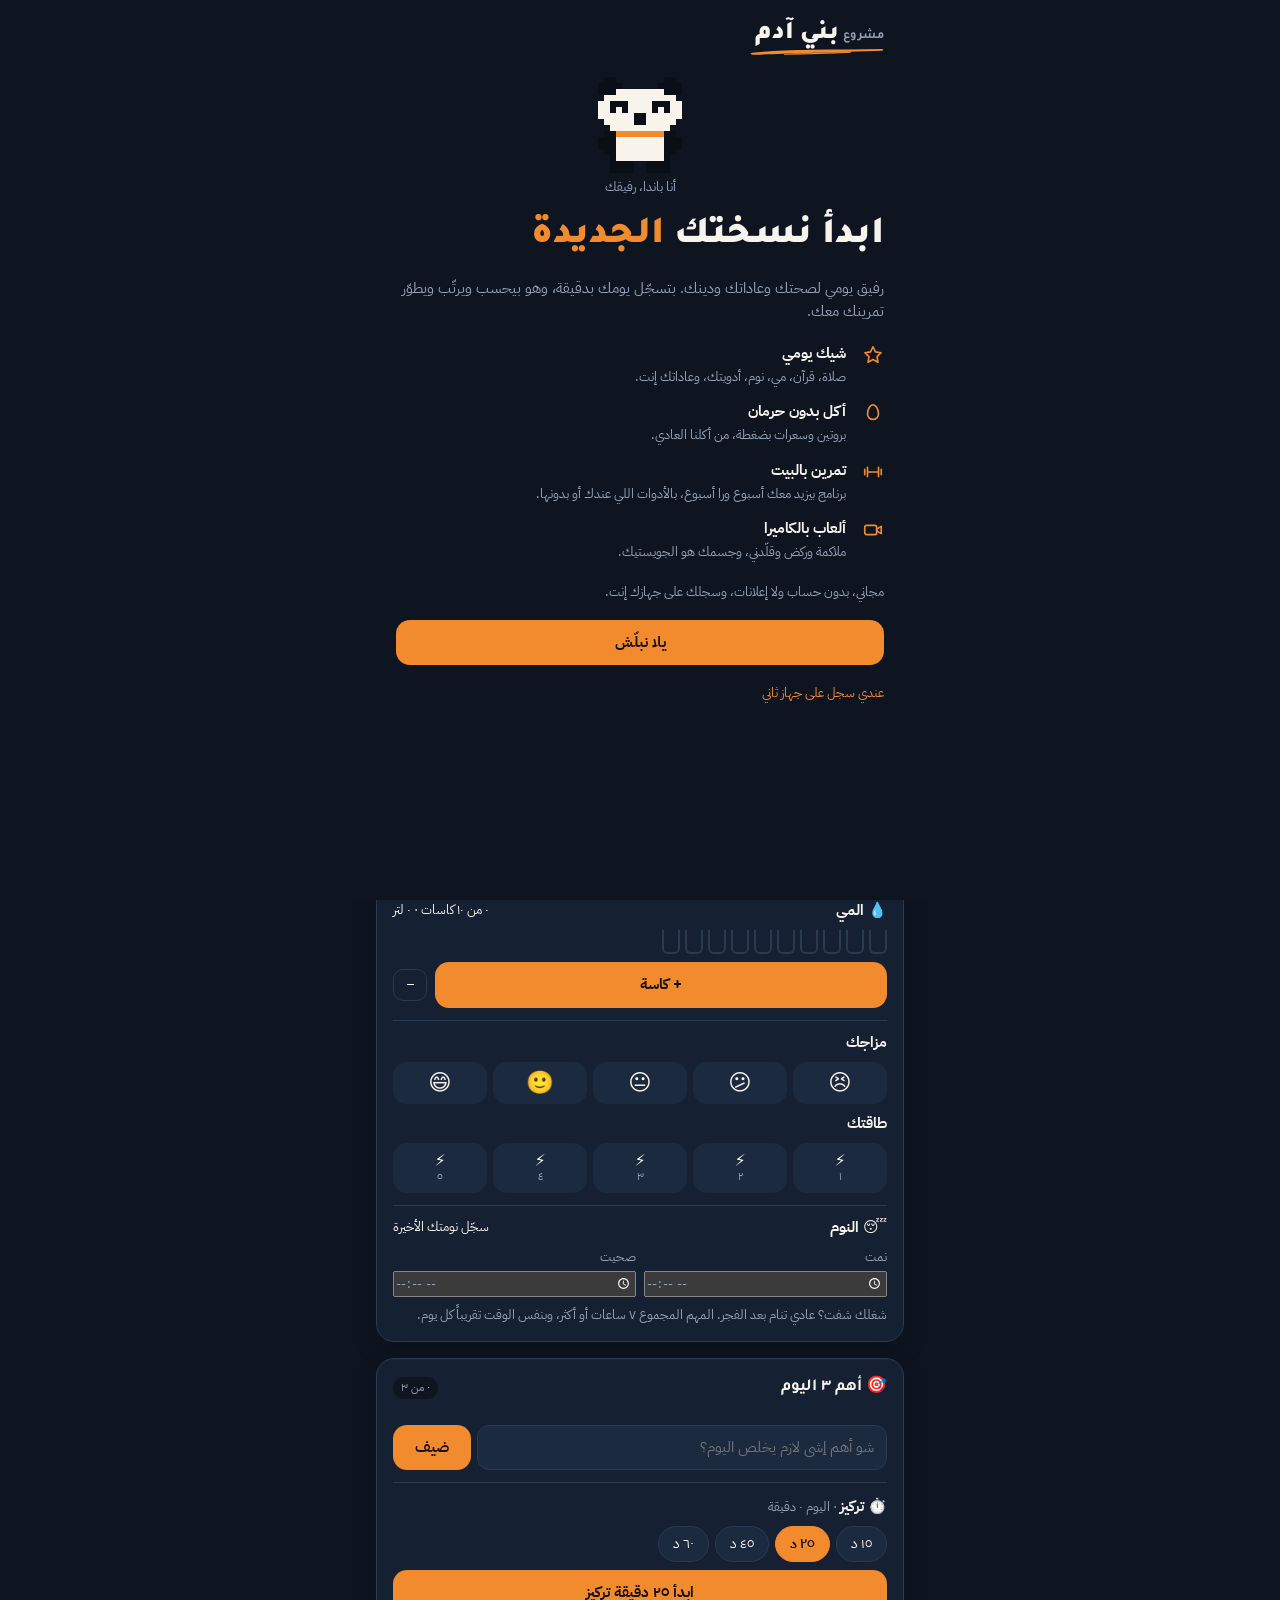
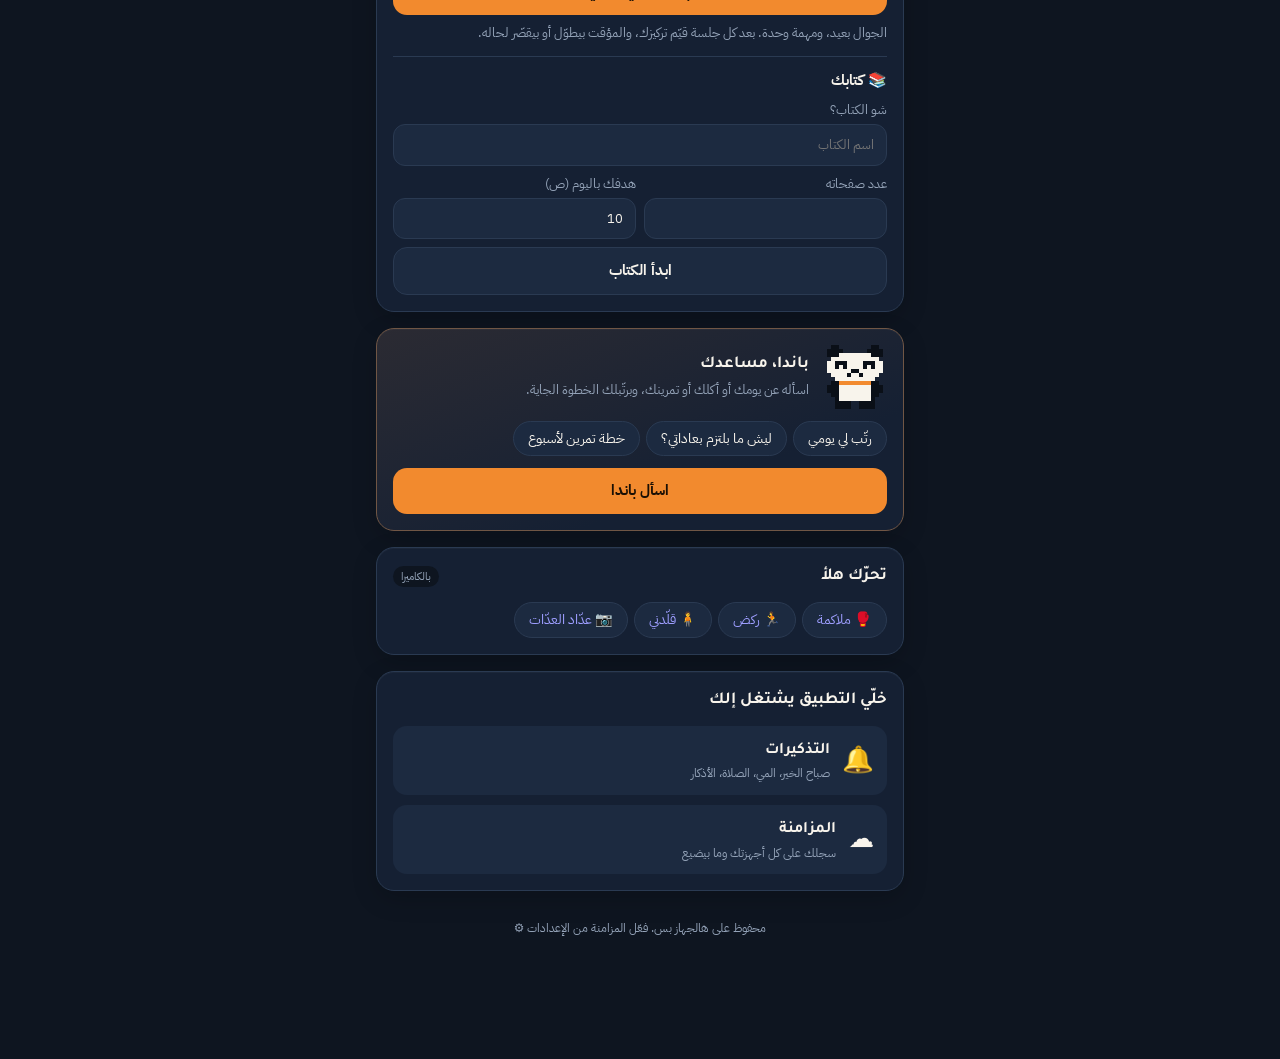
==== commit 3aa56f7a: "الدفعة الثانية: أهم ٣ ومؤقت التركيز، كتابك، أذكار الصباح والمساء، صيام السنّة والجمعة، ربط العادات، " ====
--- a/index.html
+++ b/index.html
@@ -377,12 +377,14 @@
         <div class="form" style="margin-top:10px">
           <label class="f full" for="habN">شو العادة؟<input type="text" id="habN" maxlength="30" placeholder="مثلاً: مشي بعد العشا"></label>
           <label class="f" for="habT">موعدها (اختياري)<input type="time" id="habT"></label>
+          <label class="f full" for="habA">بعد شو بتعملها؟ (اختياري)<input type="text" id="habA" maxlength="30" placeholder="مثلاً: بعد صلاة العشا، بعد قهوة الصبح"></label>
           <button class="btn" id="habAdd" type="button" style="align-self:end">ضيفها</button>
         </div>
       </details>
       <p class="small muted" style="margin:0">اضغط على العادة أو على ✓ لما تخلصها، واضغط على الوقت لتغيّره. يوم خربان؟ عادي. القاعدة وحدة: ما تفوّت يومين ورا بعض.</p>
     </div>
     <div id="lfQuick"></div>
+    <div id="lfProd"></div>
     <div class="card panda-card" id="pandaCard">
       <div class="pc-top"><span class="panda" id="pcard" data-px="64"></span><div><h2>باندا، مساعدك</h2><p class="small muted">اسأله عن يومك أو أكلك أو تمرينك، وبرتّبلك الخطوة الجاية.</p></div></div>
       <div class="chips" id="pcChips" style="justify-content:flex-start"></div>
@@ -464,7 +466,7 @@
     <div class="seg" role="tablist" aria-label="أقسام التمرين" id="trainSeg">
       <button type="button" role="tab" data-s="sess" aria-selected="true">الجلسة</button>
       <button type="button" role="tab" data-s="lib" aria-selected="false">المكتبة</button>
-      <button type="button" role="tab" data-s="tim" aria-selected="false">ألعاب ومؤقتات</button>
+      <button type="button" role="tab" data-s="tim" aria-selected="false">الألعاب</button>
       <button type="button" role="tab" data-s="stat" aria-selected="false">الأرقام</button>
     </div>
 
@@ -488,6 +490,7 @@
       <div id="sessBody" style="display:grid;gap:12px"></div>
       <button class="btn" id="sessDone" type="button">خلّصت الجلسة</button>
       <p class="small muted" style="margin:0">ازفر وإنت بتدفع أو بتسحب، ولا تحبس نفسك. وجع بالصدر أو دوخة قوية: وقّف فوراً.</p>
+      <div id="lfChal"></div>
     </div>
 
     <div id="s-lib" class="sub" style="display:none;gap:12px;margin-top:12px">
@@ -674,6 +677,7 @@
 <script src="/js/protein.js" defer></script>
 <script src="/js/train-extra.js" defer></script>
 <script src="/js/life.js" defer></script>
+<script src="/js/life2.js" defer></script>
 <script>
 (() => {
   // ---------- plan constants ----------
@@ -683,7 +687,7 @@
   let CHECKS = [], BASE_CHECKS = [], N = 8, GOAL_N = 6;
   const habDoc = () => { const d = docs.get("habits"); return d && !d._del && d.kind === "habits" ? d : { kind: "habits", times: {}, custom: [] }; };
   function mergeChecks() {
-    const cu = (habDoc().custom || []).filter((h) => h && h.k && h.t).map((h) => ({ k: h.k, t: h.t, s: "", custom: true }));
+    const cu = (habDoc().custom || []).filter((h) => h && h.k && h.t).map((h) => ({ k: h.k, t: h.t, s: h.a ? "بعد " + h.a : "", custom: true }));
     CHECKS = BASE_CHECKS.concat(cu); N = CHECKS.length; GOAL_N = Math.max(1, Math.ceil(N * 0.75));
   }
   // Daily-check menu offered at setup; meds and the person's own habits are added around it.
@@ -896,7 +900,7 @@
     $("checks").innerHTML = rows.map(({ ch, on, tv, st }) => {
       const pro = ch.auto ? `<span class="auto-note tab-num">${ar(Math.round(t.p))} غ</span>` : autoNote(ch.k, day);
       return `<div class="hrow${on ? " done" : ""}" data-k="${esc(ch.k)}"><i class="hd s-${st}"></i>
-        <button type="button" class="ht" data-tg="${esc(ch.k)}" title="${esc(ch.s || "")}">${esc(ch.t)}${pro}</button>
+        <button type="button" class="ht" data-tg="${esc(ch.k)}" title="${esc(ch.s || "")}">${esc(ch.t)}${pro}${ch.custom && ch.s ? `<small class="hanchor">${esc(ch.s)}</small>` : ""}</button>
         <label class="tm s-${st}" title="موعدها">${tv ? "⏰ <bdi dir=\"ltr\">" + tv.replace(/\d/g, (d) => "٠١٢٣٤٥٦٧٨٩"[d]) + "</bdi>" : "＋ وقت"}<input type="time" data-time="${esc(ch.k)}" value="${esc(tv)}" aria-label="موعد ${esc(ch.t)}"></label>
         ${edit && ch.custom ? `<button type="button" class="hx" data-hdel="${esc(ch.k)}" aria-label="احذف ${esc(ch.t)}">×</button>` : ""}
         <button type="button" class="hok" data-tg="${esc(ch.k)}" aria-pressed="${on}" aria-label="${on ? "ألغي" : "تمّت"} ${esc(ch.t)}">${on ? "✓" : ""}</button></div>`;
@@ -1127,8 +1131,9 @@
     const n = $("habN").value.trim().slice(0, 30), tv = $("habT").value; if (!n) { toast("اكتب اسم العادة"); return; }
     const hd = habDoc(), custom = hd.custom || []; if (custom.length >= 12) { toast("وصلت الحد (١٢ عادة)"); return; }
     const k = "c" + Date.now().toString(36), times = { ...(hd.times || {}) }; if (tv) times[k] = tv;
-    put("habits", { kind: "habits", times, custom: [...custom, { k, t: n }] });
-    $("habN").value = ""; $("habT").value = ""; toast("انضافت");
+    const an = $("habA").value.trim().slice(0, 30);
+    put("habits", { kind: "habits", times, custom: [...custom, { k, t: n, ...(an ? { a: an } : {}) }] });
+    $("habN").value = ""; $("habT").value = ""; $("habA").value = ""; toast("انضافت");
   });
   // dots follow the clock
   const tickDots = () => { const a = document.activeElement; if (a && a.closest && a.closest("#checks")) return; if (!$("v-today").hidden) renderChecks(); };
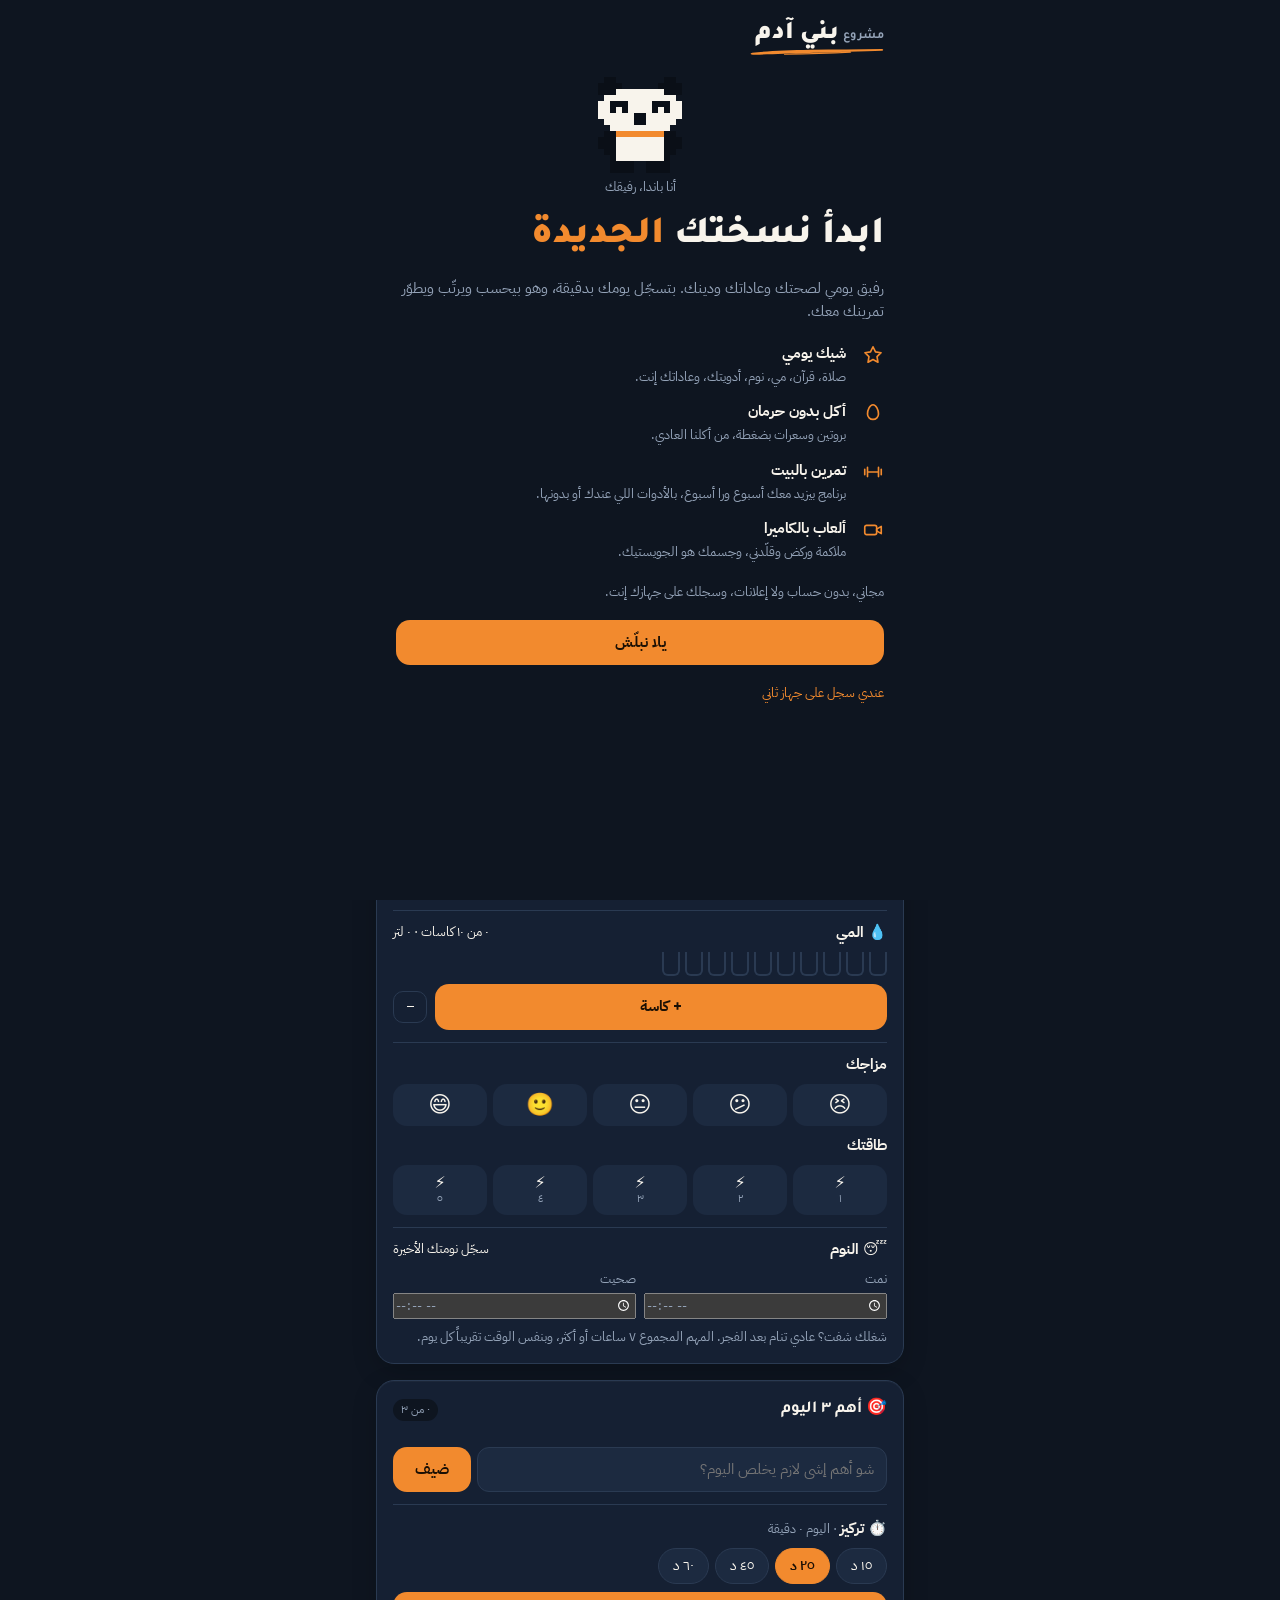
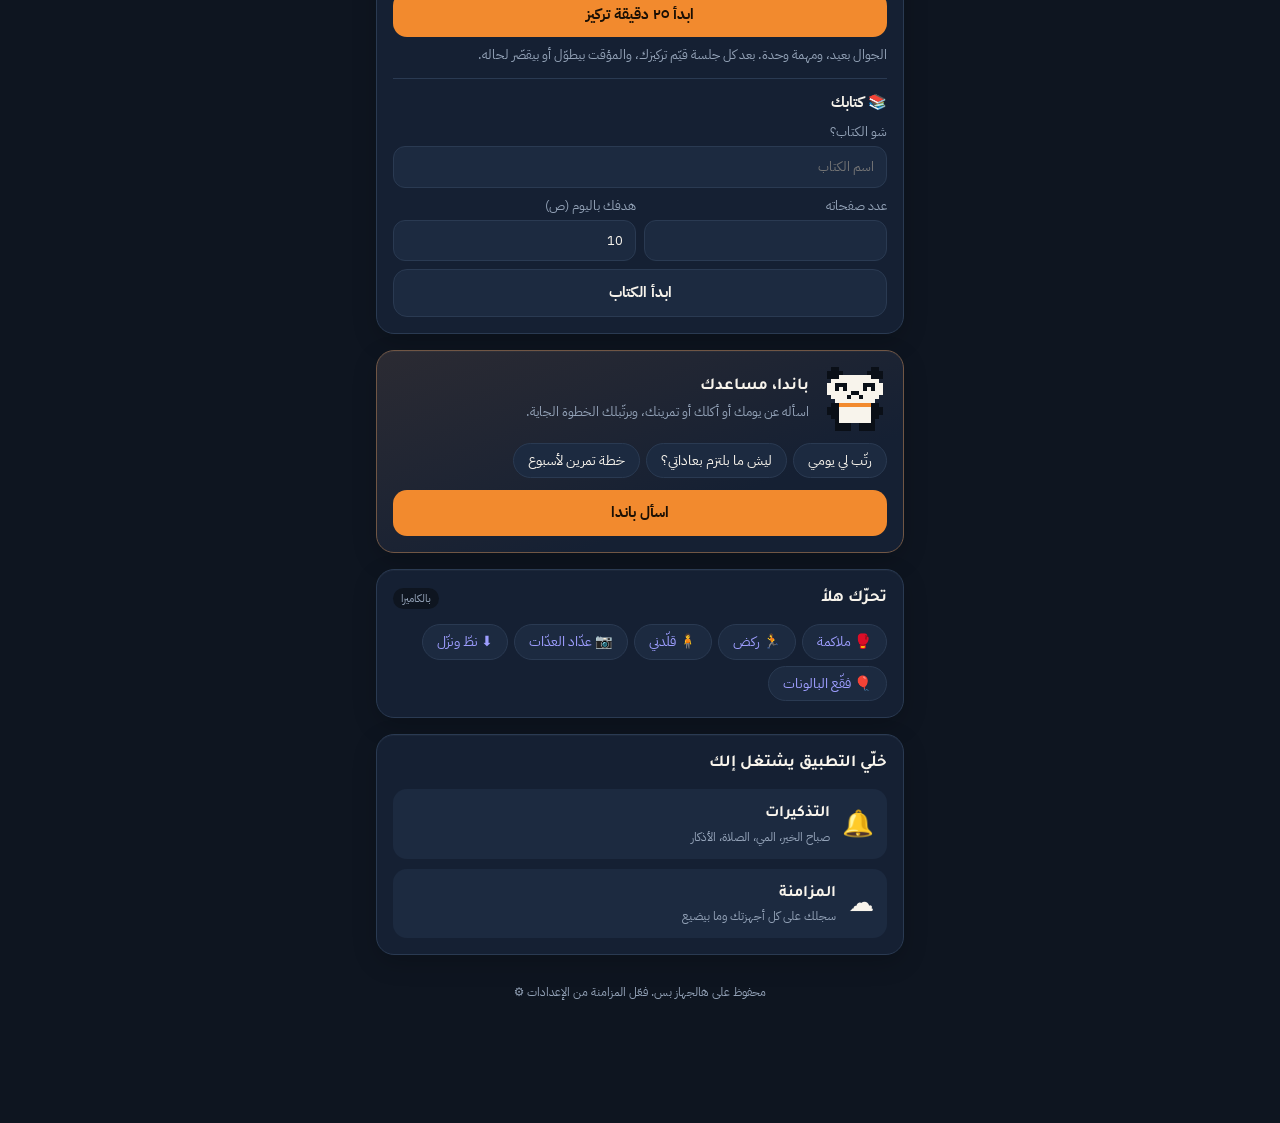
==== commit 130beb88: "لعبتين كاميرا (نطّ ونزّل، فقّع البالونات)، اقتراحات وزر واضح لإضافة بنود الشيك، الصفحات بتضل عمودية،" ====
--- a/index.html
+++ b/index.html
@@ -3,6 +3,8 @@
 <head>
 <meta charset="utf-8">
 <meta name="viewport" content="width=device-width,initial-scale=1,viewport-fit=cover">
+<style>html.fp body{position:fixed;top:0;left:0;width:100vh;height:100vw;overflow:auto;transform-origin:0 0}html.fp.a90 body{transform:rotate(-90deg) translateX(-100%)}html.fp.a270 body{transform:rotate(90deg) translateY(-100%)}</style>
+<script>/* الجوال بيضل عمودي حتى لو الشاشة لفّت (بكروم ما في قفل دوران للمواقع) */(function(){try{var f=function(){var o=screen.orientation,a=o?o.angle:(window.orientation||0);a=((a%360)+360)%360;var ph=matchMedia("(pointer:coarse)").matches&&Math.min(screen.width,screen.height)<600,on=ph&&(a===90||a===270),c=document.documentElement.classList;c.toggle("fp",on);c.toggle("a90",on&&a===90);c.toggle("a270",on&&a===270);};f();if(screen.orientation)screen.orientation.addEventListener("change",f);addEventListener("orientationchange",f);}catch(e){}})();</script>
 <script>(function(){try{var f=function(){var p=innerHeight>=innerWidth,s=p?Math.min(screen.width,screen.height):Math.max(screen.width,screen.height),z=1;if(matchMedia("(pointer:coarse)").matches&&s>0&&innerWidth>s*1.25)z=innerWidth/s;window.__Z=z;var s=document.documentElement.style;s.zoom=z===1?"":String(z);s.webkitTextSizeAdjust=s.textSizeAdjust="100%";};f();addEventListener("resize",f);}catch(e){window.__Z=1;}})();</script>
 <title>مشروع بني آدم: رفيقك اليومي لصحتك وعاداتك</title>
 <meta name="description" content="شيك يومي، أكل بدون حرمان، تمرين بالبيت، ألعاب بالكاميرا، ومساعد ذكي. مجاني، بدون حساب ولا إعلانات.">
@@ -213,6 +215,15 @@
 .seg button { border: 0; background: none; border-radius: 10px; padding: 8px 2px; font-size: .85rem; color: var(--muted); }
 .seg button[aria-selected="true"] { background: var(--surface); color: var(--fg); font-weight: 600; box-shadow: 0 1px 2px rgb(0 0 0 / .15); }
 .sess-head { display: grid; gap: 6px; }
+.hab-add { display: block; text-align: center; border: 1.5px dashed var(--line); border-radius: 14px; padding: 10px; color: var(--accent); font-weight: 700; list-style: none; }
+.hab-add::-webkit-details-marker { display: none; }
+#habBox[open] .hab-add { border-style: solid; }
+.tile-row { display: flex !important; flex-direction: row; align-items: center; gap: 12px; }
+.sprog { display: grid; gap: 6px; padding: 2px 4px; }
+.ex-mini { display: flex; align-items: center; gap: 10px; width: 100%; text-align: start; background: var(--surface); border: 1px solid var(--line); border-radius: 16px; padding: 10px 12px; color: var(--fg); font: inherit; }
+.ex-mini > i { font-style: normal; flex: none; width: 40px; height: 40px; border-radius: 50%; display: grid; place-items: center; background: var(--raise); font-size: .8rem; color: var(--muted); }
+.ex-mini > span:nth-child(2) { flex: 1; display: grid; gap: 2px; } .ex-mini small { color: var(--muted); font-size: .74rem; }
+.ex-mini.ok { opacity: .7; } .ex-mini.ok > i { background: var(--good); color: #0E1520; font-weight: 700; }
 .sess-name { font-family: var(--display); font-size: 1.6rem; font-weight: 800; line-height: 1.1; }
 .sess-name small { font-family: var(--body); font-size: .8rem; color: var(--muted); font-weight: 400; display: block; margin-top: 4px; }
 .ex { border: 1px solid var(--line); background: var(--surface); border-radius: var(--r); padding: 14px; display: grid; gap: 10px; }
@@ -373,7 +384,8 @@
       <div class="row spread"><h2>الشيك اليومي</h2><span class="row" style="gap:6px"><button type="button" class="mini" id="habEdit" aria-pressed="false" aria-label="تعديل">✎</button><span class="tag" id="goalTag"></span></span></div>
       <div class="hlist" id="checks"></div>
       <div class="hlegend small muted"><span><i class="hd s-gray"></i> لسا</span><span><i class="hd s-warn"></i> قرّب</span><span><i class="hd s-red"></i> فات وقتها</span><span><i class="hd s-done"></i> تمّت</span></div>
-      <details class="mini-d" id="habBox"><summary>+ عادة جديدة</summary>
+      <details class="mini-d" id="habBox"><summary class="hab-add">＋ ضيف بند على الشيك اليومي</summary>
+        <div class="chips hab-sug" style="justify-content:flex-start;margin-top:10px"><button type="button" class="chip" data-habsug="مشي ٣٠ دقيقة">+ مشي ٣٠ دقيقة</button><button type="button" class="chip" data-habsug="أذكار الصباح">+ أذكار الصباح</button><button type="button" class="chip" data-habsug="قراءة ١٠ صفحات">+ قراءة ١٠ صفحات</button><button type="button" class="chip" data-habsug="بدون سكر اليوم">+ بدون سكر اليوم</button><button type="button" class="chip" data-habsug="تمدد ٥ دقايق">+ تمدد ٥ دقايق</button><button type="button" class="chip" data-habsug="نوم بوقت ثابت">+ نوم بوقت ثابت</button><button type="button" class="chip" data-habsug="بدون معجنات">+ بدون معجنات</button><button type="button" class="chip" data-habsug="صدقة">+ صدقة</button></div>
         <div class="form" style="margin-top:10px">
           <label class="f full" for="habN">شو العادة؟<input type="text" id="habN" maxlength="30" placeholder="مثلاً: مشي بعد العشا"></label>
           <label class="f" for="habT">موعدها (اختياري)<input type="time" id="habT"></label>
@@ -397,6 +409,8 @@
         <a class="chip" data-cam="game.html" target="_blank" rel="noopener">🏃 ركض</a>
         <a class="chip" data-cam="mimic.html" target="_blank" rel="noopener">🧍 قلّدني</a>
         <a class="chip" data-cam="coach.html" target="_blank" rel="noopener">📷 عدّاد العدّات</a>
+        <a class="chip" data-cam="dodge.html" target="_blank" rel="noopener">⬇️ نطّ ونزّل</a>
+        <a class="chip" data-cam="balloon.html" target="_blank" rel="noopener">🎈 فقّع البالونات</a>
       </div>
     </div>
     <div class="card" id="moreCard">
@@ -428,6 +442,7 @@
       <div id="fastHist" class="small muted" style="margin-top:10px"></div>
       <p class="small muted" style="margin:10px 0 0">الصيام مش لكل الناس: إذا عندك سكري أو بتاخد أدوية، أو حامل أو مرضع، أو عندك تاريخ مع اضطرابات الأكل، استشر الدكتور أول. وفطّر فوراً إذا حسّيت بدوخة أو رجفة أو تعب شديد.</p>
     </div>
+    <div id="lfCrave"></div>
     <div class="card">
       <h2>أكل اليوم</h2>
       <div class="bars">
@@ -476,7 +491,7 @@
           <div class="sess-name" id="sessName">علوي A</div>
           <span class="tag" id="sessTag">جلسة الليلة</span>
         </div>
-        <div class="chips" id="sessPick" style="justify-content:flex-start"></div>
+        <details class="mini-d"><summary>غيّر جلسة الليلة</summary><div class="chips" id="sessPick" style="justify-content:flex-start;margin-top:8px"></div></details>
         <details class="mini-d"><summary>إحماء 5 دقايق قبل ما تبلّش</summary>
           <ul class="cues" style="margin-top:8px">
             <li>دقيقتين مشي بالمكان أو ملاكمة خفيفة بالهوا</li>
@@ -500,6 +515,7 @@
     </div>
 
     <div id="s-tim" class="sub" style="display:none;gap:12px;margin-top:12px">
+      <a class="card tile-row" href="/ruh#rest" style="text-decoration:none;color:inherit"><span style="font-size:1.8rem">⏱️</span><span style="flex:1;display:grid;gap:2px"><b>مؤقت الراحة مع آية</b><span class="small muted">بين الجولات: آية قصيرة وتفسيرها لحد ما ترجع تتمرّن</span></span><span class="tag">افتح</span></a>
       <div class="card">
         <h2>مدرب الجولات</h2>
         <div class="chips" id="ivPresets" style="justify-content:flex-start"></div>
@@ -521,6 +537,8 @@
           <li><a data-cam="mimic.html" target="_blank" rel="noopener"><b>🧍 قلّدني</b><span class="s small muted">إحماء وتمدد: قلّد الوضعية واثبت</span></a></li>
           <li><a data-cam="coach.html" target="_blank" rel="noopener"><b>📷 عدّاد العدّات</b><span class="s small muted">سكوات، رفع ركب، أكتاف، رفع جانبي</span></a></li>
           <li><a data-cam="game.html" target="_blank" rel="noopener"><b>🏃 ركض بني آدم</b><span class="s small muted">اركض بمكانك وزيح وانزل</span></a></li>
+          <li><a data-cam="dodge.html" target="_blank" rel="noopener"><b>⬇️ نطّ ونزّل</b><span class="s small muted">سكوات تحت الليزر، وركبة فوق الحواجز</span></a></li>
+          <li><a data-cam="balloon.html" target="_blank" rel="noopener"><b>🎈 فقّع البالونات</b><span class="s small muted">بإيديك، والذهبي بركبتك، وابعد عن المعجنات</span></a></li>
         </ul>
         <p class="small muted" style="margin:0">بتفتح على موقعك بصفحة لحالها، لأنها بدها كاميرا. وبدون قفز.</p>
       </div>
@@ -553,7 +571,7 @@
 
   <!-- PROGRESS -->
   <section id="v-prog" class="view" hidden>
-    <div class="seg meseg" role="tablist" aria-label="أنا" style="grid-template-columns:repeat(2,1fr)"><button type="button" role="tab" data-me="prog" aria-selected="true">تقدّمي</button><button type="button" role="tab" data-me="set" aria-selected="false">الإعدادات</button></div>
+    <div class="seg meseg" role="tablist" aria-label="أنا" style="grid-template-columns:repeat(3,1fr)"><button type="button" role="tab" data-me="prog" aria-selected="true">تقدّمي</button><button type="button" role="tab" data-me="health" aria-selected="false">صحتي</button><button type="button" role="tab" data-me="set" aria-selected="false">الإعدادات</button></div>
     <div id="lfWeek"></div>
     <div class="card">
       <h2>الوزن</h2>
@@ -578,6 +596,13 @@
       <div class="strip" id="strip"></div>
     </div>
     <div id="lfTrends"></div>
+    <div id="lfCal"></div>
+  </section>
+
+  <!-- HEALTH -->
+  <section id="v-health" class="view" hidden>
+    <div class="seg meseg" role="tablist" aria-label="أنا" style="grid-template-columns:repeat(3,1fr)"><button type="button" role="tab" data-me="prog" aria-selected="false">تقدّمي</button><button type="button" role="tab" data-me="health" aria-selected="true">صحتي</button><button type="button" role="tab" data-me="set" aria-selected="false">الإعدادات</button></div>
+    <div id="lfHealth" style="display:grid;gap:16px"></div>
   </section>
 
   <!-- RUH -->
@@ -585,7 +610,7 @@
 
   <!-- SETTINGS -->
   <section id="v-set" class="view" hidden>
-    <div class="seg meseg" role="tablist" aria-label="أنا" style="grid-template-columns:repeat(2,1fr)"><button type="button" role="tab" data-me="prog" aria-selected="false">تقدّمي</button><button type="button" role="tab" data-me="set" aria-selected="true">الإعدادات</button></div>
+    <div class="seg meseg" role="tablist" aria-label="أنا" style="grid-template-columns:repeat(3,1fr)"><button type="button" role="tab" data-me="prog" aria-selected="false">تقدّمي</button><button type="button" role="tab" data-me="health" aria-selected="false">صحتي</button><button type="button" role="tab" data-me="set" aria-selected="true">الإعدادات</button></div>
     <div class="card">
       <div class="row spread"><h2>ملفك</h2><span class="tag" id="profTag"></span></div>
       <div class="sum" id="profSum"></div>
@@ -678,6 +703,8 @@
 <script src="/js/train-extra.js" defer></script>
 <script src="/js/life.js" defer></script>
 <script src="/js/life2.js" defer></script>
+<script src="/js/life3.js" defer></script>
+<script src="/js/quran.js" defer></script>
 <script>
 (() => {
   // ---------- plan constants ----------
@@ -947,13 +974,26 @@
     return html;
   }
   const extraRows = {};
+  let openEx = null;
+  function exMini(id, n) {
+    const def = EX[id], ok = n >= def.sets;
+    return `<button type="button" class="ex-mini${ok ? " ok" : ""}" data-openex="${id}"><i>${ok ? "✓" : ar(n) + "/" + ar(def.sets)}</i><span><b>${esc(def.n)}</b><small>${ar(def.sets)} × ${ar(def.lo)}–${ar(def.hi)}${def.unit ? " ث" : ""} · ${esc(def.eq)}</small></span><span class="tag">${MUSCLES[def.m]}</span></button>`;
+  }
   function renderTrain() {
     const day = getDay(today()), type = nextSession(), p = PROG[type];
     $("sessName").innerHTML = `${esc(p.n)}<small>${day.sessionDone ? "خلصت جلسة الليلة، الله يعطيك العافية" : day.picked ? "اخترتها لليلة" : "حسب الدور بالبرنامج"}</small>`;
     $("sessTag").textContent = day.sessionDone ? "✓ خلصت" : "جلسة الليلة";
     $("sessPick").innerHTML = Object.keys(PROG).map((k) => `<button type="button" class="chip" data-pick="${k}" aria-pressed="${k === type}">${esc(PROG[k].n)}</button>`).join("");
     let body = "";
-    if (p.ex) body = p.ex.map((id) => exCard(id, day, extraRows)).join("");
+    // وضع خطوة بخطوة: تمرين واحد مفتوح، والباقي سطور صغيرة
+    const doneOf = (id) => (day.sets || []).filter((s) => setId(s) === id).length;
+    const allEx = [...(p.ex || [])];
+    if (p.ex) {
+      const fin = allEx.filter((id) => doneOf(id) >= EX[id].sets).length;
+      const open = allEx.includes(openEx) ? openEx : allEx.find((id) => doneOf(id) < EX[id].sets) || null;
+      body = `<div class="sprog"><div class="row spread"><b>${fin >= allEx.length ? "خلّصت كل التمارين 💪" : `تمرين ${ar(Math.min(allEx.length, fin + 1))} من ${ar(allEx.length)}`}</b><span class="small muted">${ar(fin)} خلصوا</span></div><div class="bar"><i style="width:${(fin / allEx.length * 100).toFixed(0)}%${fin >= allEx.length ? ";background:var(--good)" : ""}"></i></div></div>`;
+      body += allEx.map((id) => id === open ? exCard(id, day, extraRows) : exMini(id, doneOf(id))).join("");
+    }
     else {
       body = `<div class="card"><p style="margin:0">${esc(p.desc)}</p>`;
       if (type === "cardio") body += `<label class="f" for="cardioMin">كم دقيقة عملت؟<input type="number" id="cardioMin" inputmode="numeric" min="1" value="${day.cardioMin || 40}"></label>`;
@@ -962,7 +1002,7 @@
     }
     // other exercises logged today that aren't in this session (e.g. extras)
     const others = [...new Set([...(day.extras || []), ...(day.sets || []).map(setId)].filter((id) => id && EX[id] && (!p.ex || !p.ex.includes(id))))];
-    body += others.map((id) => exCard(id, day, extraRows)).join("");
+    body += others.map((id) => id === openEx ? exCard(id, day, extraRows) : exMini(id, doneOf(id))).join("");
     body += `<details class="mini-d card"><summary>+ تمرين إضافي من المكتبة</summary><div class="chips" style="justify-content:flex-start;margin-top:10px">${Object.keys(EX).filter((k) => hasEq(k) && !(p.ex || []).includes(k) && !others.includes(k)).map((k) => `<button type="button" class="chip" data-addex="${k}">${esc(EX[k].n)}</button>`).join("")}</div></details>`;
     $("sessBody").innerHTML = body;
     if (typeof camLinks === "function") camLinks();
@@ -1127,6 +1167,7 @@
     put("habits", { kind: "habits", times, custom: hd.custom || [] });
   });
   $("habEdit").addEventListener("click", () => { const b = $("habEdit"); b.setAttribute("aria-pressed", String(b.getAttribute("aria-pressed") !== "true")); renderChecks(); });
+  document.addEventListener("click", (e) => { const b = e.target.closest("[data-habsug]"); if (!b) return; $("habN").value = b.dataset.habsug; $("habAdd").click(); });
   $("habAdd").addEventListener("click", () => {
     const n = $("habN").value.trim().slice(0, 30), tv = $("habT").value; if (!n) { toast("اكتب اسم العادة"); return; }
     const hd = habDoc(), custom = hd.custom || []; if (custom.length >= 12) { toast("وصلت الحد (١٢ عادة)"); return; }
@@ -1177,6 +1218,8 @@
     if (t.dataset.w != null) row.w = t.value; else row.r = t.value;
   });
   $("sessBody").addEventListener("click", (e) => {
+    const oe = e.target.closest("[data-openex]");
+    if (oe) { openEx = oe.dataset.openex; renderTrain(); const c = document.querySelector(`#sessBody [data-ex="${openEx}"]`); if (c) c.scrollIntoView({ block: "center", behavior: "smooth" }); return; }
     const d = today(), day = getDay(d), card = e.target.closest("[data-ex]");
     const done = e.target.closest("[data-done]"), undo = e.target.closest("[data-undo]");
     const more = e.target.closest("[data-more]"), add = e.target.closest("[data-addex]");
@@ -1186,6 +1229,7 @@
       if (!(r > 0)) { toast("اكتب العدد"); row.querySelector("[data-r]").focus(); return; }
       if (drafts[id]) delete drafts[id][i];
       done.blur();
+      if ((day.sets || []).filter((s) => setId(s) === id).length + 1 >= EX[id].sets && openEx === id) openEx = null;
       put(dayId(d), { ...day, session: day.session || nextSession(), sets: [...(day.sets || []), { id, ex: EX[id].n, w: w > 0 ? w : 0, r, t: Date.now() }] });
       startRest(EX[id].rest);
     } else if (undo) {
@@ -1219,13 +1263,14 @@
   $("weighs").addEventListener("click", (e) => { const b = e.target.closest("[data-wdel]"); if (b) remove("weigh-" + b.dataset.wdel); });
 
   // tabs
-  const views = ["today", "food", "train", "ruh", "prog", "set"];
+  const views = ["today", "food", "train", "ruh", "prog", "health", "set"];
   let lastTab = "today";
   function show(v) {
     views.forEach((x) => { $("v-" + x).hidden = x !== v; const t = $("t-" + x); if (t) t.setAttribute("aria-selected", String(x === v)); });
-    $("gear").setAttribute("aria-pressed", String(v === "set" || v === "prog"));
+    $("gear").setAttribute("aria-pressed", String(v === "set" || v === "prog" || v === "health"));
+    if (v === "health" && window.BA_health) window.BA_health();
     if (v === "ruh" && window.BA_ruh) window.BA_ruh();
-    if (v !== "set" && v !== "prog") { lastTab = v; try { localStorage.setItem("bani-adam-tab", v); } catch {} }
+    if (v !== "set" && v !== "prog" && v !== "health") { lastTab = v; try { localStorage.setItem("bani-adam-tab", v); } catch {} }
     window.scrollTo({ top: 0 });
   }
   // food sub-tabs (اليوم / الحاسبة / الوصفات)
@@ -1242,7 +1287,7 @@
   if (/^#train-(home|guide|lib)$/.test(location.hash)) { show("train"); showSub("lib"); }
 
   document.querySelector("nav.tabs").addEventListener("click", (e) => { const b = e.target.closest("[data-v]"); if (b) show(b.dataset.v); });
-  $("gear").addEventListener("click", () => show($("v-set").hidden && $("v-prog").hidden ? "prog" : lastTab));
+  $("gear").addEventListener("click", () => show($("v-set").hidden && $("v-prog").hidden && $("v-health").hidden ? "prog" : lastTab));
   document.addEventListener("click", (e) => { const b = e.target.closest("[data-me]"); if (b) show(b.dataset.me); });
   if (location.hash === "#ruh") show("ruh");
   if (location.hash === "#me") show("prog");
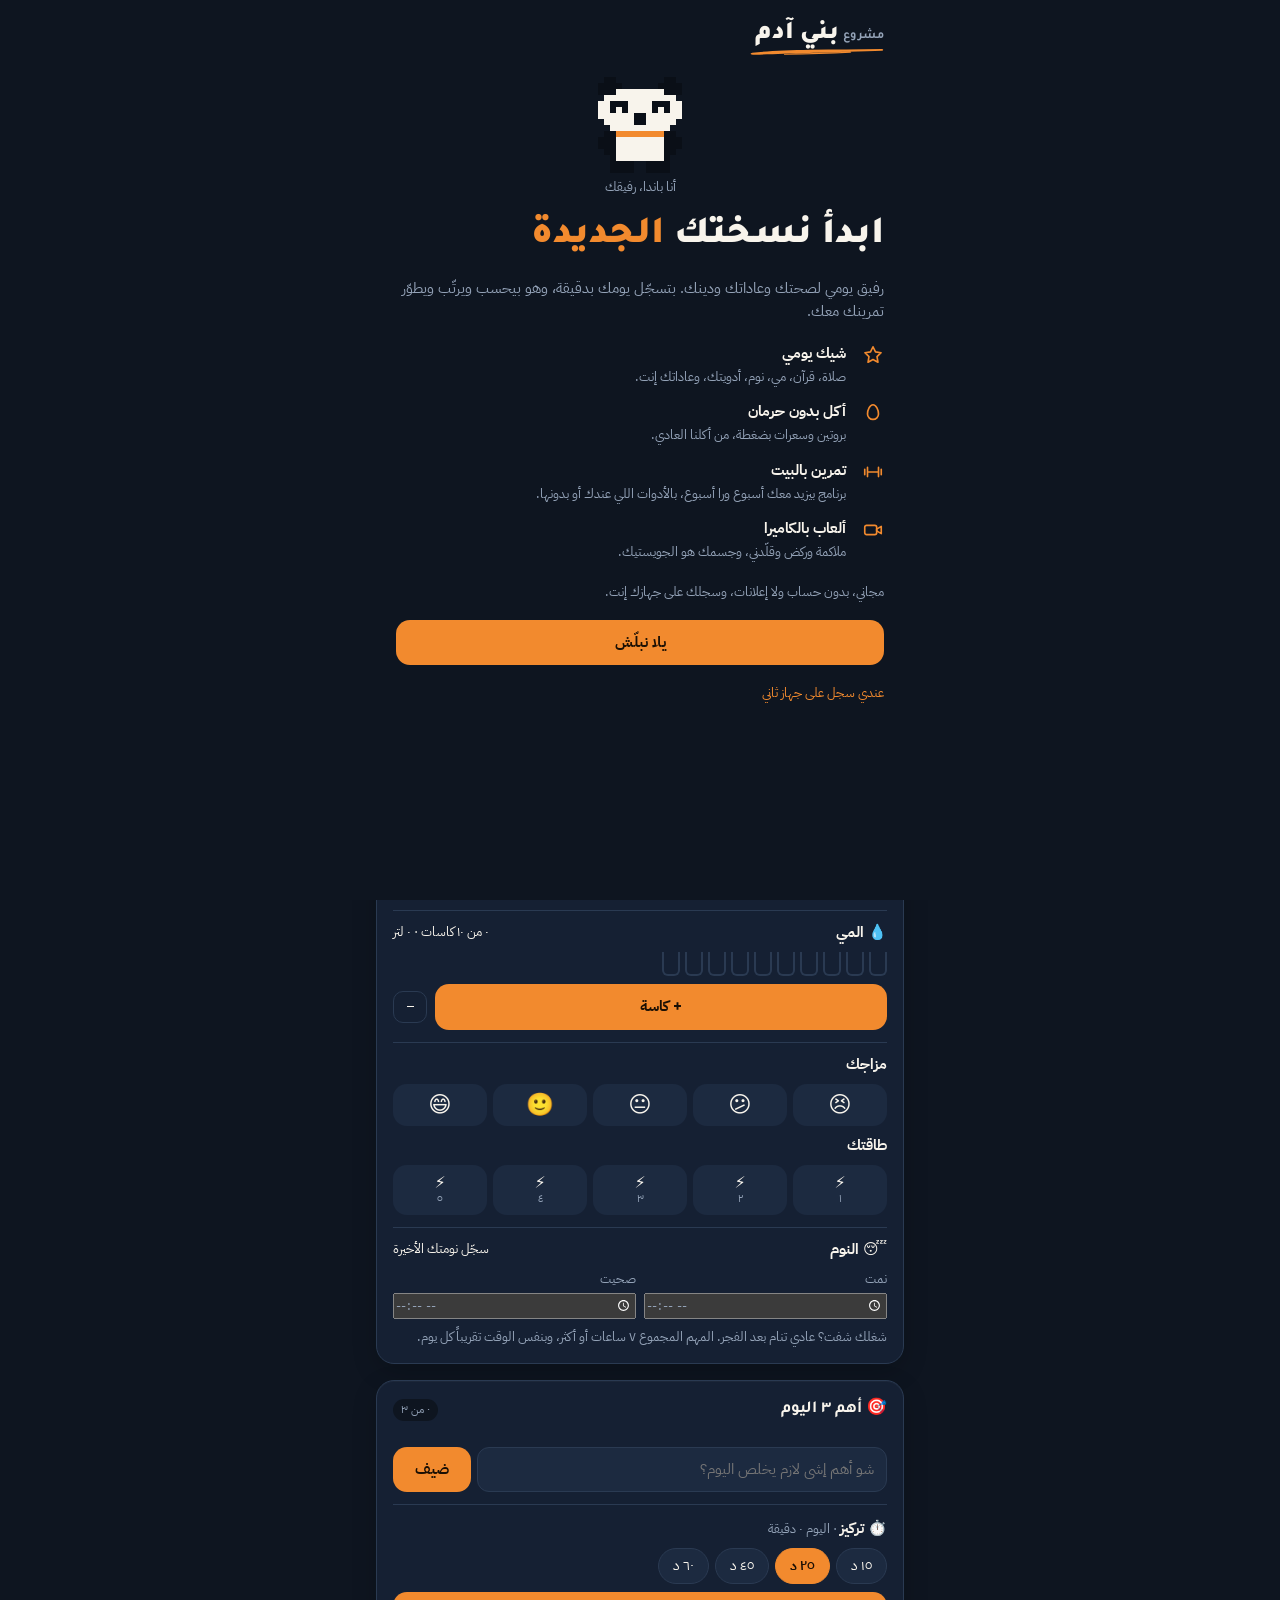
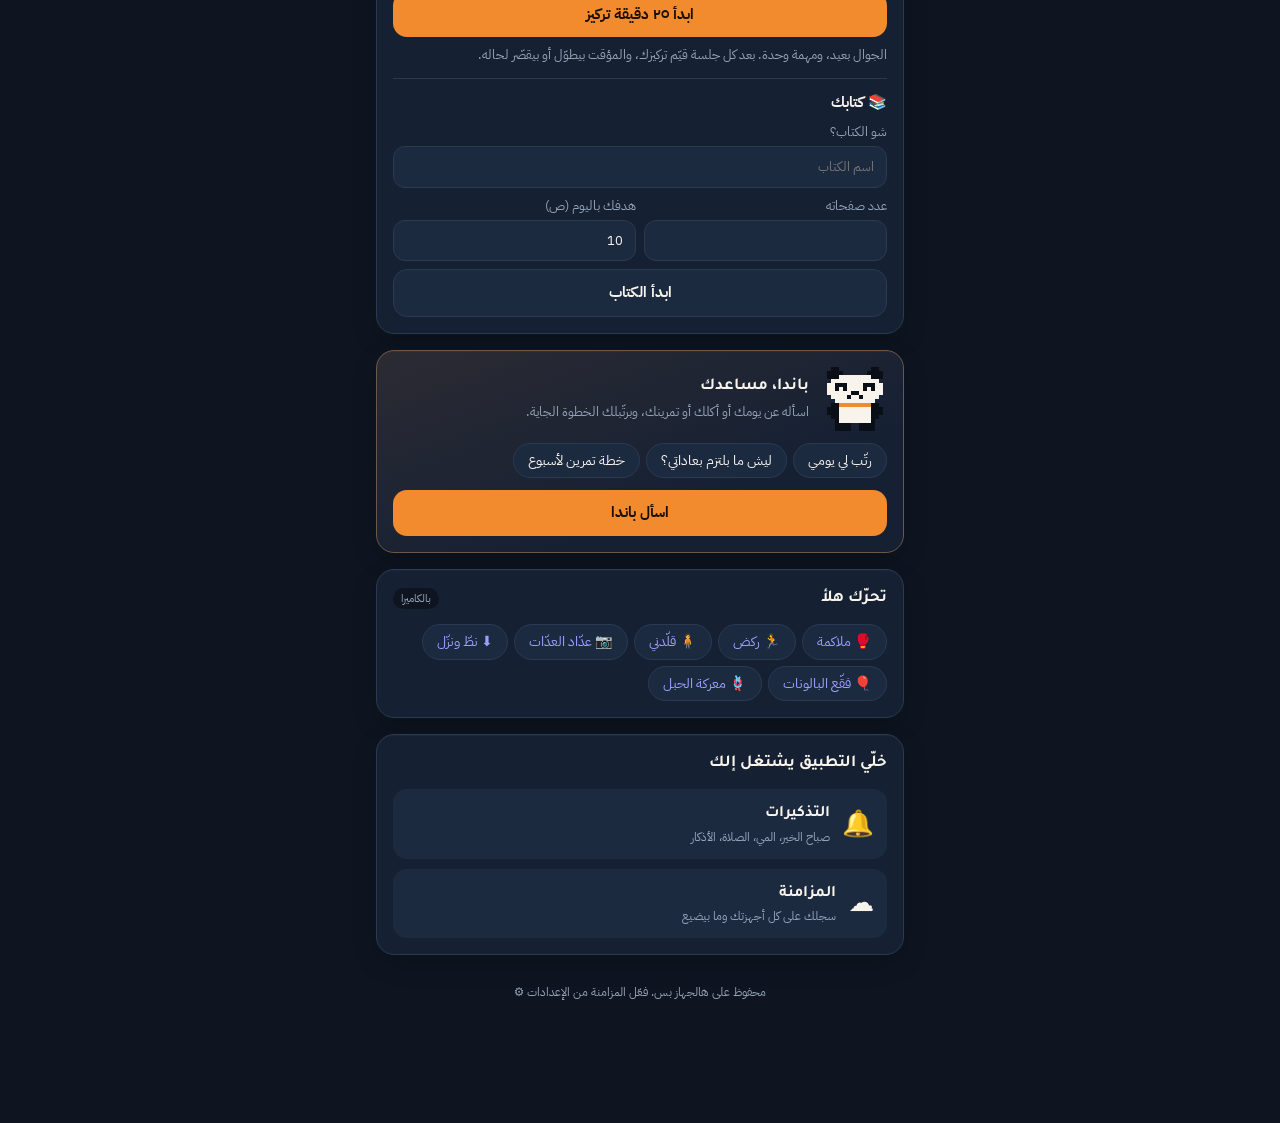
==== commit af2ee05f: "لعبة معركة الحبل: كيرل وضغط وفتح حبل بالكاميرا ضد وحش، وسكوات للصد Co-Authored-By: Claude Opus 5.5 <" ====
--- a/index.html
+++ b/index.html
@@ -411,6 +411,7 @@
         <a class="chip" data-cam="coach.html" target="_blank" rel="noopener">📷 عدّاد العدّات</a>
         <a class="chip" data-cam="dodge.html" target="_blank" rel="noopener">⬇️ نطّ ونزّل</a>
         <a class="chip" data-cam="balloon.html" target="_blank" rel="noopener">🎈 فقّع البالونات</a>
+        <a class="chip" data-cam="band.html" target="_blank" rel="noopener">🪢 معركة الحبل</a>
       </div>
     </div>
     <div class="card" id="moreCard">
@@ -539,6 +540,7 @@
           <li><a data-cam="game.html" target="_blank" rel="noopener"><b>🏃 ركض بني آدم</b><span class="s small muted">اركض بمكانك وزيح وانزل</span></a></li>
           <li><a data-cam="dodge.html" target="_blank" rel="noopener"><b>⬇️ نطّ ونزّل</b><span class="s small muted">سكوات تحت الليزر، وركبة فوق الحواجز</span></a></li>
           <li><a data-cam="balloon.html" target="_blank" rel="noopener"><b>🎈 فقّع البالونات</b><span class="s small muted">بإيديك، والذهبي بركبتك، وابعد عن المعجنات</span></a></li>
+          <li><a data-cam="band.html" target="_blank" rel="noopener"><b>🪢 معركة الحبل</b><span class="s small muted">كل عدّة بحبل المقاومة ضربة على الوحش، وسكوات لتصد</span></a></li>
         </ul>
         <p class="small muted" style="margin:0">بتفتح على موقعك بصفحة لحالها، لأنها بدها كاميرا. وبدون قفز.</p>
       </div>
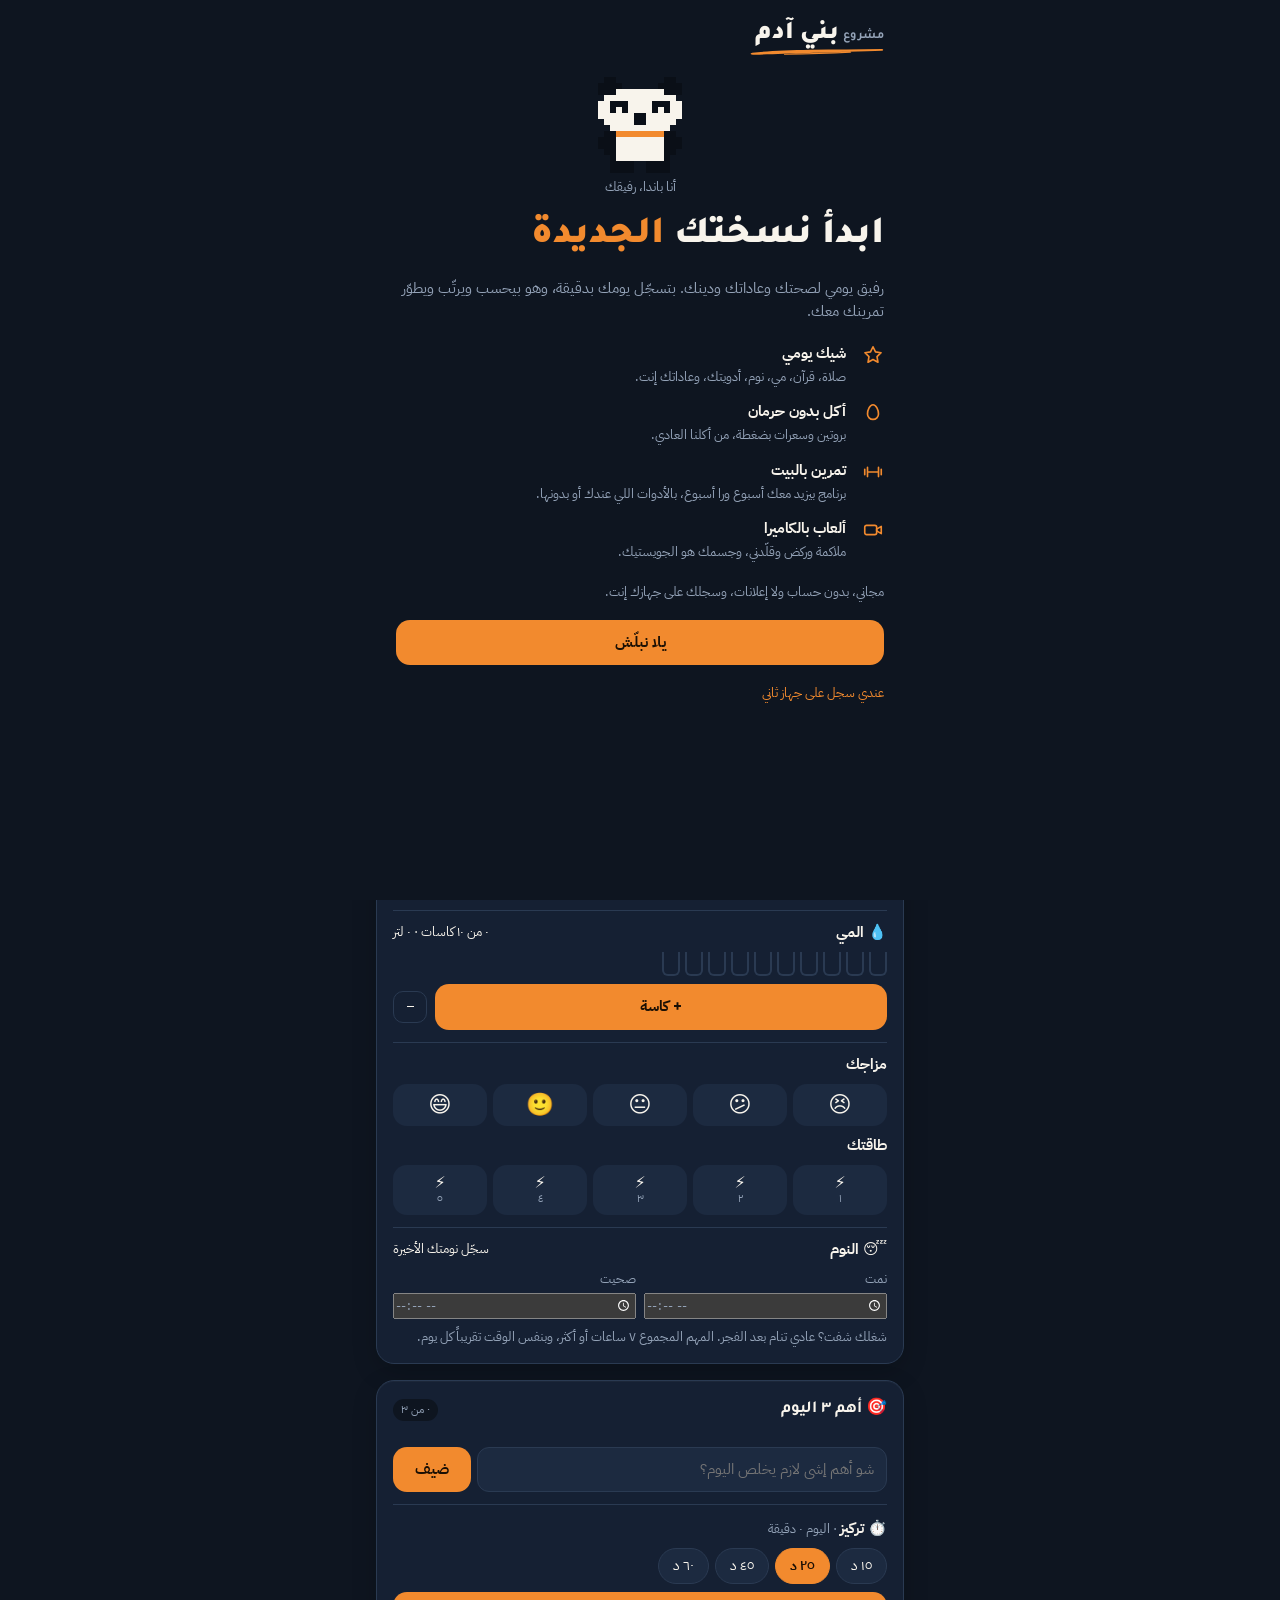
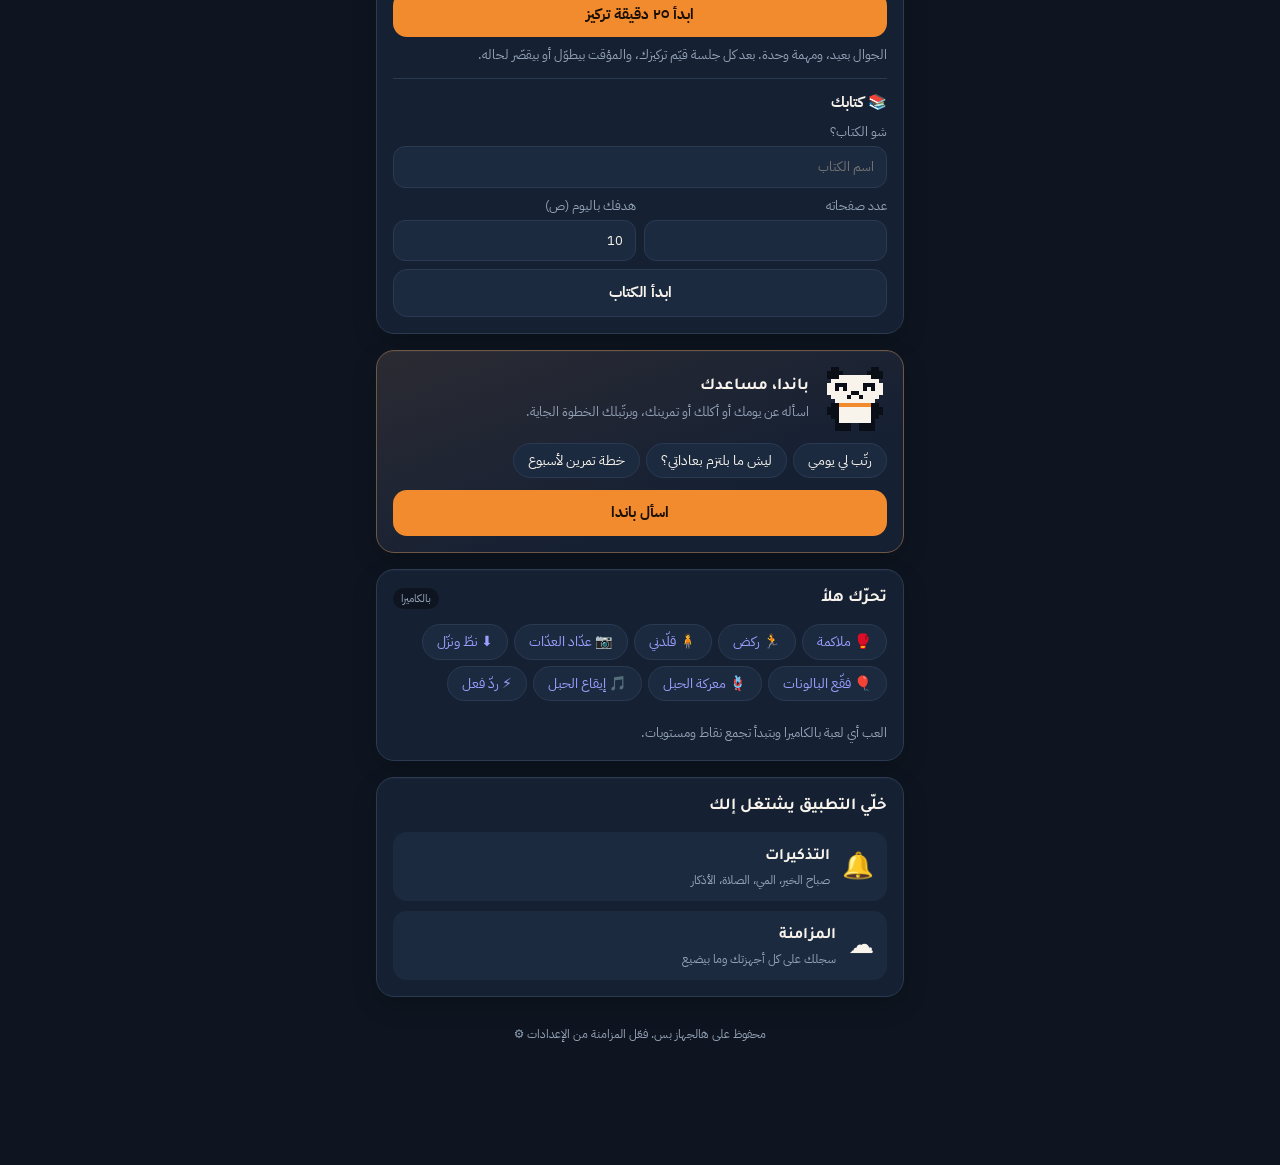
==== commit 6c1eda27: "إيقاع الحبل وردّ فعل، ونقاط ومستويات للألعاب بدون ستريك Co-Authored-By: Claude Sonnet 5.5 <noreply@a" ====
--- a/index.html
+++ b/index.html
@@ -412,7 +412,10 @@
         <a class="chip" data-cam="dodge.html" target="_blank" rel="noopener">⬇️ نطّ ونزّل</a>
         <a class="chip" data-cam="balloon.html" target="_blank" rel="noopener">🎈 فقّع البالونات</a>
         <a class="chip" data-cam="band.html" target="_blank" rel="noopener">🪢 معركة الحبل</a>
+        <a class="chip" data-cam="rhythm.html" target="_blank" rel="noopener">🎵 إيقاع الحبل</a>
+        <a class="chip" data-cam="reflex.html" target="_blank" rel="noopener">⚡ ردّ فعل</a>
       </div>
+      <div id="gxp"></div>
     </div>
     <div class="card" id="moreCard">
       <h2>خلّي التطبيق يشتغل إلك</h2>
@@ -541,6 +544,8 @@
           <li><a data-cam="dodge.html" target="_blank" rel="noopener"><b>⬇️ نطّ ونزّل</b><span class="s small muted">سكوات تحت الليزر، وركبة فوق الحواجز</span></a></li>
           <li><a data-cam="balloon.html" target="_blank" rel="noopener"><b>🎈 فقّع البالونات</b><span class="s small muted">بإيديك، والذهبي بركبتك، وابعد عن المعجنات</span></a></li>
           <li><a data-cam="band.html" target="_blank" rel="noopener"><b>🪢 معركة الحبل</b><span class="s small muted">كل عدّة بحبل المقاومة ضربة على الوحش، وسكوات لتصد</span></a></li>
+          <li><a data-cam="rhythm.html" target="_blank" rel="noopener"><b>🎵 إيقاع الحبل</b><span class="s small muted">دوائر بتنزل، ووصّل لآخر الحركة مع الإيقاع</span></a></li>
+          <li><a data-cam="reflex.html" target="_blank" rel="noopener"><b>⚡ ردّ فعل</b><span class="s small muted">إشارة يمين أو شمال أو فوق أو تحت، نفّذها بسرعة</span></a></li>
         </ul>
         <p class="small muted" style="margin:0">بتفتح على موقعك بصفحة لحالها، لأنها بدها كاميرا. وبدون قفز.</p>
       </div>
@@ -700,6 +705,8 @@
 <section class="setup" id="setup" hidden dir="rtl" lang="ar" aria-label="البداية"><div class="in" id="setupIn"></div></section>
 
 <script src="/js/shared.js"></script>
+<script src="/js/gamexp.js"></script>
+<script>(function(){var r=function(){window.GameXP&&window.GameXP.card(document.getElementById("gxp"))};r();addEventListener("focus",r);document.addEventListener("visibilitychange",function(){if(!document.hidden)r()});})();</script>
 <script src="/js/nutri.js" defer></script>
 <script src="/js/protein.js" defer></script>
 <script src="/js/train-extra.js" defer></script>
